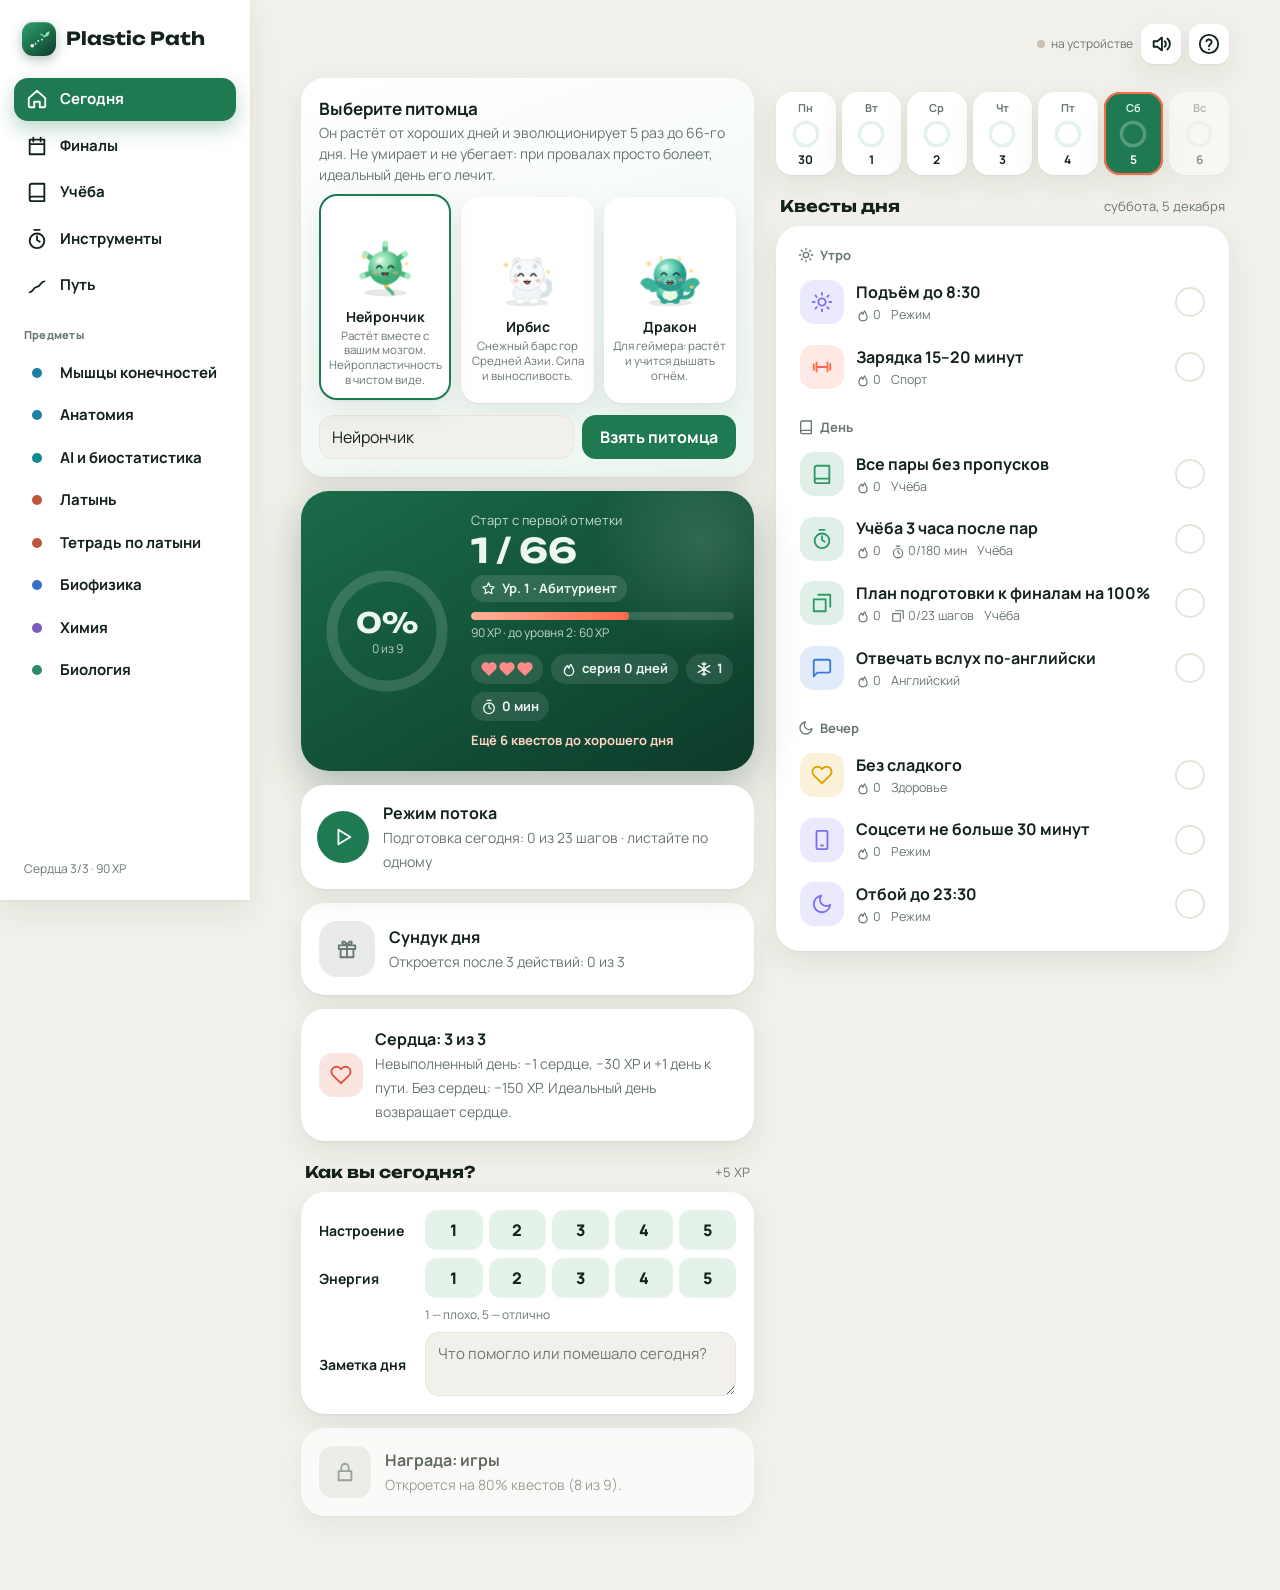
==== index.html @ a5d41772 "Latin exam notebook inside the app (search, print), linked from plan tasks and Study Co-Authored-By:" ====
<!DOCTYPE html>
<html lang="ru">
<head>
<meta charset="utf-8">
<meta name="viewport" content="width=device-width,initial-scale=1,viewport-fit=cover">
<title>Plastic Path</title>
<link rel="icon" type="image/png" href="icon.png">
<link rel="apple-touch-icon" href="icon.png">
<link rel="manifest" href="manifest.webmanifest">
<meta name="apple-mobile-web-app-capable" content="yes">
<meta name="mobile-web-app-capable" content="yes">
<meta name="apple-mobile-web-app-status-bar-style" content="black-translucent">
<meta name="apple-mobile-web-app-title" content="Plastic Path">
<meta name="theme-color" content="#0f4a33">
<link rel="preconnect" href="https://fonts.googleapis.com">
<link href="https://fonts.googleapis.com/css2?family=Unbounded:wght@500;700&family=Manrope:wght@400;600;700;800&display=swap" rel="stylesheet">
<style>
/* VOICE: calm personal coach; short Russian lines, warm and encouraging
   IDEA: neuroplasticity as a walked path: 66 stones, each good day lays one
   PICTURE: progress ring on today, the 66-stone path, a full-screen flow feed of next actions
   COLOUR and TYPE: forest green field, soft paper cards, coral accent; Unbounded titles + Manrope body
   LAYOUT: phone-style app column, floating tab bar, cards with soft shadows */
:root{color-scheme:light;
--bg:#f2f0ea;--card:#ffffff;--ink:#13221b;
--mute:#68776f;--line:#e8e4db;--g:#1f7a52;
--g2:#e4f2ea;--coral:#ff6b4a;--sh:0 1px 2px rgb(10 40 25/.05),0 10px 30px rgb(10 40 25/.08);
--nav:rgb(255 255 255/.82);--ease:cubic-bezier(.22,1,.36,1);--spring:cubic-bezier(.34,1.56,.64,1);
--anat:#1e7fa0;--bio:#2c8a66;--chem:#7a5cc0;--latin:#c0553f;--phys:#3a6fc4;--ai:#118a8f}:root[data-theme=dark]{color-scheme:dark;--bg:#0c1712;--card:#14241c;--ink:#ebf3ee;--mute:#90a599;--line:#21352b;--g:#4cc38a;--g2:#183126;--nav:rgb(20 36 28/.82)}@media(prefers-color-scheme:dark){:root:not([data-theme=light]){color-scheme:dark;--bg:#0c1712;--card:#14241c;--ink:#ebf3ee;--mute:#90a599;--line:#21352b;--g:#4cc38a;--g2:#183126;--nav:rgb(20 36 28/.82)}}
:root[data-theme=light]{color-scheme:light}
*{box-sizing:border-box;min-width:0;-webkit-tap-highlight-color:transparent}
html{scroll-behavior:smooth}
body{margin:0;background:var(--bg);color:var(--ink);font:16px/1.5 Manrope,system-ui,sans-serif;overflow-x:hidden;overflow-x:clip}
h1,h2,h3,.disp{font-family:Unbounded,Manrope,sans-serif;margin:0;line-height:1.08;text-wrap:balance;font-weight:700}
button{font:inherit;color:inherit}a{color:inherit}
.app{max-width:560px;margin:0 auto;padding:calc(14px + env(safe-area-inset-top)) 16px calc(110px + env(safe-area-inset-bottom))}
.bar{display:flex;align-items:center;justify-content:space-between;gap:10px;margin-bottom:14px}
.logo{display:flex;align-items:center;gap:10px}.logo h1{font-size:19px}
.mark{width:34px;height:34px;border-radius:11px;background:linear-gradient(140deg,#2fa36f,#0d3b2a);box-shadow:inset 0 1px 0 rgb(255 255 255/.2),0 4px 12px rgb(13 59 42/.3);display:grid;place-items:center}
.right{display:flex;align-items:center;gap:8px}
.sync{font-size:12px;color:var(--mute);display:flex;align-items:center;gap:6px}.dot{width:8px;height:8px;border-radius:50%;background:#c9c3b6;transition:background .4s}.dot.ok{background:#3fbf7f}
.ib{width:40px;height:40px;border-radius:12px;border:0;background:var(--card);box-shadow:var(--sh);display:grid;place-items:center;cursor:pointer}
.i{width:22px;height:22px;fill:none;stroke:currentColor;stroke-width:2;stroke-linecap:round;stroke-linejoin:round;flex:none}
.card{background:var(--card);border-radius:24px;padding:18px;box-shadow:var(--sh);margin-bottom:14px}
.sec{display:flex;align-items:center;justify-content:space-between;gap:10px;margin:22px 4px 10px}.sec h2{font-size:16px}.sec span{font-size:13px;color:var(--mute)}
.muted{color:var(--mute);font-size:14px}
.in-anim>*{animation:rise .55s var(--ease) both}.in-anim>*:nth-child(2){animation-delay:.04s}.in-anim>*:nth-child(3){animation-delay:.08s}.in-anim>*:nth-child(4){animation-delay:.12s}.in-anim>*:nth-child(5){animation-delay:.16s}.in-anim>*:nth-child(n+6){animation-delay:.2s}
/* hero */
.hero{background:linear-gradient(150deg,#1a6b49 0%,#0d3b2a 100%);color:#eef6f1;border-radius:28px;padding:20px;display:grid;grid-template-columns:132px minmax(0,1fr);gap:18px;align-items:center;position:relative;overflow:hidden;box-shadow:0 14px 40px rgb(13 59 42/.3)}
.hero::after{content:"";position:absolute;right:-60px;top:-60px;width:220px;height:220px;border-radius:50%;background:radial-gradient(circle,rgb(255 255 255/.13),transparent 70%)}
.ring{position:relative;width:132px;height:132px}.ring svg{width:100%;height:100%;transform:rotate(-90deg)}
.ring circle{fill:none;stroke-width:11;stroke-linecap:round}.ring .bgc{stroke:rgb(255 255 255/.14)}.ring .fg{stroke:#7fe0ad;transition:stroke-dashoffset 1s var(--ease)}
.ring .in{position:absolute;inset:0;display:grid;place-content:center;text-align:center}.ring b{font:700 28px Unbounded,sans-serif}.ring small{font-size:12px;opacity:.75}
.hero .day{font-size:13px;opacity:.8}.hero .dn{font:700 34px/1 Unbounded,sans-serif;margin:2px 0 8px}
.rank{display:inline-flex;align-items:center;gap:6px;background:rgb(255 255 255/.12);padding:4px 10px;border-radius:20px;font-size:13px;font-weight:700}
.xp{height:8px;background:rgb(255 255 255/.15);border-radius:8px;overflow:hidden;margin:10px 0 4px}.xp i{display:block;height:100%;width:0;background:linear-gradient(90deg,#ffb199,var(--coral));border-radius:8px;transition:width 1s var(--ease)}
.hero .xpt{font-size:12px;opacity:.8}
.pills{display:flex;gap:8px;margin-top:12px;flex-wrap:wrap}.pill{display:inline-flex;align-items:center;gap:5px;font-size:13px;font-weight:700;background:rgb(255 255 255/.1);padding:5px 10px;border-radius:20px}.pill .i{width:16px;height:16px}
.nudge{margin-top:10px;font-size:13px;font-weight:700;color:#ffd2c5}
.banner{display:flex;align-items:center;justify-content:space-between;gap:10px;border-radius:18px;padding:12px 14px;margin-bottom:12px;font-size:14px;font-weight:700;animation:rise .5s var(--ease) both}
.banner.old{background:#fff3d6;color:#5b4300}.banner.risk{background:linear-gradient(120deg,#ff8a6a,#e5533a);color:#fff;box-shadow:0 10px 26px rgb(229 83 58/.3)}
.banner.risk .i{animation:wob 1.2s infinite}
:root[data-theme=dark] .banner.old{background:#3a2f12;color:#ffe3a3}@media(prefers-color-scheme:dark){:root:not([data-theme=light]) .banner.old{background:#3a2f12;color:#ffe3a3}}
/* flow CTA */
.cta{display:flex;align-items:center;gap:14px;cursor:pointer;border:0;width:100%;text-align:left;background:var(--card);border-radius:24px;padding:16px;box-shadow:var(--sh);margin-top:14px;position:relative;overflow:hidden;transition:transform .2s var(--ease)}
.cta:active{transform:scale(.98)}.cta .pl{width:52px;height:52px;border-radius:50%;background:var(--g);color:#fff;display:grid;place-items:center;flex:none;}
.cta b{display:block;font-size:16px}.cta .mini{height:6px;border-radius:4px;background:var(--g2);overflow:hidden;margin-top:6px}.cta .mini i{display:block;height:100%;background:var(--g);border-radius:4px;transition:width 1s var(--ease)}
/* quests */
.grp{padding:6px}.grp h3{font:700 13px Manrope,sans-serif;color:var(--mute);display:flex;align-items:center;gap:6px;margin:6px 8px 6px}.grp h3 .i{width:16px;height:16px}
.q{width:100%;display:flex;align-items:center;gap:12px;padding:10px;border:0;background:transparent;border-radius:18px;cursor:pointer;text-align:left;transition:background .25s,transform .2s var(--ease);position:relative;overflow:hidden}
@media(hover:hover){.q:hover{background:var(--g2)}}.q:active{transform:scale(.97)}
.tile{width:44px;height:44px;border-radius:14px;display:grid;place-items:center;flex:none;background:var(--g2);background:color-mix(in srgb,var(--c) 15%,transparent);color:var(--c)}
.q .t{flex:1}.q .n{font-weight:700;line-height:1.3;transition:color .3s}.q .m{font-size:12.5px;color:var(--mute);display:flex;gap:10px;flex-wrap:wrap;margin-top:2px}
.q .m span{display:inline-flex;align-items:center;gap:3px}.q .m .i{width:14px;height:14px}
.box{width:30px;height:30px;border-radius:50%;border:2px solid var(--line);display:grid;place-items:center;flex:none;transition:background .3s,border-color .3s}
.box .i{width:18px;height:18px;stroke:#fff;stroke-width:3;stroke-dasharray:24;stroke-dashoffset:24;transition:stroke-dashoffset .4s .05s var(--ease)}
.q.on .box,.step.on .box{background:var(--g);border-color:var(--g);animation:pop .45s var(--spring)}.q.on .box .i,.step.on .box .i{stroke-dashoffset:0}.q.on .n{color:var(--mute);text-decoration:line-through;text-decoration-color:var(--mute);text-decoration-color:color-mix(in srgb,var(--mute) 50%,transparent)}
.rip{position:absolute;border-radius:50%;background:var(--g2);background:color-mix(in srgb,var(--g) 22%,transparent);transform:scale(0);animation:rip .6s ease-out forwards;pointer-events:none}
:focus-visible{outline:3px solid var(--coral);outline-offset:2px}
/* chest */
.chest{display:flex;align-items:center;gap:14px}.chest .tile{--c:#e0a100;width:56px;height:56px;border-radius:18px}.chest.ready .tile{animation:shake 1.6s infinite}
.chest b{display:block}.chest .btn{margin-left:auto}
/* check-in */
.ci{display:grid;grid-template-columns:96px minmax(0,1fr);gap:8px 10px;align-items:center}.ci label{font-size:14px;font-weight:700}
.sc{display:flex;gap:6px}.sc button{flex:1;height:40px;border-radius:12px;border:0;background:var(--g2);font-weight:800;cursor:pointer;transition:all .3s var(--spring)}.sc button.on{background:var(--g);color:#fff;transform:translateY(-3px)}
.reward{display:flex;align-items:center;gap:14px}.reward .tile{--c:var(--coral);width:52px;height:52px}.reward.locked{opacity:.65}.reward.locked .tile{--c:var(--mute)}
.reward b{display:block}
/* buttons */
.btn{min-height:44px;padding:0 18px;border-radius:14px;border:0;background:var(--g2);color:var(--ink);font-weight:700;cursor:pointer;display:inline-flex;align-items:center;justify-content:center;gap:8px;transition:transform .2s var(--spring),background .2s;position:relative;overflow:hidden;text-decoration:none}
.btn:active{transform:scale(.94)}.btn.pri{background:var(--g);color:#fff}.btn.warn{background:var(--g2);background:color-mix(in srgb,var(--coral) 14%,transparent);color:var(--coral)}.btn.round{width:56px;height:56px;padding:0;border-radius:50%}
.btn.big{width:76px;height:76px;border-radius:50%;padding:0;background:var(--g);color:#fff;box-shadow:var(--sh);box-shadow:0 10px 24px color-mix(in srgb,var(--g) 40%,transparent)}.btn.big .i{width:32px;height:32px}
.btn.sm{min-height:36px;padding:0 12px;font-size:14px;border-radius:12px}
.chips{display:flex;gap:8px;overflow-x:auto;padding:4px 2px;scrollbar-width:none;scroll-snap-type:x proximity}.chips::-webkit-scrollbar{display:none}
.chip{flex:none;min-height:40px;padding:0 14px;border-radius:20px;border:0;background:var(--card);box-shadow:var(--sh);font-weight:700;font-size:14px;cursor:pointer;transition:all .3s var(--ease);scroll-snap-align:center}.chip.on{background:var(--g);color:#fff}
.seg{display:grid;grid-template-columns:repeat(3,1fr);background:var(--card);box-shadow:var(--sh);border-radius:16px;padding:4px;position:relative;margin-bottom:14px}
.seg button{border:0;background:transparent;min-height:40px;border-radius:12px;font-weight:700;font-size:14px;cursor:pointer;position:relative;z-index:1;transition:color .3s}
.seg button.on{color:#fff}.seg .knob{position:absolute;top:4px;bottom:4px;left:4px;width:calc((100% - 8px)/3);border-radius:12px;background:var(--g);transition:transform .45s var(--spring)}
select,input{min-height:44px;font:16px Manrope,sans-serif;padding:0 12px;border-radius:14px;border:1px solid var(--line);background:var(--bg);color:var(--ink)}
/* prep */
.dstrip{display:flex;gap:6px;overflow-x:auto;padding:4px 2px 8px;scrollbar-width:none;scroll-snap-type:x proximity}.dstrip::-webkit-scrollbar{display:none}
.db{flex:none;width:54px;border:0;background:var(--card);box-shadow:var(--sh);border-radius:16px;padding:8px 0 7px;cursor:pointer;display:flex;flex-direction:column;align-items:center;gap:3px;scroll-snap-align:center;transition:all .3s var(--ease)}
.db span{font-size:11px;color:var(--mute);font-weight:700}.db b{font:700 17px/1 Unbounded,sans-serif}.db i{display:block;width:28px;height:4px;border-radius:2px;background:var(--g2);overflow:hidden}.db i u{display:block;height:100%;background:var(--coral)}.db em{font-style:normal;font-size:10.5px;font-weight:800;color:var(--coral)}.db.sel i{background:rgb(255 255 255/.3)}.db.sel i u{background:#ffd166}.db.sel em{color:#ffd166}.db{padding-bottom:6px}
.db.sel{background:var(--g);color:#fff;transform:translateY(-3px)}.db.sel span{color:#d8f5e5}.db.td b{color:var(--coral)}.db.sel.td b{color:#fff}.db.ex{outline:2px dashed var(--coral);outline-offset:-2px}
.task{background:var(--card);border-radius:22px;box-shadow:var(--sh);margin-bottom:12px;overflow:hidden;position:relative}
.task::before{content:"";position:absolute;left:0;top:0;bottom:0;width:5px;background:var(--c)}
.th>div{flex:1}.th .btn{flex:none;white-space:nowrap}.th>div:first-child{flex:1 1 auto}.th{display:flex;justify-content:space-between;gap:10px;align-items:flex-start;padding:16px 16px 8px 20px}
.subj{font-size:12px;font-weight:800;color:var(--c)}.th h3{font:700 15.5px/1.35 Manrope,sans-serif;margin:2px 0}.th .muted{font-size:12.5px}
.task.done{opacity:.7}.task.done .th h3{text-decoration:line-through}
.step{display:flex;gap:10px;align-items:flex-start;width:100%;border:0;background:transparent;text-align:left;padding:9px 16px 9px 20px;border-top:1px solid var(--line);cursor:pointer;transition:background .25s;position:relative;overflow:hidden}
@media(hover:hover){.step:hover{background:var(--g2)}}.step .box{width:24px;height:24px;margin-top:1px}.step .box .i{width:14px;height:14px}.step .tx{flex:1;font-size:14.5px}.step .mn{font-size:12px;color:var(--mute);white-space:nowrap;font-weight:700}
.step.on .tx{color:var(--mute);text-decoration:line-through}
.sbar{display:grid;grid-template-columns:minmax(0,8.5em) minmax(0,1fr) auto;gap:10px;align-items:center;font-size:14px;padding:6px 0}
.sbar .tr{height:10px;border-radius:6px;background:var(--g2);overflow:hidden}.sbar .tr i{display:block;height:100%;border-radius:6px;background:var(--c);transition:width 1s var(--ease)}
.sbar em{font-style:normal;font-weight:800;white-space:nowrap;font-size:13px}.sbar a{font-weight:700;text-decoration:none}
/* plan */
.exam{background:linear-gradient(150deg,#ff8a6a,#e5533a);color:#fff;border-radius:24px;padding:18px 20px;display:flex;justify-content:space-between;align-items:center;gap:12px;box-shadow:0 12px 30px rgb(229 83 58/.3);margin-bottom:14px}
.exam .disp{font-size:44px}.exam small{display:block;opacity:.9;font-size:13px}
.ex{display:flex;align-items:center;justify-content:space-between;gap:10px;padding:10px 4px;border-top:1px solid var(--line);font-size:15px}.ex:first-child{border-top:0}
.ex b{font-weight:700}.ex .dl{font-weight:800;color:var(--g);white-space:nowrap}.ex.past{opacity:.5}
.ti{display:grid;grid-template-columns:52px 34px minmax(0,1fr);gap:10px;align-items:center;padding:8px 6px;border-radius:16px;transition:background .3s}
.ti .h{font-weight:800;font-size:14px;text-align:right;white-space:nowrap}.ti .h small{display:block;font-weight:600;color:var(--mute);font-size:12px}
.ti .tile{width:34px;height:34px;border-radius:11px}.ti .tile .i{width:18px;height:18px}
.ti.now{background:var(--g2)}.ti.now .h{color:var(--g)}.ti.cls select{min-height:36px;font-size:14px;margin-top:4px;max-width:100%}
.nowtag{display:inline-block;font-size:11px;font-weight:800;color:#fff;background:var(--g);border-radius:10px;padding:1px 7px;margin-left:6px;animation:pulse 2s infinite}
.pane{display:none}.pane.on{display:block}
/* focus */
.fwrap{display:grid;place-items:center;padding:10px 0 6px}
.fring{position:relative;width:min(260px,72vw);aspect-ratio:1}.fring svg{width:100%;height:100%;transform:rotate(-90deg)}
.fring circle{fill:none;stroke-width:14;stroke-linecap:round}.fring .bgc{stroke:var(--g2)}.fring .fg{stroke:var(--g);transition:stroke-dashoffset .3s linear,stroke .5s}
.fring.brk .fg{stroke:var(--coral)}.fring.run{animation:breathe 4s ease-in-out infinite}
.fring .in{position:absolute;inset:0;display:grid;place-content:center;text-align:center}.fring .disp{font-size:clamp(40px,12vw,54px);font-variant-numeric:tabular-nums}.fring small{color:var(--mute);font-weight:700}
.fctl{display:flex;align-items:center;justify-content:center;gap:18px;margin:14px 0 4px}
.frow{display:flex;gap:10px;flex-wrap:wrap;align-items:center;justify-content:center;margin-top:12px}
.stats{display:grid;grid-template-columns:repeat(2,minmax(0,1fr));gap:10px}
.stat{background:var(--card);border-radius:20px;padding:14px;box-shadow:var(--sh)}.stat b{display:block;font:700 26px Unbounded,sans-serif}.stat span{font-size:13px;color:var(--mute)}
.hb{display:grid;grid-template-columns:minmax(0,7.5em) minmax(0,1fr) auto;gap:10px;align-items:center;font-size:14px;padding:5px 0}
.hb .tr{height:10px;border-radius:6px;background:var(--g2);overflow:hidden}.hb .tr i{display:block;height:100%;border-radius:6px;background:var(--c,var(--g));transition:width 1s var(--ease)}
.hb em{font-style:normal;font-weight:800;white-space:nowrap}
/* path */
.pathc{padding:8px}.pathc svg{width:100%;height:auto;display:block}
.st{cursor:pointer}.st text{font:700 9px Manrope,sans-serif;pointer-events:none}
.cur{animation:pulse 1.8s infinite}
.week{display:flex;gap:8px;align-items:flex-end;height:120px;padding-top:6px}
.wk{flex:1;display:flex;flex-direction:column;align-items:center;gap:6px;height:100%}.wk .col{flex:1;width:100%;max-width:34px;background:var(--g2);border-radius:10px;display:flex;align-items:flex-end;overflow:hidden}
.wk .col i{display:block;width:100%;background:var(--g);border-radius:10px;transition:height 1s var(--ease)}.wk span{font-size:12px;font-weight:700;color:var(--mute)}.wk.td span{color:var(--g)}
.badges{display:grid;grid-template-columns:repeat(3,minmax(0,1fr));gap:10px}
.bd{background:var(--card);border-radius:18px;box-shadow:var(--sh);padding:12px 8px;text-align:center;font-size:12px;font-weight:700;line-height:1.3}
.bd .tile{margin:0 auto 6px;--c:#e0a100;border-radius:50%}.bd.lk{opacity:.45}.bd.lk .tile{--c:var(--mute)}.bd small{display:block;color:var(--mute);font-weight:600;font-size:11px;margin-top:2px}
.ed{display:grid;grid-template-columns:minmax(0,1fr) auto;gap:8px;padding:10px 0;border-top:1px solid var(--line)}.ed:first-child{border-top:0}
.ed .row2{grid-column:1/-1;display:flex;gap:8px;flex-wrap:wrap}.ed .row2 select{flex:1 1 30%;min-height:40px;font-size:14px}
.add{display:flex;flex-direction:column;gap:8px;margin-top:10px}.add .row2{display:flex;gap:8px;flex-wrap:wrap}.add .row2 select{flex:1 1 28%}
/* nav */
.nav{position:fixed;left:50%;transform:translateX(-50%);bottom:calc(12px + env(safe-area-inset-bottom));width:min(528px,calc(100% - 24px));display:grid;grid-template-columns:repeat(5,1fr);background:var(--nav);backdrop-filter:blur(10px);-webkit-backdrop-filter:blur(10px);border-radius:24px;box-shadow:0 10px 40px rgb(0 0 0/.15);padding:6px;z-index:10}
.nav .knob{position:absolute;top:6px;bottom:6px;left:6px;width:calc((100% - 12px)/5);border-radius:18px;background:var(--g2);transition:transform .5s var(--spring)}
.nav button{border:0;background:transparent;display:flex;flex-direction:column;align-items:center;gap:2px;padding:8px 0;border-radius:18px;font-size:11.5px;font-weight:700;color:var(--mute);cursor:pointer;transition:color .3s;min-height:52px;position:relative;z-index:1}
.nav button.on{color:var(--g)}.nav button.on .i{animation:pop .45s var(--spring)}
.view{display:none}.view.on{display:block}
.view.on.fwd,.view.on.back{animation:viewIn .42s cubic-bezier(.25,.8,.25,1) both}
/* flow feed */
.flow{position:fixed;inset:0;z-index:40;background:#0b1a13;color:#eef6f1;overflow-y:auto;overflow-x:hidden;touch-action:pan-y;overscroll-behavior-x:none;scroll-snap-type:y mandatory;overscroll-behavior:contain;animation:fade .35s var(--ease) both}
.flow[hidden]{display:none}
.ftop{position:fixed;top:0;left:0;right:0;z-index:41;padding:calc(12px + env(safe-area-inset-top)) 16px 10px;display:flex;align-items:center;gap:12px;background:linear-gradient(#0b1a13,rgb(11 26 19/0))}
.ftop .pb{flex:1;height:6px;border-radius:4px;background:rgb(255 255 255/.15);overflow:hidden}.ftop .pb i{display:block;height:100%;background:#7fe0ad;border-radius:4px;transition:width .6s var(--ease)}
.ftop .ib{background:rgb(255 255 255/.1);color:#fff;box-shadow:none}.ftop span{font-weight:800;font-size:14px;white-space:nowrap}
.fc{width:100%;overflow:hidden;height:100dvh;scroll-snap-align:start;scroll-snap-stop:always;display:flex;flex-direction:column;justify-content:center;padding:90px 24px calc(40px + env(safe-area-inset-bottom));max-width:560px;margin:0 auto;position:relative}
.fc .glow{position:absolute;inset:20% 0 auto;height:300px;background:radial-gradient(circle,color-mix(in srgb,var(--c) 45%,transparent),transparent 65%);filter:blur(30px);opacity:.6;pointer-events:none}
.fc .lab{display:inline-flex;align-items:center;gap:8px;font-weight:800;font-size:14px;color:var(--c);color:color-mix(in srgb,var(--c) 60%,#fff)}
.fc h2{font-size:clamp(24px,6.5vw,32px);margin:14px 0 10px;position:relative}.fc p{font-size:17px;opacity:.85;margin:0 0 6px;position:relative}
.fc .acts{display:flex;gap:10px;margin-top:28px;flex-wrap:wrap;position:relative}
.fc .btn.pri{background:#4cc38a;color:#06140d;min-height:56px;padding:0 26px;font-size:17px;border-radius:18px}.fc .btn{background:rgb(255 255 255/.1);color:#fff}
.fc.dn .btn.pri{background:#fff}.fc .hint{position:absolute;bottom:calc(18px + env(safe-area-inset-bottom));left:0;right:0;text-align:center;font-size:13px;opacity:.55;animation:bob 2s infinite}
.fc.endc{text-align:center;align-items:center}
/* modal + fx */
.modal{position:fixed;inset:0;z-index:50;display:grid;place-items:center;background:rgb(5 15 10/.55);backdrop-filter:blur(6px);animation:fade .3s both;padding:24px}
.modal[hidden]{display:none}
.mbox{background:var(--card);border-radius:28px;padding:28px 24px;text-align:center;max-width:340px;width:100%;animation:popin .55s var(--spring) both;box-shadow:0 30px 80px rgb(0 0 0/.35)}
.mbox .tile{width:84px;height:84px;border-radius:50%;margin:0 auto 14px;--c:#e0a100;animation:spin .9s var(--spring) both}.mbox .tile .i{width:40px;height:40px}
.mbox h3{font-size:20px;margin-bottom:6px}.mbox p{color:var(--mute);margin:0 0 18px}
.toast{position:fixed;left:50%;top:calc(16px + env(safe-area-inset-top));transform:translate(-50%,-30px) scale(.9);background:#13221b;color:#fff;padding:10px 18px;border-radius:16px;font-weight:700;font-size:14px;opacity:0;transition:all .45s var(--spring);pointer-events:none;z-index:60;white-space:nowrap}
.toast.show{opacity:1;transform:translate(-50%,0) scale(1)}
.fx{position:fixed;z-index:55;pointer-events:none;font:800 15px Manrope,sans-serif;color:var(--coral);animation:up 1s var(--ease) forwards;white-space:nowrap}.fx.crit{font-size:20px;color:#e0a100}
.cf{position:fixed;left:50%;top:32%;width:9px;height:14px;border-radius:3px;z-index:56;pointer-events:none;animation:cf 1.4s cubic-bezier(.1,.7,.3,1) forwards}

/* hearts + penalties */
.hearts{display:inline-flex;gap:2px}.hearts .i{width:16px;height:16px}.hearts .f{fill:#ff8a8a;stroke:#ff8a8a}.hearts .e{opacity:.45}
.hearts.hit{animation:shake .6s}
.pen{display:flex;gap:12px;align-items:center}.pen b{display:block}.pen .tile{--c:#e5533a}
/* study */
.sgrid{display:grid;grid-template-columns:repeat(2,minmax(0,1fr));gap:12px}
.sc2{border:0;text-align:left;cursor:pointer;background:var(--card);border-radius:22px;box-shadow:var(--sh);padding:16px;display:flex;flex-direction:column;gap:8px;position:relative;overflow:hidden;transition:transform .3s var(--spring),box-shadow .3s}
@media(hover:hover){.sc2:hover{transform:translateY(-3px);box-shadow:0 16px 40px rgb(10 40 25/.14)}}.sc2:active{transform:scale(.97)}
.sc2::after{content:"";position:absolute;right:-30px;top:-30px;width:110px;height:110px;border-radius:50%;background:var(--g2);background:color-mix(in srgb,var(--c) 14%,transparent)}
.sc2 .tile{--c:inherit;background:var(--g2);background:color-mix(in srgb,var(--c) 16%,transparent);color:var(--c)}
.sc2 b{font-size:16px;line-height:1.25}.sc2 .muted{font-size:13px}.sc2 .when{font-size:12px;font-weight:800;color:var(--c)}
.sc2 .mini{height:6px;border-radius:4px;background:var(--g2);overflow:hidden}.sc2 .mini i{display:block;height:100%;background:var(--c);border-radius:4px}
.sc2.wide{grid-column:1/-1;flex-direction:row;align-items:center}
.viewer{position:fixed;inset:0;z-index:45;background:var(--bg);display:flex;flex-direction:column;animation:inR .4s var(--ease) both}
.viewer[hidden]{display:none}
.vbar{display:flex;align-items:center;gap:10px;padding:calc(10px + env(safe-area-inset-top)) 14px 10px;background:var(--card);box-shadow:var(--sh);z-index:1}
.vbar b{flex:1;font-size:15px}.vbar .dotc{width:10px;height:10px;border-radius:50%;background:var(--c)}
.viewer iframe{flex:1;border:0;width:100%;background:var(--bg)}
.vload{position:absolute;inset:60px 0 0;display:grid;place-items:center;color:var(--mute);font-weight:700;pointer-events:none;transition:opacity .3s}

.seg4{grid-template-columns:repeat(4,1fr)}.seg4 .knob{width:calc((100% - 8px)/4)}
.tpane{display:none}.tpane.on{display:block;animation:fade .35s var(--ease) both}
.bwrap{position:relative;width:min(240px,66vw);aspect-ratio:1;margin:18px auto}
.bcirc{position:absolute;inset:0;border-radius:50%;background:radial-gradient(circle at 35% 30%,#8be3ad,#1f7a52 70%);box-shadow:var(--sh);box-shadow:0 0 0 18px color-mix(in srgb,var(--g) 14%,transparent),0 0 60px color-mix(in srgb,var(--g) 40%,transparent);transform:scale(.55);transition:transform 4s ease-in-out}
.bin{position:absolute;inset:0;display:grid;place-content:center;color:#fff;text-align:center;pointer-events:none}.bin .disp{font-size:44px}.bin b{font-size:15px}
textarea{width:100%;margin-top:4px;font:15px Manrope,sans-serif;padding:10px 12px;border-radius:14px;border:1px solid var(--line);background:var(--bg);color:var(--ink);resize:vertical}
.rv{background:var(--card);border-radius:20px;box-shadow:var(--sh);padding:14px 16px;margin-bottom:10px}.rv b{display:block}.rv p{margin:4px 0;font-size:14px}
.adapt{display:flex;gap:12px;align-items:center;margin-top:14px}.adapt .tile{--c:#3a7bd5}.adapt b{display:block}
.tact{display:flex;gap:6px;align-items:center;flex:none}.tact .ib{width:36px;height:36px;box-shadow:none;background:var(--g2)}.tact .ib .i{width:18px;height:18px}
.tedit{display:flex;flex-direction:column;gap:8px;padding:4px 16px 12px 20px}.tedit .row2{display:flex;gap:8px;flex-wrap:wrap;align-items:center}.tedit input[type=date]{min-height:40px;margin-left:6px}

.petc{display:grid;grid-template-columns:150px minmax(0,1fr);gap:14px;align-items:center;position:relative;overflow:hidden;background:var(--card);background:linear-gradient(160deg,var(--card),color-mix(in srgb,var(--g2) 70%,var(--card)))}
.petc .stage{width:150px;height:150px;cursor:pointer;position:relative}.petc svg{width:100%;height:100%;overflow:visible}
.pbody{animation:bob 2.8s ease-in-out infinite;transform-origin:80px 140px;transform-box:view-box}
.m-sleep .pbody{animation:breathe 4.5s ease-in-out infinite}.m-sick .pbody{animation:tilt 3s ease-in-out infinite}.m-happy .pbody{animation:hop 1.6s ease-in-out infinite}
.pjump .pbody{animation:jump .6s var(--spring)!important}
.bubble{position:relative;background:var(--card);border-radius:16px;padding:10px 12px;font-size:14px;font-weight:600;box-shadow:var(--sh);margin-top:8px;animation:popin .4s var(--spring) both}
.bubble::before{content:"";position:absolute;left:-7px;top:16px;border:7px solid transparent;border-right-color:var(--card);border-left:0}
.petc .pn{font:700 18px Unbounded,sans-serif}.petc .ps{font-size:13px;color:var(--mute);font-weight:700}
.petc .mini{height:6px;border-radius:4px;background:var(--g2);overflow:hidden;margin-top:8px}.petc .mini i{display:block;height:100%;background:linear-gradient(90deg,#8be3ad,var(--g));border-radius:4px;transition:width 1s var(--ease)}
.pick{display:grid;grid-template-columns:repeat(3,minmax(0,1fr));gap:10px;margin:12px 0}
.pk{border:2px solid transparent;background:var(--card);border-radius:18px;padding:8px 6px 10px;cursor:pointer;text-align:center;box-shadow:var(--sh);transition:all .3s var(--spring)}
.pk svg{width:100%;height:96px}.pk b{display:block;font-size:14px}.pk small{overflow-wrap:anywhere;hyphens:auto;display:block;font-size:11.5px;color:var(--mute);line-height:1.3;margin-top:2px}
.pk.on{border-color:var(--g);transform:translateY(-3px)}
.petc.choose{display:block}
@keyframes bob{50%{transform:translateY(-5px)}}@keyframes hop{0%,100%{transform:translateY(0)}30%{transform:translateY(-10px) scale(1.03,.97)}50%{transform:translateY(0) scale(1.04,.96)}}
@keyframes tilt{50%{transform:rotate(-4deg)}}@keyframes jump{40%{transform:translateY(-26px) scale(.95,1.06)}70%{transform:translateY(0) scale(1.08,.92)}}
@media(max-width:420px){.petc{grid-template-columns:120px minmax(0,1fr)}.petc .stage{width:120px;height:120px}}

.wstrip{display:grid;grid-template-columns:repeat(7,minmax(0,1fr));gap:6px;margin-top:14px}
.wd{border:0;background:var(--card);box-shadow:var(--sh);border-radius:16px;padding:8px 0 6px;display:flex;flex-direction:column;align-items:center;gap:2px;cursor:pointer;font-weight:700;transition:all .3s var(--spring)}
.wd span{font-size:11px;color:var(--mute)}.wd svg{width:30px;height:30px;transform:rotate(-90deg)}.wd circle{fill:none;stroke-width:4}.wd .b{stroke:var(--g2)}.wd .f{stroke:var(--g);stroke-linecap:round;transition:stroke-dashoffset .8s var(--ease)}
.wd b{font-size:12px}.wd.td{outline:2px solid var(--coral);outline-offset:-2px}.wd.sel{background:var(--g);color:#fff}.wd.sel span{color:#d8f5e5}.wd.sel .b{stroke:rgb(255 255 255/.25)}.wd.sel .f{stroke:#fff}.wd.fut{opacity:.45;cursor:default}
body.deep{background:#0b1a13;color:#eaf5ee;transition:background .8s}
body.deep .nav,body.deep .side,body.deep .bar,body.deep #tseg{opacity:.12;transition:opacity .8s}body.deep #t-focus>.stats,body.deep #t-focus>.sec,body.deep #fby,body.deep #pre,body.deep .frow,body.deep .sbj,body.deep #fauto{display:none}
body.deep .nav:hover,body.deep .side:hover{opacity:1}
body.deep #t-focus>.card{background:transparent;box-shadow:none}body.deep .fring .bgc{stroke:#183126}body.deep .fring small{color:#90a599}
.help{position:fixed;inset:0;z-index:48;background:var(--bg);overflow-y:auto;animation:fade .35s both}.help[hidden]{display:none}
.hwrap{max-width:760px;margin:0 auto;padding:calc(18px + env(safe-area-inset-top)) 18px 60px}
.hbar{display:flex;justify-content:space-between;align-items:center;gap:12px;margin-bottom:14px;position:sticky;top:0;background:var(--bg);padding:6px 0;z-index:1}.hbar h2{font-size:20px}
.hsteps{margin:0;padding:0;list-style:none;counter-reset:s}.hsteps li{counter-increment:s;background:var(--card);border-radius:20px;box-shadow:var(--sh);padding:14px 16px 14px 58px;margin-bottom:10px;position:relative;font-size:15px;line-height:1.55;animation:rise .5s var(--ease) both}
.hsteps li::before{content:counter(s);position:absolute;left:14px;top:14px;width:32px;height:32px;border-radius:50%;background:var(--g);color:#fff;font:700 14px Unbounded,sans-serif;display:grid;place-items:center}
.hsteps b{display:block;margin-bottom:2px}

.petc svg *{transform-box:view-box}
.blink{transform-box:fill-box!important;transform-origin:center;animation:blink 4.6s infinite}
.wag{animation:wag 1.8s ease-in-out infinite}.twitch{animation:twitch 5.5s ease-in-out infinite}.twitch2{animation:twitch 5.5s 1.3s ease-in-out infinite}
.flap{animation:flap 1.6s ease-in-out infinite}.flap2{animation:flap2 1.6s ease-in-out infinite}
.wig{animation:wig 3.4s ease-in-out infinite;transform-origin:80px 96px}.orb{animation:orbit 9s linear infinite;transform-origin:80px 96px}
.egg{animation:wob 2.6s ease-in-out infinite;transform-origin:80px 146px}.puff{animation:puff 1.4s ease-in-out infinite;transform-origin:112px 100px}
.spark{animation:twinkle 1.6s ease-in-out infinite}.zz{animation:zz 2.4s ease-in-out infinite}.tear{animation:drip 2s ease-in infinite}
.m-sleep .wag,.m-sleep .flap,.m-sleep .flap2,.m-sleep .twitch,.m-sleep .twitch2,.m-sleep .wig{animation-play-state:paused}
@keyframes blink{0%,91%,100%{transform:scaleY(1)}94%{transform:scaleY(.08)}}
@keyframes wag{50%{transform:rotate(12deg)}}@keyframes twitch{0%,80%,100%{transform:rotate(0)}85%{transform:rotate(-12deg)}90%{transform:rotate(4deg)}}
@keyframes flap{50%{transform:rotate(-14deg)}}@keyframes flap2{50%{transform:rotate(14deg)}}
@keyframes wig{50%{transform:rotate(4deg)}}@keyframes orbit{to{transform:rotate(360deg)}}@keyframes wob{0%,100%{transform:rotate(0)}25%{transform:rotate(-4deg)}75%{transform:rotate(4deg)}}
@keyframes puff{50%{transform:scale(1.15)}}@keyframes twinkle{50%{opacity:.3}}@keyframes zz{50%{transform:translate(4px,-6px);opacity:.5}}@keyframes drip{80%{transform:translateY(6px);opacity:1}100%{transform:translateY(8px);opacity:0}}
.pbody{will-change:transform}
button,a,[role=button]{touch-action:manipulation}
.feed{display:flex;gap:12px;align-items:flex-start;margin-top:14px;border:2px solid var(--line);border:2px solid color-mix(in srgb,var(--g) 30%,transparent)}.feed .tile{--c:#3a7bd5}.feed b{display:block}.feed p{margin:4px 0 0;font-size:14.5px;white-space:pre-line}
.season{display:flex;gap:12px;align-items:center;margin-top:14px;background:linear-gradient(140deg,#ffe8b0,#ffd166);color:#3a2a00}.season .tile{--c:#b07a00}.season b{display:block}
.tchip{display:inline-flex;align-items:center;gap:3px;background:var(--c);color:#fff;border-radius:8px;padding:1px 7px;margin-right:6px;font-size:11.5px}

.dchips{gap:4px!important}.dchips button{flex:1;min-height:34px;border:0;border-radius:10px;background:var(--g2);font-weight:700;font-size:12px;cursor:pointer;opacity:.5}.dchips button.on{background:var(--g);color:#fff;opacity:1}
.hm{display:grid;grid-template-columns:repeat(28,minmax(0,1fr));gap:2px;margin-top:6px;max-width:300px}.hm i{display:block;aspect-ratio:1;border-radius:2px;background:var(--g2)}.hm i.on{background:var(--g)}
#dnote{margin-top:0}
.goal{display:grid;grid-template-columns:auto minmax(0,1fr) auto;gap:10px;align-items:center;padding:10px 0;border-top:1px solid var(--line)}.goal:first-child{border-top:0}
.goal .tile{width:38px;height:38px}.goal b{display:block;line-height:1.3}.goal .muted{font-size:12.5px}.goal.dn b{text-decoration:line-through;color:var(--mute)}
.gst{border:0;border-radius:10px;padding:4px 8px;font-size:12px;font-weight:800;cursor:pointer;background:var(--g2);white-space:nowrap}.gst.s1{background:#fff3d6;color:#8a6200}.gst.s2{background:var(--g);color:#fff}
.gact{grid-column:2/-1;display:flex;gap:6px;flex-wrap:wrap}
@media(max-width:420px){#sync{display:none}.logo h1{font-size:17px;white-space:nowrap}.bar .ib{width:38px;height:38px}}

.pdsum{display:flex;align-items:center;gap:14px;padding:14px 16px}.psr{position:relative;width:56px;height:56px;flex:none}.psr svg{width:100%;height:100%;transform:rotate(-90deg)}.psr circle{fill:none;stroke-width:5}.psr .b{stroke:var(--g2)}.psr .f{stroke:var(--coral);stroke-linecap:round;transition:stroke-dashoffset .8s var(--ease)}
.psr b{position:absolute;inset:0;display:grid;place-items:center;font:700 13px Unbounded,sans-serif}.psi{flex:1;display:flex;flex-direction:column;gap:1px}.psi .muted{font-size:13px}.pnx{font-size:13px;font-weight:700;color:var(--g)}
.task.collapsed .step,.task.collapsed .tact{display:none}.task.collapsed .th{cursor:pointer;padding-bottom:14px}.task.collapsed h3::after{content:" · выполнено";font-weight:600;color:var(--g);text-decoration:none;display:inline}
.task{transition:opacity .4s}

.sbj{display:grid;grid-template-columns:repeat(3,minmax(0,1fr));gap:8px;margin-top:12px}
.sb{display:flex;align-items:center;gap:7px;justify-content:center;min-height:42px;padding:0 8px;border-radius:14px;border:1.5px solid var(--line);border:1.5px solid color-mix(in srgb,var(--c) 30%,transparent);background:var(--g2);background:color-mix(in srgb,var(--c) 8%,var(--card));font-weight:700;font-size:13px;cursor:pointer;transition:all .3s var(--spring);white-space:nowrap;overflow:hidden;text-overflow:ellipsis}
.sb .dt{width:8px;height:8px;border-radius:50%;background:var(--c);flex:none}.sb.on{background:var(--c);color:#fff;border-color:var(--c);transform:translateY(-2px);box-shadow:var(--sh);box-shadow:0 6px 16px color-mix(in srgb,var(--c) 35%,transparent)}.sb.on .dt{background:#fff}
/* sidebar (desktop) */
.side{display:none}
.wide-grid{display:flex;flex-direction:column}.wide-grid>div{display:contents}.wide-grid>div>*{order:3}.wide-grid #tw{order:1}.wide-grid #pet{order:0}.wide-grid .qcol>*{order:2}.wide-grid .qcol>.sec{margin-top:22px}
@media(min-width:640px){.stats{grid-template-columns:repeat(4,minmax(0,1fr))}.badges{grid-template-columns:repeat(4,minmax(0,1fr))}.sgrid{grid-template-columns:repeat(3,minmax(0,1fr))}.app{max-width:760px}}
@media(min-width:900px){
 .app{max-width:1100px;padding-left:clamp(20px,3vw,44px);padding-right:clamp(20px,3vw,44px)}
 .wide-grid>div{display:block}.wide-grid{display:grid;grid-template-columns:minmax(0,1fr) minmax(0,1fr);gap:22px;align-items:start}
 .wide-grid .sec:first-child{margin-top:0}
 .sgrid{grid-template-columns:repeat(4,minmax(0,1fr))}.badges{grid-template-columns:repeat(5,minmax(0,1fr))}
 #p-prep .ptwo{display:grid;grid-template-columns:minmax(0,1.6fr) minmax(0,1fr);gap:20px;align-items:start}
 .fc{max-width:720px;margin-left:auto;margin-right:auto}
 .nav{width:min(600px,calc(100% - 48px))}
}
@media(min-width:1000px) and (hover:hover) and (pointer:fine){
 .side{display:flex;flex-direction:column;gap:4px;position:fixed;left:0;top:0;bottom:0;width:250px;padding:22px 14px;background:var(--card);box-shadow:var(--sh);z-index:20;overflow-y:auto}
 .side .logo{padding:0 8px 18px}.side h4{font:800 11px Manrope,sans-serif;color:var(--mute);margin:16px 10px 6px;letter-spacing:.02em}
 .side button{width:100%;display:flex;align-items:center;gap:12px;border:0;background:transparent;padding:10px 12px;border-radius:14px;font-weight:700;font-size:15px;cursor:pointer;text-align:left;transition:background .3s var(--ease),color .3s,transform .25s var(--spring)}
 .side button:hover{background:var(--g2);transform:translateX(3px)}.side button:active{transform:scale(.96)}.side button.on{background:var(--g);color:#fff;box-shadow:0 8px 20px rgb(31 122 82/.3)}
 .side button.on svg{animation:pop .45s var(--spring)}
 .side .sd{width:10px;height:10px;border-radius:50%;background:var(--c);margin:0 6px}
 .side .foot{margin-top:auto;padding:12px 10px 0;font-size:12px;color:var(--mute)}
 .nav{display:none}.bar .logo{visibility:hidden}
 .app{max-width:1120px;margin-left:250px;margin-right:0;padding:24px clamp(24px,4vw,56px) 60px}
 .viewer{left:250px;animation:fade .35s both}
}
@media(min-width:1500px) and (hover:hover) and (pointer:fine){.app{margin-left:calc(250px + (100vw - 250px - 1120px)/2)}}
@keyframes rise{from{opacity:0;transform:translateY(14px)}}
@keyframes fade{from{opacity:0}}
@keyframes viewIn{from{opacity:0;transform:translateY(8px) scale(.995)}}@keyframes inR{from{opacity:0;transform:translateX(26px)}}@keyframes inL{from{opacity:0;transform:translateX(-26px)}}
@keyframes pop{40%{transform:scale(1.28)}}
@keyframes popin{from{opacity:0;transform:scale(.7) translateY(20px)}}
@keyframes spin{from{transform:rotate(-200deg) scale(.3)}}
@keyframes pulse{50%{opacity:.5}}
@keyframes beat{0%{box-shadow:var(--sh);box-shadow:0 0 0 0 color-mix(in srgb,var(--g) 45%,transparent)}70%{box-shadow:0 0 0 14px transparent}100%{box-shadow:0 0 0 0 transparent}}
@keyframes breathe{50%{transform:scale(1.025)}}
@keyframes float{50%{transform:translate(-20px,20px)}}
@keyframes shake{0%,70%,100%{transform:rotate(0)}75%{transform:rotate(-9deg)}85%{transform:rotate(9deg)}93%{transform:rotate(-4deg)}}
@keyframes wob{50%{transform:scale(1.2)}}
@keyframes bob{50%{transform:translateY(-6px)}}
@keyframes rip{to{transform:scale(1);opacity:0}}
@keyframes up{to{transform:translateY(-52px) scale(1.1);opacity:0}}
@keyframes cf{to{transform:translate(var(--x),var(--y)) rotate(var(--r));opacity:0}}
@media(max-width:400px){.hero{grid-template-columns:1fr;justify-items:center;text-align:center}.pills{justify-content:center}.ci{grid-template-columns:1fr}.badges{grid-template-columns:repeat(2,minmax(0,1fr))}}
@media(prefers-reduced-motion:reduce){html{scroll-behavior:auto}}
</style>
</head>
<body>
<aside class="side" id="side">
  <div class="logo"><div class="mark"><svg viewBox="0 0 32 32" width="24" height="24" aria-hidden="true"><path d="M7 25c5 0 5-7 10-7s4-6 8-6" stroke="#bff0d5" stroke-width="2.6" fill="none" stroke-linecap="round" stroke-dasharray="0.1 5.2"/><circle cx="7" cy="25" r="2.4" fill="#fff"/><path d="M24 13c0-5 3-7 6-7 0 4-2 7-6 7z" fill="#8be3ad"/><path d="M24 13c-1-3-4-5-7-4 1 3 4 4 7 4z" fill="#4cc38a"/></svg></div><h1 style="font-size:18px">Plastic Path</h1></div>
  <button data-v="today"><svg class="i" viewBox="0 0 24 24"><path d="M3 11l9-8 9 8v9a1 1 0 0 1-1 1h-5v-6h-6v6H4a1 1 0 0 1-1-1z"/></svg>Сегодня</button>
  <button data-v="plan"><svg class="i" viewBox="0 0 24 24"><path d="M4 5h16v16H4zM4 10h16M8 3v4M16 3v4"/></svg>Финалы</button>
  <button data-v="study"><svg class="i" viewBox="0 0 24 24"><path d="M4 19.5A2.5 2.5 0 0 1 6.5 17H20V3H6.5A2.5 2.5 0 0 0 4 5.5zM4 19.5A2.5 2.5 0 0 0 6.5 22H20v-5"/></svg>Учёба</button>
  <button data-v="focus"><svg class="i" viewBox="0 0 24 24"><path d="M12 9v4l3 2M9 2h6M12 22a8 8 0 1 0 0-16 8 8 0 0 0 0 16z"/></svg>Инструменты</button>
  <button data-v="path"><svg class="i" viewBox="0 0 24 24"><path d="M4 20c4 0 4-6 8-6s4-6 8-6M4 20h.01M12 14h.01M20 8h.01"/></svg>Путь</button>
  <h4>Предметы</h4><div id="sidesub"></div>
  <div class="foot" id="sidefoot"></div>
</aside>
<div class="app">
  <header class="bar">
    <div class="logo"><div class="mark"><svg viewBox="0 0 32 32" width="24" height="24" aria-hidden="true"><path d="M7 25c5 0 5-7 10-7s4-6 8-6" stroke="#bff0d5" stroke-width="2.6" fill="none" stroke-linecap="round" stroke-dasharray="0.1 5.2"/><circle cx="7" cy="25" r="2.4" fill="#fff"/><path d="M24 13c0-5 3-7 6-7 0 4-2 7-6 7z" fill="#8be3ad"/><path d="M24 13c-1-3-4-5-7-4 1 3 4 4 7 4z" fill="#4cc38a"/></svg></div><h1>Plastic Path</h1></div>
    <div class="right"><div class="sync"><span class="dot" id="dot"></span><span id="sync">загрузка</span></div><button class="ib" id="snd" aria-label="Звук"></button><button class="ib" id="helpb" aria-label="Инструкция"><svg class="i" viewBox="0 0 24 24"><path d="M9.1 9a3 3 0 0 1 5.8 1c0 2-3 2.5-3 4.5M12 18h.01M12 22a10 10 0 1 0 0-20 10 10 0 0 0 0 20z"/></svg></button></div>
  </header>

  <section class="view" id="v-today">
    <div id="ban"></div>
    <div class="wide-grid"><div>
    <div class="card petc" id="pet"></div>
    <div class="in-anim" id="tw">
    <div class="hero">
      <div class="ring"><svg viewBox="0 0 132 132"><circle class="bgc" cx="66" cy="66" r="55"/><circle class="fg" id="rg" cx="66" cy="66" r="55" stroke-dasharray="345.6" stroke-dashoffset="345.6"/></svg>
        <div class="in"><b id="pct">0%</b><small id="cnt">0 из 0</small></div></div>
      <div>
        <div class="day" id="dayl">День челленджа</div>
        <div class="dn" id="dn">1 / 66</div>
        <span class="rank" id="rank"></span>
        <div class="xp"><i id="xpb"></i></div>
        <div class="xpt" id="xpt"></div>
        <div class="pills"><span class="pill" id="php" title="Сердца"></span><span class="pill" id="pst"></span><span class="pill" id="pfz"></span><span class="pill" id="pfo"></span></div>
        <div class="nudge" id="nudge"></div>
      </div>
    </div>
    <button class="cta" id="cta"><span class="pl"><svg class="i" viewBox="0 0 24 24"><path d="M7 4l13 8-13 8z"/></svg></span><span style="flex:1"><b>Режим потока</b><span class="muted" id="ctat"></span><span class="mini"><i id="ctab"></i></span></span></button>
    </div>
    <div id="feedc"></div><div id="seasonc"></div>
    <div id="adapt"></div>
    <div class="card chest" id="chest" style="margin-top:14px"></div>
    <div class="card pen" id="pen"></div>
    <div class="sec"><h2>Как вы сегодня?</h2><span>+5 XP</span></div>
    <div class="card ci" id="checkin"></div>
    <div class="card reward" id="reward"></div>
    </div><div class="qcol">
    <div class="wstrip" id="wstrip"></div>
    <div class="sec"><h2>Квесты дня</h2><span id="qsub"></span></div>
    <div class="card" style="padding:8px" id="quests"></div>
    </div></div>
  </section>

  <section class="view" id="v-study">
    <div class="sec" style="margin-top:4px"><h2>Учебные материалы</h2><span>общая база</span></div>
    <div class="sgrid" id="sgrid"></div>
    <div class="sec"><h2>Ещё (открываются отдельно)</h2></div>
    <div class="card" id="extra"></div>
  </section>

  <section class="view" id="v-plan">
    <div class="seg" id="seg"><span class="knob" id="segk"></span><button data-p="prep">Подготовка</button><button data-p="exams">Экзамены</button><button data-p="day">Распорядок</button></div>
    <div class="pane" id="p-prep">
      <div class="dstrip" id="dstrip"></div>
      <div class="sec" style="margin-top:12px"><h2 id="ptitle"></h2><span id="psum"></span></div>
      <div class="ptwo"><div id="ptasks"></div>
      <div><div class="sec" style="margin-top:0"><h2>Прогресс по предметам</h2></div>
      <div class="card" id="psubj"></div></div></div>
    </div>
    <div class="pane" id="p-exams">
      <div class="exam" id="exam"></div>
      <div class="card" id="exams"></div>
    </div>
    <div class="pane" id="p-day">
      <div class="chips" id="days"></div>
      <div class="card" style="margin-top:12px" id="tl"></div>
    </div>
  </section>

  <section class="view" id="v-focus">
    <div class="seg seg4" id="tseg"><span class="knob" id="tsegk"></span><button data-t="focus">Фокус</button><button data-t="breath">Дыхание</button><button data-t="detox">Детокс</button><button data-t="review">Обзор</button></div>
    <div class="tpane" id="t-focus">
    <div class="card">
      <div class="chips" id="pre" style="justify-content:center"></div>
      <div class="fwrap"><div class="fring" id="fr"><svg viewBox="0 0 260 260"><circle class="bgc" cx="130" cy="130" r="115"/><circle class="fg" id="fg" cx="130" cy="130" r="115" stroke-dasharray="722.6" stroke-dashoffset="0"/></svg>
        <div class="in"><small id="fmode">Фокус</small><div class="disp" id="ftime">25:00</div><small id="fsub"></small></div></div></div>
      <div class="fctl">
        <button class="btn round" id="freset" aria-label="Сбросить"><svg class="i" viewBox="0 0 24 24"><path d="M3 12a9 9 0 1 0 3-6.7L3 8M3 3v5h5"/></svg></button>
        <button class="btn big" id="fplay" aria-label="Старт"></button>
        <button class="btn round" id="fskip" aria-label="Пропустить"><svg class="i" viewBox="0 0 24 24"><path d="M5 4l10 8-10 8zM19 5v14"/></svg></button>
      </div>
      <div class="sbj" id="fsubj" role="group" aria-label="Предмет"></div><p class="muted" id="fauto" style="text-align:center;margin:6px 0 0;font-size:13px"></p>
      <div class="frow"><a class="btn" href="shortcuts://run-shortcut?name=Plastic%20Focus" id="iphf"><svg class="i" viewBox="0 0 24 24"><path d="M21 12.8A9 9 0 1 1 11.2 3a7 7 0 0 0 9.8 9.8z"/></svg>Фокус на iPhone</a><button class="btn" type="button" id="iphh">Как настроить</button></div>
    </div>
    <div class="stats" id="fstats"></div>
    <div class="sec"><h2>Сегодня по предметам</h2></div>
    <div class="card" id="fby"></div>
    </div>
    <div class="tpane" id="t-breath">
      <div class="card" style="text-align:center">
        <div class="chips" id="bpat" style="justify-content:center;flex-wrap:wrap"></div>
        <div class="bwrap"><div class="bcirc" id="bc"></div><div class="bin"><div class="disp" id="bnum">4</div><b id="blab">Готовы?</b></div></div>
        <p class="muted" id="binfo">6 циклов ≈ 1,5 минуты. Снимает напряжение перед учёбой и сном. +5 XP за сессию.</p>
        <button class="btn pri" id="bgo" style="min-width:180px"></button>
      </div>
      <div class="stats" id="bstats"></div>
    </div>
    <div class="tpane" id="t-detox">
      <div class="card" style="text-align:center">
        <div class="chips" id="dpre" style="justify-content:center;flex-wrap:wrap"></div>
        <div class="fwrap"><div class="fring" id="dr"><svg viewBox="0 0 260 260"><circle class="bgc" cx="130" cy="130" r="115"/><circle class="fg" id="dg" cx="130" cy="130" r="115" stroke-dasharray="722.6" stroke-dashoffset="0"/></svg>
          <div class="in"><small>Телефон в сторону</small><div class="disp" id="dtime">30:00</div><small id="dsub">без соцсетей и игр</small></div></div></div>
        <p class="muted">Запустите и положите телефон экраном вниз. Вернулись раньше — придётся честно ответить, сорвались или нет. За каждые 10 минут +5 XP.</p>
        <div class="frow"><button class="btn pri" id="dgo" style="min-width:160px"></button><button class="btn warn" id="dfail" hidden>Я сорвался</button></div>
      </div>
      <div class="stats" id="dstats"></div>
    </div>
    <div class="tpane" id="t-review">
      <div class="card" id="rweek"></div>
      <form class="card add" id="rform">
        <b id="rtitle">Обзор недели</b>
        <label class="muted">Что получилось?<textarea id="r1" rows="2"></textarea></label>
        <label class="muted">Что не получилось и почему?<textarea id="r2" rows="2"></textarea></label>
        <label class="muted">Одна главная цель на следующую неделю<textarea id="r3" rows="2"></textarea></label>
        <div class="ci" style="grid-template-columns:96px minmax(0,1fr)"><label>Оценка недели</label><div class="sc" id="rrate"></div></div>
        <button class="btn pri" id="rsave">Сохранить обзор (+20 XP)</button>
      </form>
      <div class="sec"><h2>Прошлые обзоры</h2></div>
      <div id="rlist"></div>
    </div>
  </section>

  <section class="view" id="v-path">
    <div class="card pathc"><div class="sec" style="margin:4px 6px 6px"><h2>Путь 66 дней</h2><span id="psub"></span></div><svg id="psvg" viewBox="0 0 360 320" role="img" aria-label="Путь из 66 дней"></svg>
      <p class="muted" style="margin:4px 8px">Нажмите на прошедший день, чтобы отметить его задним числом.</p></div>
    <div class="stats" id="pstats"></div>
    <div class="sec"><h2>Достижения</h2><span id="bdc"></span></div>
    <div class="badges" id="badges"></div>
    <div class="sec"><h2>Последние 7 дней</h2></div>
    <div class="card"><div class="week" id="week"></div></div>
    <div class="sec"><h2>Характеристики</h2><span>уровень каждые 10 отметок</span></div>
    <div class="card" id="attrs"></div>
    <div class="sec"><h2>Мои будущие цели</h2><span>ещё не в плане</span></div>
    <div class="card" id="goals"></div>
    <div class="sec"><h2>Мои привычки</h2><button class="btn sm" id="edb">Изменить</button></div>
    <div class="card">
      <div id="edl"></div>
      <form class="add" id="add">
        <input id="nn" placeholder="Новая привычка" maxlength="60" required aria-label="Новая привычка">
        <div class="row2"><select id="nc" aria-label="Категория"></select><select id="nt" aria-label="Время"></select><select id="ni" aria-label="Иконка"></select></div>
        <button class="btn pri"><svg class="i" viewBox="0 0 24 24"><path d="M12 5v14M5 12h14"/></svg>Добавить привычку</button>
      </form>
    </div>
    <div class="sec"><h2>Тема</h2></div>
    <div class="seg" id="thseg"><span class="knob"></span><button data-th="dark">Тёмная</button><button data-th="light">Светлая</button><button data-th="auto">Как в системе</button></div>
    <p class="muted" style="margin:-6px 4px 14px;font-size:13px">Тема общая для всех устройств: выберите один раз, и телефон, планшет и ноутбук будут выглядеть одинаково.</p>
    <div class="sec"><h2>Синхронизация</h2></div>
    <div class="card" id="ghc"></div>
    <div class="sec"><h2>Резервная копия</h2></div>
    <div class="card"><p class="muted" style="margin-top:0">Данные и так хранятся в аккаунте. На всякий случай можно скопировать всё в текст и сохранить, например, в «Избранное» Telegram.</p><div class="row2" style="display:flex;gap:8px;flex-wrap:wrap"><button class="btn" id="bkcopy">Скопировать копию</button><button class="btn" id="bkshow">Восстановить из копии</button></div><div id="bkarea" hidden style="margin-top:10px"><textarea id="bktext" rows="4" placeholder="Вставьте текст копии"></textarea><button class="btn warn" id="bkload" style="margin-top:8px">Восстановить</button></div></div>
    <div style="text-align:center;margin-top:18px">
      <button class="btn warn" id="rst">Начать 66 дней заново</button>
      <div id="rsc" hidden class="card" style="margin-top:10px;text-align:left"><b>Вы точно хотите начать заново?</b><p class="muted">Будут стёрты отметки привычек, фокус, сундуки, достижения и сердца. Останутся привычки, цели, план подготовки и питомец. Перед сбросом сайт сохранит копию, и её можно будет вернуть в течение 7 дней.</p>
<div id="rs1"><button class="btn warn" id="rsy">Да, продолжить</button> <button class="btn" id="rsn">Нет, оставить</button></div>
<div id="rs2" hidden><label class="muted">Шаг 2 из 3. Напечатайте слово <b>СБРОС</b>:<input id="rsw" autocomplete="off" style="width:100%;margin-top:6px"></label><div style="margin-top:8px"><button class="btn warn" id="rsy2" disabled>Дальше</button> <button class="btn" id="rsn2">Отмена</button></div></div>
<div id="rs3" hidden><p><b>Шаг 3 из 3. Последний шанс.</b> Кнопка станет активной через <span id="rsc5">5</span> с.</p><button class="btn warn" id="rsy3" disabled>Стереть прогресс</button> <button class="btn pri" id="rsn3">Я передумал</button></div></div>
      <div id="undo" hidden class="card" style="margin-top:10px"><b>Прогресс сброшен</b><p class="muted">Копия до сброса сохранена.</p><button class="btn pri" id="undob">Вернуть всё как было</button></div>
    </div>
  </section>
</div>

<nav class="nav" id="nav"><span class="knob" id="navk"></span>
  <button data-v="today"><svg class="i" viewBox="0 0 24 24"><path d="M3 11l9-8 9 8v9a1 1 0 0 1-1 1h-5v-6h-6v6H4a1 1 0 0 1-1-1z"/></svg>Сегодня</button>
  <button data-v="plan"><svg class="i" viewBox="0 0 24 24"><path d="M4 5h16v16H4zM4 10h16M8 3v4M16 3v4"/></svg>Финалы</button>
  <button data-v="study"><svg class="i" viewBox="0 0 24 24"><path d="M4 19.5A2.5 2.5 0 0 1 6.5 17H20V3H6.5A2.5 2.5 0 0 0 4 5.5zM4 19.5A2.5 2.5 0 0 0 6.5 22H20v-5"/></svg>Учёба</button>
  <button data-v="focus"><svg class="i" viewBox="0 0 24 24"><path d="M12 9v4l3 2M9 2h6M12 22a8 8 0 1 0 0-16 8 8 0 0 0 0 16z"/></svg>Инструм.</button>
  <button data-v="path"><svg class="i" viewBox="0 0 24 24"><path d="M4 20c4 0 4-6 8-6s4-6 8-6M4 20h.01M12 14h.01M20 8h.01"/></svg>Путь</button>
</nav>
<div class="viewer" id="viewer" hidden><div class="vbar"><button class="ib" id="vback" aria-label="Назад"><svg class="i" viewBox="0 0 24 24"><path d="M15 5l-7 7 7 7"/></svg></button><span class="dotc" id="vdot"></span><b id="vtitle"></b><span class="sync" id="vsync"></span></div><div class="vload" id="vload">Открываю…</div><iframe id="vframe" title="Учебный материал"></iframe></div>
<div class="flow" id="flow" hidden aria-label="Режим потока"></div>
<div class="modal" id="modal" hidden></div>
<div class="help" id="help" hidden><div class="hwrap"><div class="hbar"><h2>Как пользоваться Plastic Path</h2><button class="ib" id="helpx" aria-label="Закрыть"><svg class="i" viewBox="0 0 24 24"><path d="M6 6l12 12M18 6L6 18"/></svg></button></div>
<ol class="hsteps">
<li><b>Установите приложение на iPhone.</b> <img src="icon.png" alt="Иконка Plastic Path" width="64" height="64" style="float:right;border-radius:14px;margin:0 0 8px 10px"> Откройте <b>anubis1s.github.io/plastic-path</b> в Safari → «Поделиться» → «На экран „Домой“» → «Добавить». Приложение откроется отдельно, на весь экран, без Safari. Затем во вкладке «Путь» → «Синхронизация» один раз вставьте ключ GitHub — и прогресс будет одинаковым на телефоне и компьютере.</li>
<li><b>Выберите питомца.</b> На вкладке «Сегодня» сверху: Нейрончик, Ирбис или Дракон, и дайте имя. Он эволюционирует на 3, 10, 25, 45 и 66 хороших днях. Нажмите на него — он ответит. Не умирает и не убегает: если терять сердца, болеет, идеальный день лечит.</li>
<li><b>Утро: «Сегодня».</b> Сверху неделя (нажмите на прошедший день, чтобы отметить его задним числом). Отмечайте квесты по утру, дню и вечеру. Хороший день — ⅔ квестов, идеальный — все. После 3 действий открывается сундук дня, после 80% — награда «игры».</li>
<li><b>Режим потока.</b> Большая кнопка «Режим потока»: шаги подготовки и квесты по одному на весь экран. Нажали «Сделано» — лента листает дальше сама. «Материал» открывает нужный предмет, «Фокус» запускает таймер по этому предмету.</li>
<li><b>«Финалы» → «Подготовка».</b> Лента дней сверху, под ней задачи дня с шагами. «Открыть» ведёт в материал предмета. Карандаш у задачи: переименовать, перенести на другой день (поле даты) или удалить. Внизу дня: «Добавить свою задачу» — предмет, минуты и шаги, каждый с новой строки. Мелкие правки делайте сами; если нужно перестроить весь план — напишите Ари.</li>
<li><b>«Финалы» → «Экзамены» и «Распорядок».</b> Отсчёт до экзаменов и расписание дня с отметкой «сейчас». Предмет каждой пары выбирается один раз для дня недели. Разовые замены (например, «Анатомия вместо латыни») показываются оранжевой меткой только на свою дату.</li>
<li><b>«Учёба».</b> Все предметы и «Мышцы конечностей» внутри сайта. Прогресс по карточкам, вопросам и мышцам сохраняется в общей базе. Кнопка «Назад» возвращает в приложение.</li>
<li><b>«Инструменты».</b> Фокус — помодоро по предмету (предмет выбирается сам по вашему плану на сейчас; нажмите другой, если нужно) (во время работы экран затемняется, всё лишнее гаснет). Дыхание — 3 техники перед учёбой или сном. Детокс — таймер «телефон в сторону». Обзор — раз в неделю (лучше в воскресенье) 3 вопроса о неделе.</li>
<li><b>Фокус на iPhone.</b> Настройки → Фокусирование → «+» → создайте режим «Учёба» (разрешите только нужные приложения). Затем приложение «Команды» → «+» → действие «Задать фокусирование» → «Учёба», «Вкл.», «До выключения» → назовите команду <b>Plastic Focus</b>. Теперь кнопка «Фокус на iPhone» во вкладке «Инструменты» включает его. Обратная связка: «Команды» → «Автоматизация» → «Фокусирование» → «Учёба» → «При включении» → действие «Открыть URL» с адресом этого сайта. Если кнопка не срабатывает внутри приложения Claude, откройте сайт в Safari.</li>
<li><b>Награды и наказания.</b> XP за квесты, шаги, фокус, дыхание, детокс и обзоры; уровни и звания от Абитуриента до Профессора; 15 достижений. Невыполненный день: −1 сердце, −30 XP, путь +1 день. Нет сердец: −150 XP. Заморозка серии спасает один пропуск, новая даётся за каждые 7 дней. Полный сброс — только вручную на вкладке «Путь».</li>
<li><b>Если тяжело.</b> После 3 слабых дней приложение предложит лёгкий режим на 3 дня. После 5 почти идеальных — новую привычку. Привычки меняются во вкладке «Путь» → «Изменить».</li>
<li><b>Мои цели и график привычек.</b> «Путь» → «Мои будущие цели»: идеи, которых ещё нет в плане (ординатура, немецкий, зал…). Статус меняется нажатием: идея → в работе → готово. «Сделать привычкой» переносит цель в квесты. В «Мои привычки» → «Изменить» у каждой привычки можно выбрать дни недели — в остальные дни она не считается.</li>
<li><b>Связь с Ари.</b> Пишите в любом чате с Claude: «Ари, добавь в Plastic Path…» или «перестрой план по химии». Задачи появятся в «Финалах» с пометкой «от Ари», сообщения — на «Сегодня». Время любой задачи меняется карандашом.</li>
<li><b>Данные в безопасности.</b> Всё сохраняется сразу на устройстве и в облаке (зелёная точка вверху). «Путь» → «Резервная копия» — сохранить всё одним текстом. Сброс 66 дней спрашивает трижды и 7 дней даёт кнопку «Вернуть всё как было».</li>
</ol></div></div>
<div class="toast" id="toast" role="status"></div>

<script>
{
const $=id=>document.getElementById(id);
const esc=s=>String(s).replace(/[&<>"']/g,c=>({'&':'&amp;','<':'&lt;','>':'&gt;','"':'&quot;',"'":'&#39;'}[c]));
const I={edit:'M4 20h4L19 9l-4-4L4 16z',sun:'M12 8a4 4 0 1 0 0 8 4 4 0 0 0 0-8zM12 2v2M12 20v2M4.9 4.9l1.4 1.4M17.7 17.7l1.4 1.4M2 12h2M20 12h2M4.9 19.1l1.4-1.4M17.7 6.3l1.4-1.4',
moon:'M21 12.8A9 9 0 1 1 11.2 3a7 7 0 0 0 9.8 9.8z',book:'M4 19.5A2.5 2.5 0 0 1 6.5 17H20V3H6.5A2.5 2.5 0 0 0 4 5.5zM4 19.5A2.5 2.5 0 0 0 6.5 22H20v-5',
cards:'M3 8h13v13H3zM8 3h13v13',chat:'M21 15a2 2 0 0 1-2 2H7l-4 4V5a2 2 0 0 1 2-2h14a2 2 0 0 1 2 2z',dumbbell:'M6 7v10M18 7v10M3 9v6M21 9v6M6 12h12',
heart:'M20.8 4.6a5.5 5.5 0 0 0-7.8 0L12 5.7l-1-1.1a5.5 5.5 0 0 0-7.8 7.8L12 21l8.8-8.6a5.5 5.5 0 0 0 0-7.8z',phone:'M7 2h10a1 1 0 0 1 1 1v18a1 1 0 0 1-1 1H7a1 1 0 0 1-1-1V3a1 1 0 0 1 1-1zM11 18h2',
check:'M5 12.5l4.5 4.5L19 7.5',flame:'M12 22c4 0 7-3 7-7 0-4-3-6-4-10-2 2-3 4-3 6-1-1-2-2-2-4-3 2-5 5-5 8 0 4 3 7 7 7z',
timer:'M12 9v4l3 2M9 2h6M12 22a8 8 0 1 0 0-16 8 8 0 0 0 0 16z',trophy:'M8 21h8M12 17v4M7 4h10v5a5 5 0 0 1-10 0zM17 5h3v2a3 3 0 0 1-3 3M7 5H4v2a3 3 0 0 0 3 3',
game:'M6 12h4M8 10v4M15 13h.01M18 11h.01M17.3 5H6.7a4 4 0 0 0-4 3.6L2 15a3 3 0 0 0 5.2 2.2L9 15h6l1.8 2.2A3 3 0 0 0 22 15l-.7-6.4A4 4 0 0 0 17.3 5z',
drop:'M12 2.5s7 7.5 7 12.5a7 7 0 0 1-14 0c0-5 7-12.5 7-12.5z',star:'M12 3l2.8 5.7 6.2.9-4.5 4.4 1 6.2L12 17.3 6.5 20.2l1-6.2L3 9.6l6.2-.9z',
play:'M7 4l13 8-13 8z',pause:'M7 4h3v16H7zM14 4h3v16h-3z',trash:'M3 6h18M8 6V4h8v2M6 6l1 15h10l1-15',lock:'M5 11h14v10H5zM8 11V7a4 4 0 0 1 8 0v4',
walk:'M13 4a1 1 0 1 0 0-2 1 1 0 0 0 0 2zM10 22l2-7 3 3v4M7 13l3-5 4 1 3 3M10 8l-1 5',snow:'M12 2v20M3.3 7l17.4 10M3.3 17L20.7 7M9 4l3 2 3-2M9 20l3-2 3 2',
gift:'M3 8h18v4H3zM5 12v9h14v-9M12 8v13M12 8S10 3 7.5 4 9 8 12 8zM12 8s2-5 4.5-4S15 8 12 8z',x:'M6 6l12 12M18 6L6 18',
vol:'M4 9h4l5-4v14l-5-4H4zM16 9a4 4 0 0 1 0 6M19 6a8 8 0 0 1 0 12',mute:'M4 9h4l5-4v14l-5-4H4zM17 9l5 6M22 9l-5 6',ext:'M14 4h6v6M20 4l-9 9M18 14v6H4V6h6',bolt:'M13 2L4 14h7l-1 8 9-12h-7z'};
const ic=(n,s='')=>`<svg class="i" viewBox="0 0 24 24" aria-hidden="true"${s?` style="${s}"`:''}><path d="${I[n]||I.star}"/></svg>`;
const ICN={sun:'Солнце',moon:'Луна',book:'Книга',cards:'Карточки',chat:'Речь',dumbbell:'Гантель',heart:'Сердце',phone:'Телефон',timer:'Таймер',drop:'Вода',star:'Звезда',walk:'Шаги',game:'Геймпад'};
const CATS={'Учёба':'#2f9a68','Английский':'#3a7bd5','Спорт':'#ff6b4a','Здоровье':'#e0a100','Режим':'#7a6ff0','Другое':'#8a948f'};
const ATTR={'Учёба':'Интеллект','Английский':'Речь','Спорт':'Сила','Здоровье':'Здоровье','Режим':'Дисциплина','Другое':'Дисциплина'};
const TIMES={m:['Утро','sun'],d:['День','book'],e:['Вечер','moon']};
const SUBJ=['Анатомия','Биология','Химия','Латынь','Биофизика','ИИ и биостатистика'];
const EXAMS=[['Анатомия','2026-12-14'],['ИИ и биостатистика','2026-12-16'],['Латынь','2026-12-18'],['Биофизика','2026-12-21'],['Химия','2026-12-22'],['Биология','2026-12-23']];
const RANKS=[[1,'Абитуриент'],[3,'Первокурсник'],[5,'Отличник'],[8,'Интерн'],[12,'Ординатор'],[17,'Врач'],[23,'Профессор']];
/* ---------- exam prep plan (from «Подготовка к финалам») ---------- */
const PS={
 anat:{name:'Анатомия',url:'https://claude.ai/artifact/TXTFBFeXM5WXSBFwVe8BTn',min:75,draw:'Нарисуйте структуру по памяти и подпишите на латыни.'},
 bio:{name:'Биология',url:'https://claude.ai/artifact/NMTtbW9hQiDovSw6MfpcFL',min:60,draw:'Нарисуйте схему по памяти: клетку, фазы деления или решётку Пеннета.'},
 chem:{name:'Химия',url:'https://claude.ai/artifact/AEoN97NuHmfkcwW9igjGbc',min:70,draw:'Решите 3–5 задач по теме на бумаге с единицами.'},
 latin:{name:'Латынь',url:'https://claude.ai/artifact/FMyuHTmPLoJmeYD2P47y8P',min:45,draw:'Напишите 10 терминов или 1–2 рецепта по памяти.'},
 phys:{name:'Биофизика',url:'https://claude.ai/artifact/RZH66oCdh1yfeck2atUBqJ',min:60,draw:'Выпишите формулы темы по памяти и решите 2–3 задачи.'},
 ai:{name:'AI и биостатистика',url:'https://claude.ai/artifact/STPQUe1qh3TWgAjqfFMaDM',min:50,draw:'Решите один расчёт: 2×2, Kaplan–Meier, матрица ошибок или Gini.'}};
const PORDER=['anat','bio','chem','latin','phys','ai'];
const MUSC='https://claude.ai/artifact/5krhnTVboB7jMYUaYrEcrk';
const mus=(grp,min)=>({min,url:MUSC,steps:[['Приложение «Мышцы»: регион «'+grp+'» → «Учить»: анимация + вслух по-английски O, I, A, N.',Math.round(min*0.45)],['«SAQ»: подписать картинки этих групп.',Math.round(min*0.2)],['Anki: подколоды этих групп (новые + повторения).',Math.round(min*0.25)],['«Тест» по этим группам, ошибки выписать.',Math.round(min*0.1)]]});
const chem=(t,min,extra)=>({min,url:PS.chem.url+'#notes',steps:[['Конспект в приложении: '+t+'.',15],['Решить по памяти: '+extra,Math.round(min*0.55)],['Сверить, ошибки выписать в «список ошибок».',10],['«Вопросы» по теме (MCQ-стиль): 5–10 штук.',Math.round(min*0.15)]]});
const EXD=m=>({min:20,url:null,steps:[['Утром: только список ошибок и формулы/ключевые таблицы, ничего нового.',15],['Взять: ID, ручки, калькулятор (если можно). Прийти заранее.',5]]});
const NB=(k,min,steps)=>({min,url:k==='latin'?'latnb:':PS[k].url,steps});
const TASKS=[
 ['2026-11-23','anat','Мышцы: спина, лопаточная группа, плечо (13)','custom',mus('Верхняя: спина, лопаточная, плечо',50)],
 ['2026-11-23','anat','Мышцы: предплечье и кисть (30)','custom',mus('Верхняя: предплечье, кисть',60)],
 ['2026-11-23','chem','Квиз: Topic 1–2 — измерения, значащие цифры, электронные конфигурации','custom',chem('Topic 1–2',60,'«Topic 1 questions», «Topic 2 questions».')],
 ['2026-11-24','anat','Перед сном: предплечье, передняя группа (8) — только A + N','custom',{min:30,url:MUSC,steps:[['«Учить» → предплечье передн.: анимации, вслух Action + Nerve.',20],['Правило: всё от medial epicondyle, всё median, кроме FCU → ulnar.',5],['Спать до 1:00.',5]]}],
 ['2026-11-25','anat','Семинар по анатомии — сходить (это тоже подготовка)','custom',{min:80,url:null,steps:[['Слушайте, какие мышцы и вопросы спрашивает преподаватель — это и будет на oral quiz.',80]]}],
 ['2026-11-25','anat','Мышцы: предплечье задняя группа + кисть','custom',mus('Верхняя: предплечье задн., кисть',60)],
 ['2026-11-25','anat','Мышцы: ягодичная область и бедро (22)','custom',mus('Нижняя: ягодичная, бедро',60)],
 ['2026-11-25','anat','Мышцы: голень и стопа (20)','custom',mus('Нижняя: голень, стопа',45)],
 ['2026-11-25','anat','Вечер: нервы + «Пошагово» по всем конечностям','custom',{min:40,url:MUSC,steps:[['Вкладка «Нервы»: по памяти группа → нерв.',10],['«Пошагово» — все мышцы, вслух по-английски.',25],['Ошибки — ещё раз.',5]]}],
 /* ===== Полная подготовка с 26.11 (пересобрано) ===== */
 ['2026-11-26','latin','★ Тетрадь по латыни, часть 1: суффиксы, префиксы, корни','custom',NB('latin',70,[['Откройте «Латынь — тетрадь для финала». Подпишите края страниц: СУФ, ПРЕ/КОР, РЕЦ, ФОРМЫ, ОБРАЗЦЫ.',5],['Перепишите таблицу суффиксов (A–Z) — аккуратно, одна строка = суффикс · English · пример.',35],['Перепишите префиксы и корни.',25],['Проверка: закройте тетрадь, назовите 10 суффиксов по-английски.',5]])],
 ['2026-11-26','anat','Терминология, плоскости; позвоночный столб','notes'],
 ['2026-11-26','chem','Topic 1–2: измерения, значащие цифры, электронные конфигурации','custom',chem('Topic 1–2',60,'«Topic 1 questions», «Topic 2 questions».')],
 ['2026-11-27','anat','Грудная клетка, пояс руки, кости руки','notes'],
 ['2026-11-27','bio','Week 1: уровни организации, свойства жизни, микроскоп','notes'],
 ['2026-11-27','ai','Биостатистика: описательная, нормальное распределение, тесты','notes'],
 ['2026-11-28','anat','★ Мышцы груди, живота, диафрагма, паховый канал, спины','notes'],
 ['2026-11-28','anat','Таз и кости ноги','notes'],
 ['2026-11-28','phys','Ch. 1–5: статика, движение, упругость','notes'],
 ['2026-11-28','latin','★ Тетрадь по латыни, часть 2: схема рецепта, сокращения, глаголы, формы','custom',NB('latin',60,[['Перепишите раздел «РЕЦ»: схему, падежи, дозы, сокращения, глаголы.',30],['Перепишите «ФОРМЫ»: формы, растения, химия в Gen.',25],['Проверка: напишите по памяти Gen. для 5 форм.',5]])],
 ['2026-11-29','anat','Самотест по костям без конспекта','quiz'],
 ['2026-11-29','bio','Week 2: химия жизни — вода, pH, биомолекулы','notes'],
 ['2026-11-29','chem','ОВР, термохимия, кинетика','custom',chem('Topic 5, лекции 7–8',60,'«Redox worksheet», «Thermochemistry worksheet», «Kinetics homework».')],
 ['2026-11-29','latin','★ Тетрадь по латыни, часть 3: 13 рецептов-образцов + чек-лист','custom',NB('latin',50,[['Перепишите раздел «ОБРАЗЦЫ» — все 13 рецептов, как в столбик.',40],['Перепишите чек-лист и ловушки на последнюю страницу.',10]])],
 ['2026-11-30','anat','Мозговой череп и отверстия','notes'],
 ['2026-11-30','ai','Дизайны исследований, 2×2, RR, OR; кейсы USMLE','cases'],
 ['2026-11-30','latin','Латынь: 15 терминов из билета с тетрадью — на время','cases'],
 ['2026-12-01','anat','Лицевой череп, зубы','notes'],
 ['2026-12-01','bio','Week 3: клетка, органеллы, мембрана, транспорт','notes'],
 ['2026-12-01','chem','Равновесие, кислоты-основания, электрохимия','custom',{min:60,url:PS.chem.url+'#cases',steps:[['Раздел 12 конспекта: AN OX, RED CAT; n = моли электронов; Pt.',10],['Все задачи ★ на вкладке «Задачи» — решить на бумаге.',40],['Ошибки — в список ошибок.',10]]}],
 ['2026-12-02','anat','Мышцы головы и шеи','notes'],
 ['2026-12-02','phys','★ Ch. 7–9: жидкости, кровоток, молекулярная биофизика','notes'],
 ['2026-12-02','latin','Латынь: рецепты по образцам из тетради (4 рецепта, 20 мин)','cases'],
 ['2026-12-03','anat','Суставы: классификация, суставы руки','notes'],
 ['2026-12-03','bio','Week 4: ферменты, АТФ, гликолиз, Кребс, ETC','notes'],
 ['2026-12-03','ai','★ Lec 2–3: регрессия, выживаемость (Kaplan–Meier)','notes'],
 ['2026-12-04','anat','Суставы ноги','notes'],
 ['2026-12-04','chem','Самотест по Topic 1–5 без конспекта','quiz'],
 ['2026-12-04','latin','Фармтерминология + рецепты по памяти','cases'],
 ['2026-12-05','anat','Самотест: череп и суставы','quiz'],
 ['2026-12-05','anat','Все мышцы (конечности + туловище): «Пошагово»','custom',{min:50,url:MUSC,steps:[['«Пошагово» — все мышцы.',40],['Ошибки — вслух ещё раз.',10]]}],
 ['2026-12-05','phys','★ Ch. 10–13: термодинамика, звук, электричество и нервы','notes'],
 ['2026-12-05','bio','Weeks 5–6: клеточный цикл, митоз, рак','notes'],
 ['2026-12-06','anat','Клинические кейсы по всему курсу','cases'],
 ['2026-12-06','ai','★ Lec 4: валидация моделей + расчёты','cases'],
 ['2026-12-06','ai','★ Тетрадь по биостатистике: формулы и схемы расчётов','custom',NB('ai',60,[['Выпишите в тетрадь формулы: mean/SD, z, CI, 2×2 (sens, spec, PPV, NPV), RR, OR, NNT.',30],['Схемы: Kaplan–Meier по шагам, матрица ошибок, accuracy/precision/recall/F1.',20],['По одному решённому примеру на каждую формулу.',10]])],
 ['2026-12-06','bio','Самотест по неделям 1–6','quiz'],
 ['2026-12-07','anat','Пробный SAQ № 1 на время','quiz'],
 ['2026-12-07','bio','Ch. 7: мейоз, кроссинговер, гаметогенез','notes'],
 ['2026-12-07','phys','★ Тетрадь по биофизике: все формулы по главам','custom',NB('phys',60,[['Выпишите формулы Ch. 1–13 с единицами (по главе на полстраницы).',40],['К каждой главе — один решённый пример.',20]])],
 ['2026-12-08','anat','Слабые темы по итогам пробника','quiz'],
 ['2026-12-08','chem','Лабораторные + задачи из «Задач»','cases'],
 ['2026-12-08','latin','Латынь: mock-билет на время С ТЕТРАДЬЮ (60 мин)','cases'],
 ['2026-12-09','anat','Пробный SAQ № 2 на время','quiz'],
 ['2026-12-09','bio','Ch. 7: нерасхождение, синдромы, перестройки','notes'],
 ['2026-12-09','ai','★ AI: Lec 1, 5–10 — промпты, биоинформатика, геномика, классификация','notes'],
 ['2026-12-10','anat','Мышцы головы, шеи и туловища — вслух','quiz'],
 ['2026-12-10','phys','ЭКГ + все расчётные задачи','cases'],
 ['2026-12-10','bio','Ch. 8: Мендель, неполное доминирование, кодоминирование','notes'],
 ['2026-12-11','anat','Кости, череп, суставы: Anki + карточки','cards'],
 ['2026-12-11','ai','AI: все расчёты на бумаге с тетрадью','cases'],
 ['2026-12-11','bio','Ch. 8: задачи — решётка Пеннета, родословные, Харди–Вайнберг','cases'],
 ['2026-12-12','anat','Все мышцы: «Пошагово» + нервы','custom',{min:60,url:MUSC,steps:[['«Пошагово» — все мышцы.',40],['Вкладка «Нервы» по памяти.',10],['Ошибки — вслух.',10]]}],
 ['2026-12-12','anat','Слабые темы: кости и суставы','quiz'],
 ['2026-12-12','chem','Кислоты-основания и электрохимия — короткий повтор','quiz'],
 ['2026-12-12','bio','★ Лабы: Gram, pH-метрия, бета-каротин, остальные','notes'],
 ['2026-12-13','anat','Финальный прогон: нервы, отверстия черепа, мышцы — вслух','quiz'],
 ['2026-12-13','anat','Вечер: только Anki и список ошибок, сон до 23:30','custom',{min:40,url:null,steps:[['Anki: все повторения.',25],['Прочитать список ошибок по анатомии.',15]]}],
 ['2026-12-14','anat','ЭКЗАМЕН: анатомия','custom',EXD()],
 ['2026-12-14','ai','Вечер: AI — пройти тетрадь и конспект Lec 1–10','notes'],
 ['2026-12-15','ai','AI: пробный экзамен по всем вопросам (с тетрадью)','quiz'],
 ['2026-12-15','ai','AI: расчёты 2×2, KM, матрица ошибок — ещё раз','cases'],
 ['2026-12-16','ai','ЭКЗАМЕН: AI и биостатистика','custom',EXD()],
 ['2026-12-16','latin','Вечер: латынь — 4 рецепта по образцам из тетради','cases'],
 ['2026-12-17','latin','Латынь: пробный билет на время с тетрадью','cases'],
 ['2026-12-17','latin','Латынь: термины — объяснить по-английски 30 штук','quiz'],
 ['2026-12-17','latin','Латынь: досписать в тетрадь всё, что искал дольше 30 секунд','custom',NB('latin',20,[['Пройдите пробник: что искали дольше 30 секунд — допишите крупно на нужную страницу.',20]])],
 ['2026-12-18','latin','ЭКЗАМЕН: латынь (с тетрадью)','custom',EXD()],
 ['2026-12-18','phys','Вечер: биофизика — тетрадь с формулами, пройти по главам','notes'],
 ['2026-12-19','phys','Биофизика: все расчётные задачи','cases'],
 ['2026-12-19','bio','Биология: Weeks 1–6 — повтор конспекта','notes'],
 ['2026-12-19','chem','Химия: кислоты, основания, равновесие, кинетика','quiz'],
 ['2026-12-20','phys','Биофизика: пробный экзамен с тетрадью','quiz'],
 ['2026-12-20','chem','Химия: электрохимия, ОВР, термохимия + лабы','quiz'],
 ['2026-12-20','bio','Биология: пробный экзамен по всем темам','quiz'],
 ['2026-12-21','phys','ЭКЗАМЕН: биофизика','custom',EXD()],
 ['2026-12-21','chem','Химия: пробник по формату финала','quiz'],
 ['2026-12-21','bio','Биология: Ch. 7–8 — повтор конспекта','notes'],
 ['2026-12-22','chem','ЭКЗАМЕН: химия','custom',EXD()],
 ['2026-12-22','bio','Биология: задачи по генетике + карточки','cases'],
 ['2026-12-23','bio','ЭКЗАМЕН: биология','custom',EXD()]];

(()=>{const d=new Date('2026-11-22T12:00:00'),end=new Date('2026-12-22T12:00:00');
 for(;d<=end;d.setDate(d.getDate()+1)){const iso=d.toISOString().slice(0,10),wd=d.getDay();
  TASKS.push([iso,'anat','Anki: все повторения + новые по пройденным темам','custom',{min:30,url:null,steps:[['Anki: сначала все повторения (Review).',20],['Новые карточки — только из тем, которые уже прошли.',10]]}]);
  if((wd===0||wd===6)&&iso<'2026-12-13')TASKS.push([iso,'anat',wd===0&&iso>'2026-11-22'?'Запас: догнать пропущенное за неделю':'Выходной: повтор слабых тем недели','custom',wd===0&&iso>'2026-11-22'?{min:90,url:null,steps:[['Посмотрите в «Подготовке», какие шаги недели не отмечены.',5],['Сделайте их по порядку (сначала анатомия).',75],['Если всё сделано — повтор слабых тем по списку ошибок.',10]]}:{min:45,url:null,steps:[['Откройте «список ошибок» за неделю.',5],['Повторите 2–3 самые слабые темы в их приложениях.',30],['Вопросы по ним — письменно по-английски.',10]]}]);
 }})();
function tsteps(t){const s=PS[t.k];
 if(t.view==='custom')return{url:t.x.url,min:t.x.min,list:t.x.steps};
 const u=s.url+'#'+t.view;
 if(t.view==='notes')return{url:u,min:s.min,list:[['Найдите раздел в конспекте, прочитайте целиком (по-английски термины вслух).',15],['Выпишите 5–10 ключевых терминов или формул.',10],['Закройте конспект. '+s.draw,15],['Сверьте и допишите пропущенное другим цветом.',5],['«Вопросы»: письменно ответьте на 2–3 по теме, проверьте.',15],['10 минут карточек.',10]]};
 if(t.view==='quiz')return{url:u,min:45,list:[['Фильтр «не знал» (первый раз — все темы).',1],['Отвечайте письменно без конспекта.',25],['Сверяйте с ключом, отмечайте «знал / не знал».',10],['Ошибки — в список ошибок в тетради.',9]]};
 if(t.view==='cases')return{url:u,min:45,list:[['Решите на бумаге без подсказки.',25],['Сверьте с ключом ход и ответ.',10],['Разберите ошибки: какое правило было нужно.',10]]};
 return{url:u,min:25,list:[['Все невыученные карточки.',15],['Второй круг — только «повторить».',10]]}}
let FEED=null;try{FEED=JSON.parse(localStorage.getItem('pp-feed')||'null')}catch(e){}
let PDAYS={},PDATES=[];
function buildPlan(){const P=Object.assign({add:[],del:{},mv:{},ren:{}},(typeof S!=='undefined'&&S&&S.plan)||{});PDAYS={};
 const push=(o,first)=>{if(P.del[o.okey])return;if(P.mv[o.okey])o.date=P.mv[o.okey];if(P.ren[o.okey])o.title=P.ren[o.okey];const L=(PDAYS[o.date]=PDAYS[o.date]||[]);if(first)L.unshift(o);else L.push(o)};
 TASKS.forEach((t,ix)=>{const o={date:t[0],k:t[1],title:t[2],view:t[3],x:t[4]||null,ix,okey:t[0]+'|'+t[2]};o.st=tsteps(o);push(o)});
 (P.add||[]).forEach((a,j)=>{const o={date:a.date,k:a.k,title:a.title,view:'custom',x:{min:a.min,url:a.k==='anat'?MUSC:(PS[a.k]?PS[a.k].url:null),steps:a.steps},ix:'a'+j,okey:'add:'+a.id,added:true};o.st=tsteps(o);push(o,a.first)});
 const F=(typeof FEED!=='undefined'&&FEED)||null;((F&&F.tasks)||[]).forEach((a,j)=>{const o={date:a.date,k:PS[a.k]?a.k:'anat',title:String(a.title||''),view:'custom',x:{min:+a.min||30,url:a.k==='musc'?MUSC:(PS[a.k]?PS[a.k].url:null),steps:(a.steps||[[a.title,a.min||30]]).map(x=>[String(x[0]),+x[1]||10])},ix:'f'+j,okey:'ari:'+a.id,added:true,ari:true};o.st=tsteps(o);push(o,a.first)});
 const TM=Object.assign({},(F&&F.times)||{},P.time||{});const st=o=>o.time?o.time.slice(0,5):'99:99';
 for(const d in PDAYS){PDAYS[d].forEach(o=>{if(TM[o.okey])o.time=TM[o.okey]});PDAYS[d].sort((a,b)=>st(a)<st(b)?-1:st(a)>st(b)?1:0)}
 PDATES=Object.keys(PDAYS).sort()}
const pkey=(t,i)=>`${t.okey}|${i}`;
const PREP_IMPORT={"2026-11-22|Anki: все повторения + новые по пройденным темам|0":1,"2026-11-22|Anki: все повторения + новые по пройденным темам|1":1,"2026-11-22|Выходной: повтор слабых тем недели|0":1,"2026-11-22|Выходной: повтор слабых тем недели|1":1,"2026-11-22|Выходной: повтор слабых тем недели|2":1,"2026-11-23|Мышцы: спина, лопаточная группа, плечо (13)|0":1,"2026-11-23|Мышцы: спина, лопаточная группа, плечо (13)|1":1,"2026-11-23|Мышцы: спина, лопаточная группа, плечо (13)|2":1,"2026-11-23|Мышцы: спина, лопаточная группа, плечо (13)|3":1};
/* ---------- state ---------- */
const DEF={v:4,pet:null,plan:{add:[{id:'n25a',first:true,date:'2026-11-25',k:'anat',title:'Утро вместо пары латыни: анатомия',min:80,steps:[['Мышцы предплечья, передняя группа: Action + Nerve вслух по-английски.',30],['Задняя группа предплечья и кисть: «Учить» в приложении «Мышцы».',40],['Взять у одногруппников материалы пропущенной латыни.',10]]}],del:{},mv:{},ren:{}},daySched:{'2026-11-25':{0:'Анатомия (вместо латыни)'}},breath:{},detox:{},reviews:{},easyUntil:null,hp:3,penXp:{},extra:0,lastProc:null,penLog:[],start:null,updated:0,log:{},focus:{},mood:{},sched:{},prep:PREP_IMPORT,freeze:1,frozen:{},fzEarn:{},chest:{},crit:{},dbl:false,badges:{},habits:[
{id:'h1',name:'Подъём до 8:30',cat:'Режим',t:'m',icon:'sun'},
{id:'h2',name:'Зарядка 15–20 минут',cat:'Спорт',t:'m',icon:'dumbbell'},
{id:'h3',name:'Все пары без пропусков',cat:'Учёба',t:'d',icon:'book'},
{id:'h4',name:'Учёба 3 часа после пар',cat:'Учёба',t:'d',icon:'timer',goal:180},
{id:'h10',name:'План подготовки к финалам на 100%',cat:'Учёба',t:'d',icon:'cards',auto:'prep'},
{id:'h6',name:'Отвечать вслух по-английски',cat:'Английский',t:'d',icon:'chat'},
{id:'h7',name:'Без сладкого',cat:'Здоровье',t:'e',icon:'heart'},
{id:'h8',name:'Соцсети не больше 30 минут',cat:'Режим',t:'e',icon:'phone'},
{id:'h9',name:'Отбой до 23:30',cat:'Режим',t:'e',icon:'moon'}]};
const clone=o=>JSON.parse(JSON.stringify(o));
function migrate(s){s=Object.assign(clone(DEF),s);
  if((s.v||1)<2){if(!s.habits.some(h=>h.auto==='prep')){const i=s.habits.findIndex(h=>h.id==='h5');const nh={id:'h10',name:'План подготовки к финалам на 100%',cat:'Учёба',t:'d',icon:'cards',auto:'prep'};if(i>=0)s.habits.splice(i,1,nh);else s.habits.push(nh)}
    s.prep=Object.assign({},PREP_IMPORT,s.prep||{});s.v=2}
  if(s.v<4){if(!s.plan.add.some(a=>a.id==='n25a'))s.plan.add.push(clone(DEF.plan.add[0]));s.daySched=Object.assign({'2026-11-25':{0:'Анатомия (вместо латыни)'}},s.daySched||{});s.v=4}
  return s}
const iso=d=>{const z=new Date(d.getTime()-d.getTimezoneOffset()*6e4);return z.toISOString().slice(0,10)};
const addD=(s,n)=>{const d=new Date(s+'T12:00');d.setDate(d.getDate()+n);return iso(d)};
const diff=(a,b)=>Math.round((new Date(b+'T12:00')-new Date(a+'T12:00'))/864e5);
const fmt=(s,o={day:'numeric',month:'long'})=>new Date(s+'T12:00').toLocaleDateString('ru-RU',o);
const pl=(n,a)=>{const m=n%10,h=n%100;return n+' '+(m===1&&h!==11?a[0]:m>=2&&m<=4&&(h<10||h>=20)?a[1]:a[2])};
const dW=n=>pl(n,['день','дня','дней']);
let S=clone(DEF);
try{const L=JSON.parse(localStorage.getItem('pp-state')||'null');if(L&&L.habits)S=migrate(L)}catch(e){}
buildPlan();
let today=iso(new Date()),sel=today,editing=false,planDay=new Date().getDay(),pSel=PDAYS[today]?today:(PDATES.find(d=>d>=today)||PDATES[PDATES.length-1]),pane='prep';
const start=()=>S.start||today;
const act=d=>{const w=new Date(d+'T12:00').getDay();return S.habits.filter(h=>!h.days||!h.days.length||h.days.includes(w))};
const done=d=>{const A=act(d);return(S.log[d]||[]).filter(id=>A.some(h=>h.id===id))};
const ratio=d=>{const A=act(d);return A.length?done(d).length/A.length:0};
const good=d=>ratio(d)>=(S.easyUntil&&d<=S.easyUntil?.5:2/3);
const okDay=d=>good(d)||!!S.frozen[d];
const fmin=d=>(S.focus[d]&&S.focus[d].min)||0;
function prepDay(d){let n=0,k=0,full=0;for(const t of PDAYS[d]||[]){let a=0;t.st.list.forEach((x,i)=>{n++;if(S.prep[pkey(t,i)]){k++;a++}});if(a&&a===t.st.list.length)full++}return{n,k,full}}
function xpDay(d){const n=done(d).length,p=prepDay(d);let c=0;for(const id of done(d))if(S.crit[d+'|'+id])c+=10;
  return n*10+(n&&n===act(d).length?20:0)+Math.floor(fmin(d)/25)*15+(S.mood[d]?5:0)+p.k*5+p.full*15+c+((S.chest[d]&&S.chest[d].xp)||0)}
function xpAll(){const ds=new Set([...Object.keys(S.log),...Object.keys(S.focus),...Object.keys(S.mood),...Object.keys(S.chest),...PDATES]);let x=0;ds.forEach(d=>x+=xpDay(d));for(const d in S.penXp)x-=S.penXp[d];for(const d in S.breath)x+=S.breath[d]*5;for(const d in S.detox)x+=Math.floor(S.detox[d]/10)*5;x+=Object.keys(S.reviews).length*20;return Math.max(0,x)}
function streak(test){let d=today,n=0;if(!test(d))d=addD(d,-1);while(diff(start(),d)>=0&&test(d)){n++;d=addD(d,-1)}return n}
function best(){let b=0,c=0;for(let d=start();diff(d,today)>=0;d=addD(d,1)){c=okDay(d)?c+1:0;b=Math.max(b,c)}return b}
function rankOf(lv){let r=RANKS[0][1];for(const [l,n] of RANKS)if(lv>=l)r=n;return r}
const actsToday=()=>done(today).length+prepDay(today).k;
/* ---------- sync ---------- */
let ref=null,writing=false,dirty=false,wt=null;
function setSync(s){$('dot').className='dot'+(s==='ok'?' ok':'');$('sync').textContent=s==='ok'?'синхронизировано':s==='save'?'сохраняю…':'на устройстве'}
function local(){try{localStorage.setItem('pp-state',JSON.stringify(S))}catch(e){}}
let remoteOK=false;
function save(){S.updated=Date.now();local();checkBadges();if(ref&&remoteOK){setSync('save');clearTimeout(wt);wt=setTimeout(push,GH_MODE?3500:600)}}
function flush(){if(ref&&remoteOK&&wt){clearTimeout(wt);wt=null;push()}local()}
addEventListener('pagehide',flush);document.addEventListener('visibilitychange',()=>{if(document.hidden)flush()});
function mergeState(A,B){const N=clone((A.updated||0)>=(B.updated||0)?A:B),O=N===A?B:A,U=(x,y)=>Object.assign({},y||{},x||{});
  N.log=Object.assign({},O.log||{});for(const d in (N===A?A:B).log||{})N.log[d]=[...new Set([...(O.log&&O.log[d]||[]),...((N===A?A:B).log[d]||[])])];
  for(const d of Object.keys(N.log))if(!N.log[d].length)delete N.log[d];
  N.prep=U(N.prep,O.prep);N.notes=U(N.notes,O.notes);N.badges=U(N.badges,O.badges);N.chest=U(N.chest,O.chest);N.reviews=U(N.reviews,O.reviews);
  N.focus=Object.assign({},O.focus||{});for(const d in ((N===A?A:B).focus||{})){const a=(N===A?A:B).focus[d],b=N.focus[d];N.focus[d]=!b||(a.min||0)>=(b.min||0)?a:b}
  if(O.goals&&N.goals){const ids=new Set(N.goals.map(g=>g.id));O.goals.forEach(g=>{if(!ids.has(g.id))N.goals.push(g)})}
  if(!N.start||(O.start&&O.start<N.start))N.start=O.start||N.start;if(!N.pet&&O.pet)N.pet=O.pet;if(!N.theme&&O.theme)N.theme=O.theme;N.updated=Math.max(A.updated||0,B.updated||0);return N}
/* ---------- GitHub mode (standalone app on github.io) ---------- */
const GH_MODE=/github\.io$/.test(location.hostname)||/[?&]gh\b/.test(location.search);
const GH_API='https://api.github.com/repos/anubis1s/plastic-path-data/contents/';
let ghSha=null,ghErr=null;
const ghTok=()=>{try{return localStorage.getItem('pp-gh')||''}catch(e){return''}};
const b64e=s=>{const b=new TextEncoder().encode(s);let x='';for(let i=0;i<b.length;i+=0x8000)x+=String.fromCharCode.apply(null,b.subarray(i,i+0x8000));return btoa(x)};
const b64d=s=>new TextDecoder().decode(Uint8Array.from(atob(s.replace(/\s/g,'')),c=>c.charCodeAt(0)));
async function ghReq(method,file,body){const t=ghTok();if(!t)throw{code:'notoken'};
  return fetch(GH_API+file+(method==='GET'?'?ref=main&_='+Date.now():''),{method,headers:{Authorization:'Bearer '+t,Accept:'application/vnd.github+json'},body:body?JSON.stringify(body):undefined,cache:'no-store'})}
async function ghGet(file){const r=await ghReq('GET',file);if(r.status===404)return{sha:null,data:null};if(!r.ok)throw{code:r.status};const j=await r.json();return{sha:j.sha,data:JSON.parse(b64d(j.content))}}
function mergeApps(R){for(const k in (R||{})){const l=APPS[k],r=R[k];if(r&&(!l||(r._u||0)>(l._u||0))){APPS[k]=clone(r);try{localStorage.setItem('pp-app-'+k,JSON.stringify(r))}catch(e){}}}}
async function ghPutState(){const mk=()=>({message:'sync '+new Date().toISOString().slice(0,16),content:b64e(JSON.stringify({s:S,apps:APPS})),branch:'main',...(ghSha?{sha:ghSha}:{})});
  let r=await ghReq('PUT','state.json',mk());
  if(r.status===409||r.status===422){const g=await ghGet('state.json');ghSha=g.sha;if(g.data&&g.data.s){S=migrate(mergeState(S,migrate(g.data.s)));mergeApps(g.data.apps);buildPlan();local()}r=await ghReq('PUT','state.json',mk())}
  if(!r.ok)throw{code:r.status};const j=await r.json();ghSha=j.content.sha}
async function ghFeed(){try{const f=await ghGet('feed.json');if(f.data&&JSON.stringify(f.data)!==JSON.stringify(FEED))feedApply(f.data)}catch(e){}}
async function initGh(){ghErr=null;if(!ghTok()){setSync('local');bridgeResolve();renderGh();return}
  try{setSync('save');const g=await ghGet('state.json');ghSha=g.sha;ref='gh';
    if(g.data&&g.data.s){const R=migrate(g.data.s);let first=false;try{first=!localStorage.getItem('pp-gh-joined')}catch(x){}S=migrate(mergeState(S,R));if(first){if(R.pet)S.pet=clone(R.pet);if(R.start)S.start=R.start;if(R.habits)S.habits=clone(R.habits);if(R.theme)S.theme=R.theme}mergeApps(g.data.apps);buildPlan();local();daily();renderAll()}
    remoteOK=true;try{localStorage.setItem('pp-gh-joined','1')}catch(x){}bridgeResolve();renderStudyQuiet();await push();ghFeed();if(!window._ghF)window._ghF=setInterval(ghFeed,300000);
    document.addEventListener('visibilitychange',()=>{if(!document.hidden&&remoteOK)ghFeed()})}
  catch(e){ghErr=e&&e.code;setSync('local');bridgeResolve()}renderGh()}
function renderGh(){const el=$('ghc');if(!el)return;
  if(!GH_MODE){el.innerHTML='<p class="muted" style="margin:0">Здесь данные синхронизируются через ваш аккаунт Claude. В приложении на iPhone (anubis1s.github.io/plastic-path) синхронизация идёт через ваш закрытый репозиторий на GitHub.</p>';return}
  const t=ghTok();
  el.innerHTML=t?`<b>${ghErr?'Ошибка синхронизации':'Синхронизация включена'}</b><p class="muted" style="margin:4px 0 10px">${ghErr?(ghErr===401||ghErr===403?'Ключ не подходит или истёк. Создайте новый и вставьте ниже.':'Нет связи с GitHub ('+esc(ghErr)+'). Данные сохранены на устройстве и отправятся позже.'):'Прогресс хранится в закрытом репозитории plastic-path-data и одинаков на всех устройствах, где вставлен ключ.'}</p><div style="display:flex;gap:8px;flex-wrap:wrap"><button class="btn pri" id="ghnow">Синхронизировать сейчас</button><button class="btn warn" id="ghoff">Отключить на этом устройстве</button></div>`
   :`<b>Подключите синхронизацию (один раз на каждом устройстве)</b><ol class="muted" style="padding-left:18px;margin:6px 0 10px"><li>На компьютере откройте <a href="https://github.com/settings/personal-access-tokens/new" target="_blank" rel="noopener">github.com/settings/personal-access-tokens/new</a>.</li><li>Token name: Plastic Path. Expiration: Custom → через год.</li><li>Repository access: Only select repositories → <b>plastic-path-data</b>.</li><li>Permissions → Repository permissions → <b>Contents: Read and write</b>.</li><li>Generate token → скопируйте ключ (начинается с github_pat_) и вставьте сюда.</li></ol><div style="display:flex;gap:8px;flex-wrap:wrap"><input id="ghtok" type="password" autocomplete="off" placeholder="github_pat_…" style="flex:1 1 220px" aria-label="Ключ GitHub"><button class="btn pri" id="ghon">Подключить</button></div><p class="muted" style="font-size:12.5px">Ключ хранится только на этом устройстве и даёт доступ только к одному закрытому репозиторию.</p>`}
document.addEventListener('click',async e=>{const t=e.target;
  if(t.closest('#ghon')){const v=($('ghtok').value||'').trim();if(!/^(github_pat_|ghp_)/.test(v)){toast('Это не похоже на ключ GitHub');return}try{localStorage.setItem('pp-gh',v)}catch(x){}toast('Подключаю…');await initGh();toast(ghErr?'Не получилось подключить':'Синхронизация включена')}
  if(t.closest('#ghoff')){try{localStorage.removeItem('pp-gh')}catch(x){}ref=null;remoteOK=false;renderGh();setSync('local');toast('Отключено на этом устройстве')}
  if(t.closest('#ghnow')){toast('Синхронизирую…');await initGh();toast(ghErr?'Ошибка: '+ghErr:'Готово')}
  if(t.closest('#ghgo')){go('path',true);setTimeout(()=>$('ghc').scrollIntoView({behavior:'smooth',block:'center'}),400)}});
async function push(){if(!ref||!remoteOK)return;if(writing){dirty=true;return}writing=true;
  try{if(GH_MODE)await ghPutState();else await ref.set({s:clone(S)});ghErr=null;setSync('ok')}catch(e){if(GH_MODE)ghErr=e&&e.code;else if(e&&(e.code==='invalid_argument'||e.code==='revoked'))ref=null;setSync('local')}
  writing=false;if(dirty){dirty=false;push()}}
let tries=0;
async function initDb(){
  if(GH_MODE){initGh();return}
  if(!(window.claude&&window.claude.use)){if(++tries<40)setTimeout(initDb,250);else{setSync('local');bridgeResolve()}return}
  try{const [db,u]=await Promise.all([window.claude.use('db'),window.claude.use('user')]);
    const uid=u&&await u.id();if(!db||!uid){setSync('local');bridgeResolve();return}
    ref=db.doc('data/users/'+uid+'/state');loadApps(db,uid);watchFeed(db);
    const snap=await ref.get();const r=snap.exists&&snap.data()&&snap.data().s;
    if(r&&r.habits){const before=JSON.stringify(S.log)+JSON.stringify(S.prep);S=migrate(mergeState(S,migrate(clone(r))));buildPlan();local();daily();renderAll();remoteOK=true;if(before!==JSON.stringify(S.log)+JSON.stringify(S.prep)||(S.updated||0)>(r.updated||0))await push()}
    else{remoteOK=true;if(S.updated)await push()}
    setSync('ok')}catch(e){setSync('local');bridgeResolve()}}
/* ---------- fx ---------- */
let muted=false;try{muted=localStorage.getItem('pp-mute')==='1'}catch(e){}
let actx=null;
function tone(f=660,d=.18,type='sine',v=.11){if(muted)return;try{actx=actx||new(window.AudioContext||window.webkitAudioContext)();const t=actx.currentTime,o=actx.createOscillator(),g=actx.createGain();
  o.type=type;o.frequency.setValueAtTime(f,t);o.frequency.exponentialRampToValueAtTime(f*1.5,t+d*.5);g.gain.setValueAtTime(v,t);g.gain.exponentialRampToValueAtTime(.001,t+d);o.connect(g).connect(actx.destination);o.start(t);o.stop(t+d+.02)}catch(e){}}
const chime=()=>{tone(523,.15);setTimeout(()=>tone(659,.15),90);setTimeout(()=>tone(784,.3),180)};
function drawSnd(){$('snd').innerHTML=ic(muted?'mute':'vol');$('snd').setAttribute('aria-label',muted?'Включить звук':'Выключить звук')}
let tt;function toast(t){const e=$('toast');e.textContent=t;e.classList.add('show');clearTimeout(tt);tt=setTimeout(()=>e.classList.remove('show'),2000)}
function floatXP(el,t,crit){if(!el)return;const r=el.getBoundingClientRect(),s=document.createElement('span');s.className='fx'+(crit?' crit':'');s.textContent=t;s.style.left=(r.left+r.width/2-18)+'px';s.style.top=(r.top-8)+'px';document.body.appendChild(s);setTimeout(()=>s.remove(),1050)}
function confetti(n=36){const cs=['#ff6b4a','#4cc38a','#ffd166','#3a7bd5','#7a6ff0'];for(let k=0;k<n;k++){const s=document.createElement('i');s.className='cf';
  s.style.background=cs[k%5];s.style.setProperty('--x',(Math.random()*360-180)+'px');s.style.setProperty('--y',(Math.random()*340+60)+'px');s.style.setProperty('--r',(Math.random()*720-360)+'deg');
  s.style.animationDelay=(Math.random()*.15)+'s';document.body.appendChild(s);setTimeout(()=>s.remove(),1700)}}
const vib=n=>{try{navigator.vibrate&&navigator.vibrate(n)}catch(e){}};
function countUp(el,to,suf=''){const from=+(el.dataset.v||0);el.dataset.v=to;if(from===to){el.textContent=to+suf;return}
  const t0=performance.now(),D=700;const f=t=>{const p=Math.min(1,(t-t0)/D),e=1-Math.pow(1-p,3);el.textContent=Math.round(from+(to-from)*e)+suf;if(p<1)requestAnimationFrame(f)};requestAnimationFrame(f)}
document.addEventListener('pointerdown',e=>{const b=e.target.closest('.q,.btn,.step,.chip');if(!b)return;const r=b.getBoundingClientRect(),s=document.createElement('span'),z=Math.max(r.width,r.height)*2;
  s.className='rip';s.style.cssText=`width:${z}px;height:${z}px;left:${e.clientX-r.left-z/2}px;top:${e.clientY-r.top-z/2}px`;b.appendChild(s);setTimeout(()=>s.remove(),650)});
function modal(icon,title,text,btn='Отлично'){const m=$('modal');m.innerHTML=`<div class="mbox" role="dialog" aria-modal="true"><div class="tile">${ic(icon)}</div><h3>${esc(title)}</h3><p>${esc(text)}</p><button class="btn pri" id="mok">${esc(btn)}</button></div>`;
  m.hidden=false;$('mok').focus();$('mok').onclick=()=>{m.hidden=true}}
$('modal').addEventListener('click',e=>{if(e.target.id==='modal')e.currentTarget.hidden=true});
/* ---------- daily mechanics: streak freeze ---------- */
function daily(){
  if(!S.start)return;const y=addD(today,-1);let d=S.lastProc?addD(S.lastProc,1):S.start;const events=[];
  for(;diff(d,y)>=0;d=addD(d,1)){
    if(diff(S.start,d)<0)continue;
    if(good(d)){if(ratio(d)>=1&&S.hp<3){S.hp++;events.push(['heart',fmt(d)+': идеальный день, +1 сердце'])}continue}
    if(S.frozen[d])continue;
    if(S.freeze>0&&diff(d,y)===0&&okDay(addD(d,-1))){S.frozen[d]=1;S.freeze--;events.push(['snow',fmt(d)+': заморозка спасла серию и сердце'])}
    else{S.hp--;S.extra++;S.penXp[d]=30;let t=fmt(d)+': план не выполнен. −1 сердце, −30 XP, путь +1 день';
      if(S.hp<=0){S.penXp[d]+=150;S.hp=3;t+='. Сердца кончились: провал, −150 XP'}events.push(['heart',t])}
  }
  S.lastProc=y;
  const sk=streak(okDay);if(sk>0&&sk%7===0&&!S.fzEarn[today]&&S.freeze<2){S.fzEarn[today]=1;S.freeze++;setTimeout(()=>toast('Серия '+sk+' дней: +1 заморозка'),900)}
  if(events.length){S.penLog=events.concat(S.penLog||[]).slice(0,20);local();const bad=events.filter(e=>e[0]==='heart'&&e[1].includes('−'));
    setTimeout(()=>{modal(bad.length?'heart':'snow',bad.length?'Итоги пропущенных дней':'Серия спасена',events.map(e=>e[1]).join('. ')+'.',bad.length?'Понял, исправлюсь':'Отлично');if(bad.length){vib([80,60,80]);tone(220,.4,'sawtooth',.06)}},600)}
  else local()}
/* ---------- badges ---------- */
function badgeList(){const tot=Object.values(S.focus).reduce((a,b)=>a+(b.min||0),0),pk=Object.keys(S.prep).length,bs=best(),pf=Object.keys(S.log).filter(d=>ratio(d)>=1).length,gd=Object.keys(S.log).filter(good).length;
  const hc=id=>Object.keys(S.log).filter(d=>(S.log[d]||[]).includes(id)).length,ch=Object.keys(S.chest).length;
  return[['first','Первый шаг','первый квест',Object.keys(S.log).length>0,'star'],['s3','Разгон','серия 3 дня',bs>=3,'flame'],['s7','Неделя','серия 7 дней',bs>=7,'flame'],
  ['s21','21 день','серия 21 день',bs>=21,'bolt'],['g66','Новый человек','66 хороших дней',gd>=66,'trophy'],['perf','Идеальный день','все квесты',pf>=1,'check'],
  ['perf7','Перфекционист','7 идеальных дней',pf>=7,'check'],['f10','10 часов','в фокусе',tot>=600,'timer'],['p50','Подготовка','50 шагов',pk>=50,'book'],
  ['p200','Готов к сессии','200 шагов',pk>=200,'book'],['early','Жаворонок','подъём 7 раз',hc('h1')>=7,'sun'],['sugar','Без сахара','14 дней',hc('h7')>=14,'heart'],
  ['ch10','Кладоискатель','10 сундуков',ch>=10,'gift'],['lv8','Интерн','уровень 8',Math.floor(xpAll()/150)+1>=8,'star'],['lv12','Ординатор','уровень 12',Math.floor(xpAll()/150)+1>=12,'trophy']]}
let lastBadge=0;
function checkBadges(){const nw=badgeList().filter(b=>b[3]&&!S.badges[b[0]]);if(!nw.length)return;nw.forEach(b=>S.badges[b[0]]=today);local();
  const b=nw[0];clearTimeout(lastBadge);lastBadge=setTimeout(()=>{modal(b[4],'Достижение: '+b[1],'Открыто: '+b[2]+'. Так держать, сэр.');chime();confetti(24)},700)}
/* ---------- today ---------- */
function renderHero(){
  const d=sel,r=ratio(d),n=done(d).length,x=xpAll(),lv=Math.floor(x/150)+1,dn=Math.min(Math.max(diff(start(),today)+1,1),66);
  $('rg').style.strokeDashoffset=345.6*(1-r);countUp($('pct'),Math.round(r*100),'%');$('cnt').textContent=n+' из '+act(d).length;
  $('dayl').textContent=S.start?'День челленджа':'Старт с первой отметки';$('dn').textContent=dn+' / '+(66+S.extra);
  $('rank').innerHTML=ic('star','width:15px;height:15px')+' Ур. '+lv+' · '+esc(rankOf(lv));
  $('xpb').style.width=(x%150)/1.5+'%';$('xpt').textContent=x+' XP · до уровня '+(lv+1)+': '+(150-x%150)+' XP';
  const prevLv=+($('xpt').dataset.lv||lv);$('xpt').dataset.lv=lv;if(lv>prevLv){setTimeout(()=>{modal('trophy','Новый уровень: '+lv,'Ваше звание: '+rankOf(lv)+'.');chime();confetti()},500)}
  $('php').innerHTML='<span class="hearts">'+[0,1,2].map(i=>`<svg class="i ${i<S.hp?'f':'e'}" viewBox="0 0 24 24"><path d="${I.heart}"/></svg>`).join('')+'</span>';$('pst').innerHTML=ic('flame')+' серия '+dW(streak(okDay));$('pfz').innerHTML=ic('snow')+' '+S.freeze;$('pfz').title='Заморозки серии';
  $('pfo').innerHTML=ic('timer')+' '+fmin(today)+' мин';
  const AN=act(d).length,left=AN-n,gl=Math.ceil(AN*2/3)-n;
  $('nudge').textContent=sel!==today||!S.habits.length?'':left===0?'Идеальный день. Вы машина.':gl>0?'Ещё '+pl(gl,['квест','квеста','квестов'])+' до хорошего дня':'Ещё '+pl(left,['квест','квеста','квестов'])+' до идеального дня (+20 XP)';
  $('qsub').textContent=sel===today?fmt(today,{weekday:'long',day:'numeric',month:'long'}):'';
  const h=new Date().getHours(),sk=streak(okDay),mins=(24-h)*60-new Date().getMinutes();
  $('ban').innerHTML=sel!==today?`<div class="banner old"><span>Отметки за ${esc(fmt(sel))}</span><button class="btn sm" id="bk">К сегодня</button></div>`
    :(h>=18&&!good(today)&&sk>0)?`<div class="banner risk">${ic('flame')}<span style="flex:1">Серия ${dW(sk)} под угрозой. До полуночи ${Math.floor(mins/60)} ч ${mins%60} мин</span><button class="btn sm" id="rflow" style="background:#fff;color:#c43e26">Спасти</button></div>`:'';
  const nowT=nowTask();const p=prepDay(today);$('ctat').textContent=nowT?'Сейчас по плану: '+nowT.time+' · '+nowT.title:p.n?'Подготовка сегодня: '+p.k+' из '+p.n+' шагов · листайте по одному':'Квесты по одному, как лента';
  $('ctab').style.width=(p.n?p.k/p.n*100:r*100)+'%';
  renderReward();renderChest();renderPen();renderAdapt();renderPet();renderWeek();renderFeed();renderSeason();
}
function qRow(h){const on=(S.log[sel]||[]).includes(h.id),sk=streak(d=>(S.log[d]||[]).includes(h.id));
  let meta='';if(h.goal)meta=`<span>${ic('timer')}${fmin(sel)}/${h.goal} мин</span>`;if(h.auto==='prep'){const p=prepDay(sel);meta=`<span>${ic('cards')}${p.k}/${p.n} шагов</span>`}
  return `<button class="q${on?' on':''}" data-h="${esc(h.id)}" aria-pressed="${on}"><span class="tile" style="--c:${CATS[h.cat]||CATS['Другое']}">${ic(h.icon)}</span>
  <span class="t"><span class="n">${esc(h.name)}</span><span class="m"><span>${ic('flame')}${sk}</span>${meta}<span>${esc(h.cat)}</span></span></span><span class="box">${ic('check')}</span></button>`}
function renderQuests(){
  const AS=act(sel),off=S.habits.filter(h=>!AS.includes(h));const g=Object.keys(TIMES).map(t=>{const hs=AS.filter(h=>(h.t||'d')===t);if(!hs.length)return'';
    return `<div class="grp"><h3>${ic(TIMES[t][1])}${TIMES[t][0]}</h3>${hs.map(qRow).join('')}</div>`}).join('');
  $('quests').innerHTML=(g?g+(off.length?`<p class="muted" style="margin:6px 14px 10px;font-size:13px">Сегодня по графику отдыхают: ${off.map(h=>esc(h.name)).join(', ')}</p>`:''):'')||'<p class="muted" style="padding:12px">Привычек пока нет. Добавьте их во вкладке «Путь».</p>';
  const m=S.mood[sel]||{};const row=(k,l)=>`<label>${l}</label><div class="sc" role="group" aria-label="${l}">${[1,2,3,4,5].map(v=>`<button data-k="${k}" data-v="${v}" class="${m[k]===v?'on':''}" aria-pressed="${m[k]===v}">${v}</button>`).join('')}</div>`;
  $('checkin').innerHTML=row('m','Настроение')+row('e','Энергия')+'<span></span><span class="muted" style="font-size:12px">1 — плохо, 5 — отлично</span><label>Заметка дня</label><textarea id="dnote" rows="2" maxlength="400" placeholder="Что помогло или помешало сегодня?">'+esc((S.notes||{})[sel]||'')+'</textarea>';
}
function nowTask(){const n=new Date(),nm=n.getHours()*60+n.getMinutes(),m=s=>{const [a,b]=s.split(':');return +a*60+ +b};
  return (PDAYS[today]||[]).find(t=>{if(!t.time||!/^\d\d:\d\d.\d\d:\d\d$/.test(t.time))return false;return nm>=m(t.time.slice(0,5))&&nm<m(t.time.slice(6,11))})}
function renderPen(){const last=(S.penLog||[])[0];
  $('pen').innerHTML=`<span class="tile">${ic('heart')}</span><span><b>Сердца: ${S.hp} из 3</b><span class="muted">${S.extra?'Путь удлинён на '+dW(S.extra)+'. ':''}Невыполненный день: −1 сердце, −30 XP и +1 день к пути. Без сердец: −150 XP. Идеальный день возвращает сердце.</span></span>`}
function renderReward(){const r=ratio(today),ok=r>=.8;
  $('reward').className='card reward'+(ok?'':' locked');
  $('reward').innerHTML=`<span class="tile">${ic(ok?'game':'lock')}</span><span><b>${ok?'Награда открыта: игры':'Награда: игры'}</b><span class="muted">${ok?'План дня выполнен. Заслужили, сэр.':'Откроется на 80% квестов ('+Math.ceil(S.habits.length*.8)+' из '+S.habits.length+').'}</span></span>`}
function renderChest(){const c=S.chest[today],a=actsToday(),need=3;
  $('chest').className='card chest'+(!c&&a>=need?' ready':'');
  $('chest').innerHTML=c?`<span class="tile">${ic('gift')}</span><span><b>Сундук дня открыт</b><span class="muted">${esc(c.t)}. Завтра будет новый.</span></span>`
   :a>=need?`<span class="tile">${ic('gift')}</span><span><b>Сундук дня готов</b><span class="muted">Внутри случайная награда</span></span><button class="btn pri sm" id="opench">Открыть</button>`
   :`<span class="tile" style="--c:var(--mute)">${ic('gift')}</span><span><b>Сундук дня</b><span class="muted">Откроется после ${need} действий: ${a} из ${need}</span></span>`}
function openChest(){const R=Math.random();let t,xp=0;
  if(R<.38){xp=20;t='+20 XP'}else if(R<.6){xp=40;t='+40 XP'}else if(R<.7){xp=75;t='Джекпот: +75 XP'}
  else if(R<.85&&S.freeze<2){S.freeze++;t='Заморозка серии'}else if(R<.85){xp=30;t='+30 XP'}else{S.dbl=true;t='Следующий квест даст ×2 XP'}
  S.chest[today]={t,xp};save();chime();confetti(28);modal('gift','Сундук дня',t);renderHero()}
function toggleHabit(id,d,el){
  if(!S.start)S.start=d;const l=S.log[d]=S.log[d]||[],i=l.indexOf(id),was=ratio(d)>=1,wasR=ratio(today)>=.8,wasG=good(d);
  if(i>=0){l.splice(i,1);delete S.crit[d+'|'+id]}else l.push(id);if(!l.length)delete S.log[d];
  const on=i<0;
  if(on){vib(15);let crit=false;if(S.dbl){S.dbl=false;crit=true}else if(Math.random()<.15)crit=true;
    if(crit){S.crit[d+'|'+id]=1;floatXP(el,'КРИТ ×2 +20 XP',true);tone(880,.25,'triangle')}else{floatXP(el,'+10 XP');tone(660)}
    if(!was&&ratio(d)>=1){setTimeout(()=>{confetti();chime();toast('Идеальный день! +20 XP бонус')},250)}
    else if(!wasG&&good(d))setTimeout(()=>toast('Хороший день засчитан: камень на пути уложен'),250)
    else if(!wasR&&ratio(today)>=.8&&d===today)setTimeout(()=>toast('Награда открыта: можно поиграть'),300)}
  save();return on}
function toggle(btn){const on=toggleHabit(btn.dataset.h,sel,btn.querySelector('.box'));btn.classList.toggle('on',on);btn.setAttribute('aria-pressed',on);
  const sk=streak(d=>(S.log[d]||[]).includes(btn.dataset.h));const fl=btn.querySelector('.m span');if(fl)fl.innerHTML=ic('flame')+sk;renderHero()}
function autoPrep(d){const p=prepDay(d),h=S.habits.find(h=>h.auto==='prep');if(!h||!p.n)return;const l=S.log[d]=S.log[d]||[],has=l.includes(h.id);
  if(p.k===p.n&&!has){l.push(h.id);if(!S.start)S.start=d;setTimeout(()=>{toast('План подготовки на день выполнен!');confetti();chime()},300)}
  else if(p.k<p.n&&has)l.splice(l.indexOf(h.id),1);if(!l.length)delete S.log[d]}
/* ---------- prep ---------- */
function toggleStep(key,date,el){const on=!S.prep[key];if(on)S.prep[key]=1;else delete S.prep[key];
  if(on){vib(12);floatXP(el,'+5 XP');tone(740,.14);const t=(PDAYS[date]||[]).find(t=>key.startsWith(t.okey+'|'));
    if(t&&t.st.list.every((x,i)=>S.prep[pkey(t,i)]))setTimeout(()=>{toast('Задача закрыта: +15 XP');tone(988,.25,'triangle')},200)}
  autoPrep(date);save();return on}
function renderPrep(){
  $('dstrip').innerHTML=PDATES.map(d=>{const p=prepDay(d),ex=EXAMS.some(e=>e[1]===d);return`<button class="db${d===pSel?' sel':''}${d===today?' td':''}${ex?' ex':''}" data-pd="${d}"><span>${esc(fmt(d,{weekday:'short'}))}</span><b>${new Date(d+'T12:00').getDate()}</b><i><u style="width:${p.n?p.k/p.n*100:0}%"></u></i><em>${p.n?Math.round(p.k/p.n*100):0}%</em></button>`}).join('');
  const s=$('dstrip').querySelector('.sel');if(s)requestAnimationFrame(()=>s.scrollIntoView({inline:'center',block:'nearest',behavior:'smooth'}));
  renderPrepDay();renderPrepSubj()}
let pEdit=null,pAdd=false;
const pOpen=new Set();
function renderPsum(){const el=$('pdsum');if(!el)return;const ts=PDAYS[pSel]||[],p=prepDay(pSel),pc=p.n?Math.round(p.k/p.n*100):0;
  let left=0;ts.forEach(t=>t.st.list.forEach((x,i)=>{if(!S.prep[pkey(t,i)])left+=x[1]}));const nx=ts.find(t=>t.st.list.some((x,i)=>!S.prep[pkey(t,i)]));
  el.innerHTML=`<div class="psr"><svg viewBox="0 0 44 44"><circle cx="22" cy="22" r="18" class="b"/><circle cx="22" cy="22" r="18" class="f" stroke-dasharray="113" stroke-dashoffset="${113*(1-pc/100)}"/></svg><b>${pc}%</b></div>
   <div class="psi"><b>${p.k} из ${p.n} шагов</b><span class="muted">${left?'осталось ≈ '+(left>=60?Math.floor(left/60)+' ч ':'')+left%60+' мин':'день закрыт'}</span>${nx?`<span class="pnx">Дальше: ${nx.time?esc(nx.time)+' · ':''}${esc(nx.title)}</span>`:''}</div>
   ${pSel===today&&nx?`<button class="btn pri sm" id="pflow">${ic('play','width:16px;height:16px')}Поток</button>`:''}`}
function renderPrepDay(){const ts=PDAYS[pSel]||[],p=prepDay(pSel),mins=ts.reduce((m,t)=>m+t.st.min,0);
  $('ptitle').textContent=fmt(pSel,{weekday:'long',day:'numeric',month:'long'})+(pSel===today?' · сегодня':'');
  $('psum').textContent=p.k+'/'+p.n+' · ≈'+Math.floor(mins/60)+' ч '+mins%60+' мин';
  const subjO=PORDER.map(k=>`<option value="${k}">${esc(PS[k].name)}</option>`).join('');
  $('ptasks').innerHTML='<div class="card pdsum" id="pdsum"></div>'+ts.map(t=>{const s=PS[t.k],dn=t.st.list.every((x,i)=>S.prep[pkey(t,i)]),ed=pEdit===t.okey,col=dn&&!pOpen.has(t.okey)&&!ed;
    return`<article class="task${dn?' done':''}${col?' collapsed':''}" style="--c:var(--${t.k})"><div class="th"${col?` data-tog="${esc(t.okey)}" role="button" tabindex="0"`:''}><div><div class="subj">${t.time?`<span class="tchip">${ic('timer','width:13px;height:13px')}${esc(t.time)}</span>`:''}${esc(s.name)}${t.ari?' · от Ари':t.added?' · своя задача':''}</div><h3>${esc(t.title)}</h3><span class="muted">≈ ${t.st.min} мин</span></div><div class="tact">${t.st.url?`<button class="btn sm" data-u="${esc(t.st.url)}">${ic('ext','width:16px;height:16px')}Открыть</button>`:''}<button class="ib" data-ed="${esc(t.okey)}" aria-label="Изменить задачу">${ic('edit')}</button></div></div>
    ${ed?`<div class="tedit"><input data-tt value="${esc(t.title)}" aria-label="Название задачи"><div class="row2"><label class="muted">Перенести на <input type="date" data-td value="${t.date}" min="2026-11-20" max="2026-12-31"></label><label class="muted">Время <input data-tm value="${esc(t.time||'')}" placeholder="13:00–14:00" maxlength="11" style="width:130px;min-height:40px;margin-left:6px"></label></div><div class="row2"><button class="btn pri sm" data-tsave="${esc(t.okey)}">Сохранить</button><button class="btn warn sm" data-tdel="${esc(t.okey)}">${ic('trash','width:16px;height:16px')}Удалить</button><button class="btn sm" data-tx>Отмена</button></div></div>`:''}
    ${t.st.list.map((x,i)=>{const k=pkey(t,i),on=!!S.prep[k];return`<button class="step${on?' on':''}" data-k="${esc(k)}" aria-pressed="${on}"><span class="box">${ic('check')}</span><span class="tx">${esc(x[0])}</span><span class="mn">${x[1]} мин</span></button>`}).join('')}</article>`}).join('')+(ts.length?'':'<div class="card muted">Свободный день: повторите карточки любого предмета.</div>')
   +(pAdd?`<form class="card add" id="padd"><b>Новая задача на ${esc(fmt(pSel))}</b><div class="row2"><select id="pak" aria-label="Предмет">${subjO}</select><input id="pam" type="number" min="5" max="600" value="60" aria-label="Минут" style="width:110px"></div><input id="pat" placeholder="Название, например «Мышцы бедра: повтор»" maxlength="90" required aria-label="Название"><textarea id="pas" rows="3" placeholder="Шаги, каждый с новой строки (необязательно)" aria-label="Шаги"></textarea><div class="row2"><button class="btn pri">Добавить</button><button type="button" class="btn" id="pax">Отмена</button></div></form>`
     :`<button class="btn" id="paddb" style="width:100%">${ic('star','width:18px;height:18px')}Добавить свою задачу на этот день</button>`);renderPsum()}
function renderPrepSubj(){$('psubj').innerHTML=PORDER.map(k=>{let n=0,d=0;for(const dt of PDATES)for(const t of PDAYS[dt])if(t.k===k)t.st.list.forEach((x,i)=>{n++;if(S.prep[pkey(t,i)])d++});
  return`<div class="sbar" style="--c:var(--${k})"><a href="#" data-sub="${k}">${esc(PS[k].name)}</a><span class="tr"><i style="width:${n?d/n*100:0}%"></i></span><em>${d}/${n}</em></div>`}).join('')}
function renderExams(){const nx=EXAMS.find(e=>diff(today,e[1])>=0);
  $('exam').innerHTML=nx?`<div><small>Ближайший экзамен</small><h2 style="font-size:22px;margin:4px 0">${esc(nx[0])}</h2><small>${esc(fmt(nx[1],{weekday:'long',day:'numeric',month:'long'}))}</small></div><div style="text-align:right"><div class="disp">${diff(today,nx[1])}</div><small>${pl(diff(today,nx[1]),['день','дня','дней']).replace(/^\d+ /,'')}</small></div>`
    :`<div><h2 style="font-size:22px">Сессия позади</h2><small>Отдыхайте и держите привычки</small></div>`;
  $('exams').innerHTML=EXAMS.map(([n,d])=>{const k=diff(today,d);return `<div class="ex${k<0?' past':''}"><span><b>${esc(n)}</b><br><span class="muted">${esc(fmt(d,{weekday:'short',day:'numeric',month:'long'}))}</span></span><span class="dl">${k<0?'прошёл':k===0?'сегодня':'через '+pl(k,['день','дня','дней'])}</span></div>`}).join('')}
function renderDayPlan(){
  const lbl=['Вс','Пн','Вт','Ср','Чт','Пт','Сб'],order=[1,2,3,4,5,6,0],wd=new Date().getDay();
  $('days').innerHTML=order.map(i=>`<button class="chip${i===planDay?' on':''}" data-d="${i}">${lbl[i]}${i===wd?' · сегодня':''}</button>`).join('');
  const wk=planDay>=1&&planDay<=5,sc=S.sched[planDay]||[],pdate=addD(today,(planDay-wd+7)%7),ov=(S.daySched||{})[pdate]||{};
  const items=wk?[['08:15','08:30','Подъём, стакан воды','sun','Режим'],['08:30','09:20','Душ и завтрак','drop','Здоровье'],['09:30','10:50','Пара 1','book','Учёба',0],['11:00','12:20','Пара 2','book','Учёба',1],['12:20','13:30','Обед и отдых','heart','Здоровье'],['13:30','14:50','Пара 3','book','Учёба',2],['15:00','15:30','Перерыв, прогулка','walk','Здоровье'],['15:30','17:30','Подготовка: блок 1, 4 помидора','timer','Учёба'],['17:30','18:00','Ужин','heart','Здоровье'],['18:00','19:30','Подготовка: блок 2 и Anki','cards','Учёба'],['19:30','19:50','Зарядка','dumbbell','Спорт'],['20:00','22:30','Свободное время, игры как награда','game','Другое'],['22:30','23:30','Без экрана: душ, план на завтра','moon','Режим'],['23:30','','Отбой','moon','Режим']]
   :[['09:00','09:45','Подъём и завтрак','sun','Режим'],['10:00','13:00','Подготовка 3 часа, 6 помидоров','timer','Учёба'],['13:00','14:00','Обед','heart','Здоровье'],['15:00','17:00',planDay===6?'Зал':'Баскетбол или прогулка','dumbbell','Спорт'],['17:00','22:00','Свободное время, друзья, игры','game','Другое'],['22:00','23:00',planDay===0?'Обзор недели и план на следующую':'Отдых без экрана','star','Режим'],['23:30','','Отбой','moon','Режим']];
  const CTL=((S.dayTL||{})[pdate])||(FEED&&FEED.timeline&&FEED.timeline[pdate]);const items2=CTL?CTL.map(x=>[x[0],x[1]||'',x[2],x[3]||'book',x[4]||'Учёба']):items;
  const now=new Date(),nm=now.getHours()*60+now.getMinutes(),tm=s=>{const [a,b]=s.split(':');return +a*60+ +b};
  $('tl').innerHTML=(CTL?`<p class="muted" style="margin:0 6px 8px">Особый план на ${esc(fmt(pdate))}</p>`:'')+items2.map(([a,b,t,i,c,slot])=>{const isNow=planDay===wd&&nm>=tm(a)&&(b?nm<tm(b):nm<tm(a)+30);
    const sel_=slot!==undefined?`<br><select data-s="${slot}" aria-label="Предмет: ${t}"><option value="">Выбрать предмет</option>${SUBJ.map(s=>`<option${sc[slot]===s?' selected':''}>${s}</option>`).join('')}</select>`:'';
    return `<div class="ti${isNow?' now':''}${slot!==undefined?' cls':''}"><span class="h">${a}${b?`<small>${b}</small>`:''}</span><span class="tile" style="--c:${CATS[c]}">${ic(i)}</span><span><b>${esc(slot!==undefined&&ov[slot]?ov[slot]:slot!==undefined&&sc[slot]?sc[slot]:t)}</b>${slot!==undefined&&ov[slot]?` <span class="nowtag" style="background:var(--coral);animation:none">только ${esc(fmt(pdate))}</span>`:''}${isNow?'<span class="nowtag">сейчас</span>':''}${sel_}</span></div>`}).join('')}
function setPane(p){pane=p;const ix=['prep','exams','day'].indexOf(p);$('segk').style.transform=`translateX(${ix*100}%)`;
  document.querySelectorAll('#seg button').forEach(b=>b.classList.toggle('on',b.dataset.p===p));
  document.querySelectorAll('.pane').forEach(e=>{const on=e.id==='p-'+p;e.classList.toggle('on',on);if(on){e.classList.remove('in-anim');void e.offsetWidth;e.classList.add('in-anim')}});
  if(p==='prep')renderPrep();if(p==='exams')renderExams();if(p==='day')renderDayPlan()}
/* ---------- flow feed ---------- */
let FL=[],flDone=0;
function openFlow(){const d=today;FL=[];
  for(const t of PDAYS[d]||[])t.st.list.forEach((x,i)=>{const k=pkey(t,i);if(!S.prep[k])FL.push({type:'s',k,t,x,i})});
  for(const h of S.habits)if(!h.auto&&!(S.log[d]||[]).includes(h.id))FL.push({type:'h',h});
  flDone=0;const tot=FL.length;
  const card=(it,ix)=>{if(it.type==='s'){const s=PS[it.t.k];return`<section class="fc" style="--c:var(--${it.t.k})" data-ix="${ix}"><div class="glow"></div><span class="lab">${ic('book')}${it.t.time?esc(it.t.time)+' · ':''}${esc(s.name)} · шаг ${it.i+1} из ${it.t.st.list.length}</span>
      <h2>${esc(it.x[0])}</h2><p>${esc(it.t.title)}</p><p>≈ ${it.x[1]} мин</p><div class="acts"><button class="btn pri" data-fd="${ix}">${ic('check')}Сделано</button>${it.t.st.url?`<button class="btn" data-u="${esc(it.t.st.url)}">${ic('ext')}Материал</button>`:''}<button class="btn" data-ff="${ix}">${ic('timer')}Фокус</button></div>${ix===0?'<div class="hint">листайте вверх</div>':''}</section>`}
    return`<section class="fc" style="--c:${CATS[it.h.cat]||CATS['Другое']}" data-ix="${ix}"><div class="glow"></div><span class="lab">${ic(it.h.icon)}Квест · ${esc(it.h.cat)}</span><h2>${esc(it.h.name)}</h2><p>+10 XP, шанс на крит ×2</p><div class="acts"><button class="btn pri" data-fd="${ix}">${ic('check')}Сделано</button></div>${ix===0?'<div class="hint">листайте вверх</div>':''}</section>`};
  $('flow').innerHTML=`<div class="ftop"><button class="ib" id="fcl" aria-label="Закрыть">${ic('x')}</button><div class="pb"><i id="fpb" style="width:0"></i></div><span id="fct">0 / ${tot}</span></div>`
    +FL.map(card).join('')+`<section class="fc endc" style="--c:#4cc38a"><div class="glow"></div><div class="tile" style="--c:#4cc38a;width:84px;height:84px;border-radius:50%;margin:0 auto">${ic('trophy','width:40px;height:40px')}</div><h2>${tot?'Лента закончилась':'Всё на сегодня сделано'}</h2><p id="fend">${tot?'Вы прошли поток. Возвращайтесь к плану завтра.':'Отличная работа. Отдыхайте.'}</p><div class="acts" style="justify-content:center"><button class="btn pri" id="fcl2">Готово</button></div></section>`;
  $('flow').hidden=false;$('flow').scrollTop=0;document.body.style.overflow='hidden';$('fcl').onclick=closeFlow;$('fcl2').onclick=closeFlow}
function closeFlow(){$('flow').hidden=true;document.body.style.overflow='';renderAll()}
$('flow').addEventListener('click',e=>{const u=e.target.closest('[data-u]');if(u){openUrl(u.dataset.u);return}const b=e.target.closest('[data-fd]');const f=e.target.closest('[data-ff]');
  if(f){const it=FL[+f.dataset.ff];F.subj=KS[it.t.k]||F.subj;F.manualDay=today;fsave();closeFlow();go('focus',true);return}
  if(!b||b.disabled)return;const it=FL[+b.dataset.fd];b.disabled=true;
  if(it.type==='s')toggleStep(it.k,today,b);else toggleHabit(it.h.id,today,b);
  b.closest('.fc').classList.add('dn');b.innerHTML=ic('check')+'Готово';flDone++;$('fpb').style.width=flDone/FL.length*100+'%';$('fct').textContent=flDone+' / '+FL.length;
  const next=b.closest('.fc').nextElementSibling;setTimeout(()=>next&&next.scrollIntoView({behavior:'smooth'}),550);
  if(flDone===FL.length){setTimeout(()=>{confetti();chime()},700)}});
$('flow').addEventListener('keydown',e=>{if(e.key==='Escape')closeFlow()});
/* ---------- focus ---------- */
let F={mode:'w',len:25,brk:5,run:false,end:0,left:25*60,subj:SUBJ[0]};
try{const L=JSON.parse(localStorage.getItem('pp-focus')||'null');if(L)F=Object.assign(F,L)}catch(e){}
const fsave=()=>{try{localStorage.setItem('pp-focus',JSON.stringify(F))}catch(e){}};
let fi=null;
function fLeft(){return F.run?Math.max(0,Math.round((F.end-Date.now())/1000)):F.left}
function fDraw(){const L=fLeft(),tot=(F.mode==='w'?F.len:F.brk)*60;
  $('ftime').textContent=String(Math.floor(L/60)).padStart(2,'0')+':'+String(L%60).padStart(2,'0');
  $('fg').style.strokeDashoffset=722.6*(1-L/tot);$('fr').className='fring'+(F.mode==='b'?' brk':'')+(F.run?' run':'');
  $('fmode').textContent=F.mode==='w'?'Фокус':'Перерыв';$('fsub').textContent=F.mode==='w'?F.subj:'Встаньте, попейте воды';
  $('fplay').innerHTML=ic(F.run?'pause':'play');$('fplay').setAttribute('aria-label',F.run?'Пауза':'Старт');
  document.body.classList.toggle('deep',!!(F.run&&F.mode==='w'&&cur==='focus'&&typeof tool!=='undefined'&&tool==='focus'));
  if(F.run)document.title=$('ftime').textContent+' · '+(F.mode==='w'?'Фокус':'Перерыв');else document.title='Plastic Path';
  if(F.run&&L<=0)fDone()}
function fDone(){F.run=false;clearInterval(fi);vib([200,100,200]);chime();
  if(F.mode==='w'){const f=S.focus[today]=S.focus[today]||{min:0,by:{}};f.min+=F.len;f.by[F.subj]=(f.by[F.subj]||0)+F.len;if(!S.start)S.start=today;
    S.habits.forEach(h=>{if(h.goal&&f.min>=h.goal){const l=S.log[today]=S.log[today]||[];if(!l.includes(h.id)){l.push(h.id);toast('Цель по учёбе выполнена!')}}});
    save();confetti();toast('Сессия завершена: +'+Math.floor(F.len/25)*15+' XP');F.mode='b';F.left=F.brk*60}
  else{toast('Перерыв окончен, к делу');F.mode='w';F.left=F.len*60}
  fsave();fDraw();renderFocusStats();renderHero();renderQuests()}
function fTick(){clearInterval(fi);if(F.run)fi=setInterval(fDraw,250)}
function renderFocus(){
  $('pre').innerHTML=[[25,5],[50,10],[15,3]].map(([a,b])=>`<button class="chip${F.len===a?' on':''}" data-p="${a},${b}">${a}/${b}</button>`).join('');
  const au=autoSubj();if(!F.run&&au&&F.manualDay!==today)F.subj=au.s;
  $('fsubj').innerHTML=SUBJ.map(s=>{const k=SK[s];return`<button class="sb${s===F.subj?' on':''}" data-s="${esc(s)}" style="--c:var(--${k})"><span class="dt"></span>${esc(s==='ИИ и биостатистика'?'AI и биостат':s)}</button>`}).join('');
  $('fauto').textContent=au?(F.manualDay===today&&F.subj!==au.s?'Выбрано вручную. По расписанию сейчас: '+au.s:'По расписанию: '+au.why):'';fDraw();renderFocusStats()}
const SK={'Анатомия':'anat','Биология':'bio','Химия':'chem','Латынь':'latin','Биофизика':'phys','ИИ и биостатистика':'ai'};
const KS={anat:'Анатомия',bio:'Биология',chem:'Химия',latin:'Латынь',phys:'Биофизика',ai:'ИИ и биостатистика'};
function autoSubj(){const n=nowTask();if(n)return{s:KS[n.k],why:(n.time||'')+' · '+n.title};
  const t=(PDAYS[today]||[]).find(t=>!/^Anki/.test(t.title)&&t.st.list.some((x,i)=>!S.prep[pkey(t,i)]));return t?{s:KS[t.k],why:'следующая задача — '+t.title}:null}
function renderFocusStats(){
  const f=S.focus[today]||{min:0,by:{}},tot=Object.values(S.focus).reduce((a,b)=>a+(b.min||0),0);
  let wk=0;for(let i=0;i<7;i++)wk+=fmin(addD(today,-i));
  $('fstats').innerHTML=[[f.min+' мин','сегодня в фокусе'],[Math.floor(f.min/F.len)+'','сессий сегодня'],[(wk/60).toFixed(1)+' ч','за 7 дней'],[(tot/60).toFixed(1)+' ч','всего']].map(([b,s])=>`<div class="stat"><b>${b}</b><span>${s}</span></div>`).join('');
  const mx=Math.max(60,...SUBJ.map(s=>f.by[s]||0));
  $('fby').innerHTML=SUBJ.map(s=>`<div class="hb"><span>${esc(s)}</span><span class="tr"><i style="width:${(f.by[s]||0)/mx*100}%"></i></span><em>${f.by[s]||0} мин</em></div>`).join('')}
/* ---------- path ---------- */
function renderPath(){
  const pts=[];for(let i=0;i<66;i++){const row=Math.floor(i/11),c=i%11,x=row%2?330-c*30:30+c*30;pts.push([x,32+row*50])}
  let d=`M${pts[0][0]} ${pts[0][1]}`;for(let i=1;i<66;i++){const [x,y]=pts[i],[px,py]=pts[i-1];d+=y!==py?` C${px+(px>180?28:-28)} ${py} ${x+(x>180?28:-28)} ${y} ${x} ${y}`:` L${x} ${y}`}
  const dn=diff(start(),today);let g='';
  pts.forEach(([x,y],i)=>{const dd=addD(start(),i),fut=i>dn,r=fut?0:ratio(dd),isT=i===dn,isS=dd===sel,fz=!fut&&S.frozen[dd];
    const fill=fut?'var(--card)':fz?'#9fd3f0':r>=1?'#1f7a52':r>=2/3?'#3fae78':r>=1/3?'#9fdcbc':r>0?'#d6efe1':'var(--g2)';
    g+=`<g class="st" data-d="${dd}" ${fut?'':'tabindex="0" role="button"'} aria-label="День ${i+1}">${isT?`<circle class="cur" cx="${x}" cy="${y}" r="17" fill="none" stroke="#ff6b4a" stroke-width="2.5"/>`:''}
    <circle cx="${x}" cy="${y}" r="12" style="fill:${fill};stroke:${isS&&!isT?'var(--ink)':fut?'var(--line)':'none'}" stroke-width="2" ${fut?'stroke-dasharray="3 3"':''}/><text x="${x}" y="${y+3}" text-anchor="middle" style="fill:${r>=2/3?'#fff':'var(--mute)'}">${i+1}</text></g>`});
  const len=Math.max(0,Math.min(dn,65))/65;
  $('psvg').innerHTML=`<path d="${d}" fill="none" style="stroke:var(--line)" stroke-width="5" stroke-linecap="round"/><path id="pprog" d="${d}" fill="none" stroke="#7fd3a6" stroke-width="5" stroke-linecap="round" pathLength="1" stroke-dasharray="0 1" style="transition:stroke-dasharray 1.4s var(--ease)"/>${g}
  <g transform="translate(${pts[65][0]-11},${pts[65][1]+16})" style="color:var(--coral)"><svg width="22" height="22" viewBox="0 0 24 24" class="i"><path d="${I.trophy}"/></svg></g>`;
  requestAnimationFrame(()=>requestAnimationFrame(()=>{const p=$('pprog');if(p)p.setAttribute('stroke-dasharray',len+' 1')}));
  const gd=Object.keys(S.log).filter(good).length,pf=Object.keys(S.log).filter(d=>ratio(d)>=1).length;
  $('psub').textContent='хороших дней: '+gd;
  $('pstats').innerHTML=[[streak(okDay),'текущая серия'],[best(),'лучшая серия'],[pf,'идеальных дней'],[Object.keys(S.prep).length,'шагов подготовки']].map(([b,s])=>`<div class="stat"><b>${b}</b><span>${s}</span></div>`).join('');
  const bl=badgeList();$('bdc').textContent=bl.filter(b=>S.badges[b[0]]).length+' из '+bl.length;
  $('badges').innerHTML=bl.map(b=>{const u=!!S.badges[b[0]];return`<div class="bd${u?'':' lk'}"><div class="tile">${ic(u?b[4]:'lock')}</div>${esc(b[1])}<small>${esc(b[2])}</small></div>`}).join('');
  const wl=['Вс','Пн','Вт','Ср','Чт','Пт','Сб'];let w='';
  for(let i=6;i>=0;i--){const dd=addD(today,-i),r=ratio(dd);w+=`<div class="wk${i===0?' td':''}"><div class="col"><i style="height:0" data-h="${Math.round(r*100)}"></i></div><span>${wl[new Date(dd+'T12:00').getDay()]}</span></div>`}
  $('week').innerHTML=w;requestAnimationFrame(()=>requestAnimationFrame(()=>document.querySelectorAll('#week i').forEach(e=>e.style.height=e.dataset.h+'%')));
  const cnt={};for(const dd in S.log)done(dd).forEach(id=>{const h=S.habits.find(h=>h.id===id);const a=ATTR[h.cat]||'Дисциплина';cnt[a]=(cnt[a]||0)+1});
  cnt['Интеллект']=(cnt['Интеллект']||0)+Math.floor(Object.keys(S.prep).length/3);
  const AC={'Интеллект':'#2f9a68','Речь':'#3a7bd5','Сила':'#ff6b4a','Здоровье':'#e0a100','Дисциплина':'#7a6ff0'};
  $('attrs').innerHTML=Object.keys(AC).map(a=>{const n=cnt[a]||0;return `<div class="hb" style="--c:${AC[a]}"><span><b>${a}</b></span><span class="tr"><i style="width:${n%10*10}%"></i></span><em>ур. ${Math.floor(n/10)+1}</em></div>`}).join('');
  renderGoals();renderEdit();renderUndo();renderGh()}
function opts(o,v){return Object.entries(o).map(([k,l])=>`<option value="${esc(k)}"${k===v?' selected':''}>${esc(l)}</option>`).join('')}
const catO=Object.fromEntries(Object.keys(CATS).map(c=>[c,c])),timeO={m:'Утро',d:'День',e:'Вечер'};
function renderEdit(){$('edb').textContent=editing?'Готово':'Изменить';
  $('edl').innerHTML=S.habits.map(h=>editing?`<div class="ed"><input data-r="${esc(h.id)}" value="${esc(h.name)}" maxlength="60" aria-label="Название"><button class="btn warn" data-x="${esc(h.id)}" aria-label="Удалить">${ic('trash')}</button>
    <div class="row2"><select data-f="cat" data-id="${esc(h.id)}" aria-label="Категория">${opts(catO,h.cat)}</select><select data-f="t" data-id="${esc(h.id)}" aria-label="Время">${opts(timeO,h.t||'d')}</select><select data-f="icon" data-id="${esc(h.id)}" aria-label="Иконка">${opts(ICN,h.icon)}</select></div><div class="row2 dchips">${[1,2,3,4,5,6,0].map(w=>`<button type="button" class="${!h.days||!h.days.length||h.days.includes(w)?'on':''}" data-dw="${w}" data-id="${esc(h.id)}">${['Вс','Пн','Вт','Ср','Чт','Пт','Сб'][w]}</button>`).join('')}</div></div>`
    :`<div class="ed" style="grid-template-columns:auto minmax(0,1fr);align-items:center"><span class="tile" style="--c:${CATS[h.cat]||CATS['Другое']};width:38px;height:38px">${ic(h.icon)}</span><span><b>${esc(h.name)}</b><br><span class="muted">${esc(h.cat)} · ${timeO[h.t||'d']}${h.days&&h.days.length&&h.days.length<7?' · '+h.days.map(w=>['Вс','Пн','Вт','Ср','Чт','Пт','Сб'][w]).join(', '):''}${h.auto?' · отмечается сама':''}</span><span class="hm">${Array.from({length:28},(_,i)=>{const d=addD(today,i-27),on=(S.log[d]||[]).includes(h.id);return`<i class="${on?'on':''}"></i>`}).join('')}</span></span></div>`).join('')||'<p class="muted">Пока пусто.</p>'}
/* ---------- shared database bridge for study pages ---------- */
const SUBS={musc:{name:'Мышцы конечностей',sub:'85 мышц: учить, SAQ, карточки, тест, нервы',src:'m/index.html',key:'allm-known',c:'var(--anat)',icon:'dumbbell',ex:'2026-12-14'},
 anat:{name:'Анатомия',sub:'Конспект, вопросы, случаи, карточки',src:'s/anat.html',key:'anat-final-v2',c:'var(--anat)',icon:'heart',ex:'2026-12-14'},
 ai:{name:'AI и биостатистика',sub:'AI in Medicine + Biostat',src:'s/ai.html',key:'ai-final-v2',c:'var(--ai)',icon:'star',ex:'2026-12-16'},
 latin:{name:'Латынь',sub:'Термины, грамматика, рецепты',src:'s/latin.html',key:'latin-final-v2',c:'var(--latin)',icon:'chat',ex:'2026-12-18'},
 latnb:{name:'Тетрадь по латыни',sub:'Можно на экзамене: суффиксы, корни, 200 готовых терминов, 19 рецептов, поиск',src:'s/latnb.html',key:'latnb',c:'var(--latin)',icon:'cards',ex:'2026-12-18'},
 phys:{name:'Биофизика',sub:'Medical Biophysics',src:'s/phys.html',key:'phys-final-v2',c:'var(--phys)',icon:'bolt',ex:'2026-12-21'},
 chem:{name:'Химия',sub:'Medical Chemistry',src:'s/chem.html',key:'chem-final-v2',c:'var(--chem)',icon:'drop',ex:'2026-12-22'},
 bio:{name:'Биология',sub:'Medical Biology & Genetics',src:'s/bio.html',key:'bio-final-v2',c:'var(--bio)',icon:'walk',ex:'2026-12-23'}};
const EXTRA=[['Экзаменатор голосом (мышцы)','https://claude.ai/artifact/5vmaMNbNmC1EHHKzu8Z9Te'],['Клиника: нижняя конечность','https://claude.ai/artifact/1fwQmfDXYNwfKhaCoFH4Xb'],['Final prep — все материалы и темы','https://claude.ai/artifact/A8sxZs7Mr2hk8qawv5oULJ'],['Мышцы для срисовки','https://claude.ai/artifact/9Z5KcPnzCU23suppr5LTax']];
const APPS={};let appCol=null;const appW={};
Object.values(SUBS).forEach(s=>{try{const v=JSON.parse(localStorage.getItem('pp-app-'+s.key)||'null');if(v)APPS[s.key]=v}catch(e){}});
let bridgeReady,bridgeResolve;bridgeReady=new Promise(r=>bridgeResolve=r);setTimeout(()=>bridgeResolve(),4000);
async function appPush(k){if(GH_MODE){if(ref&&remoteOK){clearTimeout(wt);wt=setTimeout(push,3500)}return}if(!appCol)return;const w=appW[k]=appW[k]||{};if(w.busy){w.dirty=true;return}w.busy=true;
  try{await appCol.doc('app-'+k).set({v:clone(APPS[k])})}catch(e){}w.busy=false;if(w.dirty){w.dirty=false;appPush(k)}}
window.PP_BRIDGE={get:k=>APPS[k]?clone(APPS[k]):null,
  save(k,v){APPS[k]=Object.assign(clone(v),{_u:Date.now()});try{localStorage.setItem('pp-app-'+k,JSON.stringify(APPS[k]))}catch(e){}
    const w=appW[k]=appW[k]||{};clearTimeout(w.t);w.t=setTimeout(()=>appPush(k),900);$('vsync').textContent='сохранено';renderStudyQuiet()},
  go(v){closeViewer(true);go(v,true)}};
async function loadApps(db,uid){appCol=db.collection('data/users/'+uid);
  await Promise.all(Object.values(SUBS).map(async s=>{try{const sn=await appCol.doc('app-'+s.key).get();const r=sn.exists&&sn.data()&&sn.data().v;
    const l=APPS[s.key];if(r&&(!l||(r._u||0)>(l._u||0))){APPS[s.key]=clone(r);try{localStorage.setItem('pp-app-'+s.key,JSON.stringify(r))}catch(e){}}
    else if(l&&(!r||(l._u||0)>(r._u||0)))appPush(s.key)}catch(e){}}));
  bridgeResolve();renderStudyQuiet()}
function subProg(k){const s=SUBS[k],a=APPS[s.key];if(k==='latnb'){const w=S.prep||{},n=['★ Тетрадь по латыни, часть 1','★ Тетрадь по латыни, часть 2','★ Тетрадь по латыни, часть 3'].filter(t=>Object.keys(w).some(x=>x.includes(t)&&w[x])).length;return{t:'переписано частей: '+n+' из 3',p:n/3}}if(k==='musc'){const n=a&&a.v?a.v.length:0;return{t:n+' из 85 мышц выучено',p:n/85}}
  if(!a)return{t:'ещё не открывали',p:0};const d=Object.keys(a.days||{}).length,q=Object.keys(a.quiz||{}).length,c=Object.keys(a.cards||{}).length;
  return{t:`дней: ${d} · вопросов: ${q} · карточек: ${c}`,p:Math.min(1,(d+q/4+c/8)/40)}}
function renderStudy(){
  $('sgrid').innerHTML=Object.keys(SUBS).map((k,i)=>{const s=SUBS[k],pr=subProg(k),dl=diff(today,s.ex);
    return`<button class="sc2${i===0?' wide':''}" style="--c:${s.c};animation:rise .5s var(--ease) ${i*.04}s both" data-sub="${k}"><span class="tile">${ic(s.icon)}</span><span style="flex:1;display:flex;flex-direction:column;gap:6px"><span class="when">${dl>=0?'экзамен через '+dW(dl):'экзамен прошёл'}</span><b>${esc(s.name)}</b><span class="muted">${esc(s.sub)}</span><span class="mini"><i style="width:${Math.round(pr.p*100)}%"></i></span><span class="muted">${esc(pr.t)}</span></span></button>`}).join('');
  $('extra').innerHTML=EXTRA.map(([n,u])=>`<div class="sbar" style="grid-template-columns:minmax(0,1fr) auto"><span>${esc(n)}</span><a class="btn sm" href="${u}" target="_blank" rel="noopener">${ic('ext','width:16px;height:16px')}Открыть</a></div>`).join('')}
function renderStudyQuiet(){if(cur==='study')renderStudy();renderSide()}
function renderSide(){$('sidesub').innerHTML=Object.keys(SUBS).map(k=>`<button data-sub="${k}" style="--c:${SUBS[k].c}" class="${vSub===k?'on':''}"><span class="sd"></span>${esc(SUBS[k].name)}</button>`).join('');
  $('sidefoot').textContent='Сердца '+S.hp+'/3 · '+xpAll()+' XP'}
let vSub=null;
async function openSubject(k,hash){const s=SUBS[k];if(!s)return;vSub=k;renderSide();const v=$('viewer');
  $('vtitle').textContent=s.name;$('vdot').style.setProperty('--c',s.c);$('vsync').textContent='';$('vload').style.opacity=1;
  v.hidden=false;v.style.animation='none';void v.offsetWidth;v.style.animation='';
  if(!document.querySelector('.side')||getComputedStyle($('side')).display==='none')document.body.style.overflow='hidden';
  await bridgeReady;const f=$('vframe');f.onload=()=>{$('vload').style.opacity=0;try{const t=document.documentElement.dataset.theme;if(t)f.contentDocument.documentElement.dataset.theme=t}catch(e){}};f.src=s.src+(hash?'#'+hash:'');
  if(!S.subOpen)S.subOpen={};S.subOpen[k]=today}
function closeViewer(silent){if($('viewer').hidden)return;$('viewer').hidden=true;$('vframe').src='about:blank';vSub=null;document.body.style.overflow='';renderSide();if(!silent)renderStudyQuiet()}
function openUrl(u){if(u==='latnb:'){openSubject('latnb');return}if(u.startsWith(MUSC)){openSubject('musc');return}for(const k of PORDER)if(u.startsWith(PS[k].url)){const hs=u.split('#')[1]||'';openSubject(k,hs);return}window.open(u,'_blank')}
$('vback').onclick=()=>closeViewer();
$('sgrid').addEventListener('click',e=>{const b=e.target.closest('[data-sub]');if(b)openSubject(b.dataset.sub)});
addEventListener('keydown',e=>{if(e.key==='Escape'&&!$('viewer').hidden)closeViewer()});
/* ---------- live feed from Ари (shared doc content/feed) ---------- */
function renderFeed(){if(GH_MODE&&!ghTok()){$('feedc').innerHTML=`<div class="card feed"><span class="tile">${ic('bolt')}</span><span style="flex:1"><b>Включите синхронизацию</b><p>Один раз вставьте ключ GitHub, чтобы прогресс сохранялся в облаке и Ари мог добавлять задачи.</p></span><button class="btn pri sm" id="ghgo">Настроить</button></div>`;return}const notes=((FEED&&FEED.notes)||[]).filter(n=>!(S.seen||{})[n.id]);const n=notes[notes.length-1];
  $('feedc').innerHTML=n?`<div class="card feed"><span class="tile">${ic('chat')}</span><span style="flex:1"><b>Сообщение от Ари${n.date?' · '+esc(fmt(n.date)):''}</b><p>${esc(n.text)}</p></span><button class="btn sm" data-seen="${esc(n.id)}">Понял</button></div>`:''}
$('feedc').addEventListener('click',e=>{const b=e.target.closest('[data-seen]');if(!b)return;S.seen=S.seen||{};S.seen[b.dataset.seen]=1;save();renderFeed()});
function feedApply(d){FEED=d;try{localStorage.setItem('pp-feed',JSON.stringify(d))}catch(e){}buildPlan();renderFeed();renderSeason();if(cur==='plan')setPane(pane);renderHero()}
function watchFeed(db){try{let t=setTimeout(()=>{},10000);db.doc('content/feed').onSnapshot(sn=>{clearTimeout(t);const d=sn.exists?clone(sn.data()):null;if(JSON.stringify(d)!==JSON.stringify(FEED))feedApply(d)},()=>{})}catch(e){}}
/* ---------- seasons (after 66 days) ---------- */
function renderSeason(){const days=S.start?diff(S.start,today)+1:0,len=66+S.extra,n=S.season||1,next=(FEED&&FEED.season&&FEED.season.n===n+1)?FEED.season:null;
  $('seasonc').innerHTML=S.start&&days>len?`<div class="card season"><span class="tile">${ic('trophy')}</span><span style="flex:1"><b>Этап ${n} пройден!</b><span>${next?esc(next.name)+': '+esc(next.goal||''):'Следующий этап придумаем вместе с Ари.'}</span></span><button class="btn pri sm" id="nseason">Начать этап ${n+1}</button></div>`:''}
$('seasonc').addEventListener('click',e=>{if(!e.target.closest('#nseason'))return;const n=S.season||1;S.seasons=S.seasons||[];S.seasons.push({n,start:S.start,end:today,good:Object.keys(S.log).filter(good).length,xp:xpAll()});
  S.season=n+1;S.start=today;S.extra=0;S.lastProc=null;S.hp=3;save();confetti(60);chime();modal('trophy','Этап '+(n+1)+' начался','Новый путь из 66 дней. Питомец остаётся с вами.');renderAll()});
/* ---------- week strip, help, deep focus ---------- */
function renderWeek(){const wk=wkKey(today),L=['Пн','Вт','Ср','Чт','Пт','Сб','Вс'];
  $('wstrip').innerHTML=[0,1,2,3,4,5,6].map(i=>{const d=addD(wk,i),fut=diff(today,d)>0,r=fut?0:ratio(d);
    return`<button class="wd${d===today?' td':''}${d===sel?' sel':''}${fut?' fut':''}" data-wd="${d}" ${fut?'disabled':''} aria-label="${esc(fmt(d))}"><span>${L[i]}</span><svg viewBox="0 0 36 36"><circle class="b" cx="18" cy="18" r="14"/><circle class="f" cx="18" cy="18" r="14" stroke-dasharray="88" stroke-dashoffset="${88*(1-r)}"/></svg><b>${new Date(d+'T12:00').getDate()}</b></button>`}).join('')}
$('wstrip').addEventListener('click',e=>{const b=e.target.closest('[data-wd]');if(!b||b.disabled)return;sel=b.dataset.wd;renderHero();renderQuests()});
$('helpb').onclick=()=>{$('help').hidden=false;$('help').scrollTop=0};$('helpx').onclick=()=>{$('help').hidden=true};
$('iphh').onclick=()=>{$('help').hidden=false;setTimeout(()=>{const li=document.querySelectorAll('.hsteps li')[8];li&&li.scrollIntoView({behavior:'smooth',block:'center'})},100)};
addEventListener('keydown',e=>{if(e.key==='Escape'&&!$('help').hidden)$('help').hidden=true});
/* ---------- pet ---------- */
const PSTG=[0,3,10,25,45,66];
const PETS={neuro:{name:'Нейрончик',st:['Яйцо','Нейробласт','Юный нейрон','Нейрон','Нейросеть','Гений'],d:'Растёт вместе с вашим мозгом. Нейропластичность в чистом виде.'},
 irbis:{name:'Ирбис',st:['Яйцо','Котёнок','Юный барс','Ирбис','Барс Памира','Легенда гор'],d:'Снежный барс гор Средней Азии. Сила и выносливость.'},
 drake:{name:'Дракон',st:['Яйцо','Дракоша','Юный дракон','Дракон','Огненный дракон','Древний дракон'],d:'Для геймера: растёт и учится дышать огнём.'}};
const goodDays=()=>Object.keys(S.log).filter(good).length;
const petStage=()=>{const g=goodDays();let s=0;PSTG.forEach((t,i)=>{if(g>=t)s=i});return s};
function petMood(){if(S.hp<=1)return'sick';const r=ratio(today),hr=new Date().getHours();if(r>=2/3)return'happy';if(hr<8&&r===0)return'sleep';if(hr>=19&&r<1/3)return'sad';return'ok'}
const INK='#22302a';
function eyes(cx,cy,gap,sz,m){const L=cx-gap,Rr=cx+gap;
  if(m==='happy')return`<path d="M${L-sz} ${cy+2} q${sz} ${-sz*1.6} ${sz*2} 0M${Rr-sz} ${cy+2} q${sz} ${-sz*1.6} ${sz*2} 0" stroke="${INK}" stroke-width="3.2" fill="none" stroke-linecap="round"/>`;
  if(m==='sleep')return`<path d="M${L-sz} ${cy} q${sz} ${sz*1.2} ${sz*2} 0M${Rr-sz} ${cy} q${sz} ${sz*1.2} ${sz*2} 0" stroke="${INK}" stroke-width="3" fill="none" stroke-linecap="round"/>`;
  const ry=m==='sick'?sz*.55:sz*1.15;let e=`<g class="blink"><ellipse cx="${L}" cy="${cy}" rx="${sz*.9}" ry="${ry}" fill="${INK}"/><ellipse cx="${Rr}" cy="${cy}" rx="${sz*.9}" ry="${ry}" fill="${INK}"/>
   <circle cx="${L-sz*.3}" cy="${cy-ry*.38}" r="${sz*.38}" fill="#fff"/><circle cx="${Rr-sz*.3}" cy="${cy-ry*.38}" r="${sz*.38}" fill="#fff"/><circle cx="${L+sz*.32}" cy="${cy+ry*.3}" r="${sz*.17}" fill="#fff"/><circle cx="${Rr+sz*.32}" cy="${cy+ry*.3}" r="${sz*.17}" fill="#fff"/></g>`;
  if(m==='sad')e+=`<path d="M${L-sz*1.3} ${cy-sz*2} l${sz*1.6} ${sz*.6}M${Rr+sz*1.3} ${cy-sz*2} l${-sz*1.6} ${sz*.6}" stroke="${INK}" stroke-width="2.4" stroke-linecap="round"/><path class="tear" d="M${Rr+sz*.9} ${cy+sz} q3 6 0 9 q-3 -3 0 -9z" fill="#7fc8f0"/>`;
  return e}
function mouth(cx,cy,m,cat){if(m==='happy')return`<path d="M${cx-7} ${cy-1} q7 11 14 0z" fill="#e8665a" stroke="${INK}" stroke-width="2.4" stroke-linejoin="round"/><path d="M${cx-3} ${cy+4} q3 3 6 0" fill="#ff9e8f"/>`;
  if(m==='sad'||m==='sick')return`<path d="M${cx-5} ${cy+3} q5 -5 10 0" stroke="${INK}" stroke-width="2.4" fill="none" stroke-linecap="round"/>`;
  if(m==='sleep')return`<ellipse cx="${cx}" cy="${cy+1}" rx="2.6" ry="3.2" fill="${INK}"/>`;
  return cat?`<path d="M${cx-7} ${cy} q3.5 4 7 0 q3.5 4 7 0" stroke="${INK}" stroke-width="2.4" fill="none" stroke-linecap="round"/>`:`<path d="M${cx-5} ${cy} q5 5 10 0" stroke="${INK}" stroke-width="2.6" fill="none" stroke-linecap="round"/>`}
function blush(cx,cy,gap,m){const c=m==='sick'?'#b9e4cc':'#ff9f93';return`<ellipse cx="${cx-gap}" cy="${cy}" rx="6" ry="3.6" fill="${c}" opacity=".55"/><ellipse cx="${cx+gap}" cy="${cy}" rx="6" ry="3.6" fill="${c}" opacity=".55"/>`}
function extras(cx,cy,m){if(m==='sleep')return`<g class="zz"><text x="${cx+30}" y="${cy-26}" font-size="15" font-weight="800" fill="#7a8f84" font-family="Manrope">z</text><text x="${cx+40}" y="${cy-38}" font-size="11" font-weight="800" fill="#7a8f84" font-family="Manrope">z</text></g>`;
  if(m==='sick')return`<g transform="rotate(-20 ${cx+22} ${cy-28})"><rect x="${cx+10}" y="${cy-32}" width="24" height="8" rx="3" fill="#fff" stroke="#e7b9b2"/><path d="M${cx+22} ${cy-31} v6M${cx+19} ${cy-28} h6" stroke="#e5533a" stroke-width="1.6"/></g><g transform="rotate(25 ${cx-30} ${cy+18})"><rect x="${cx-34}" y="${cy+4}" width="4.5" height="22" rx="2.2" fill="#fff" stroke="#9aa"/><circle cx="${cx-31.7}" cy="${cy+26}" r="3.6" fill="#e5533a"/></g>`;
  if(m==='happy')return`<g class="spark"><path d="M${cx-44} ${cy-30} l2 5 5 2 -5 2 -2 5 -2 -5 -5 -2 5 -2z" fill="#ffd166"/><path d="M${cx+44} ${cy-14} l1.5 4 4 1.5 -4 1.5 -1.5 4 -1.5 -4 -4 -1.5 4 -1.5z" fill="#ffd166"/></g>`;return''}
const EGGC={neuro:['#e3f7ea','#5cc48d'],irbis:['#f1f4f6','#9aa6ae'],drake:['#dff5ee','#2fa58f']};
function drawPet(t,s,m,uid=''){const id='p'+uid+t+s,k=(.66+s*.07).toFixed(2);let b='',bg='';
  const shadow=`<ellipse cx="80" cy="148" rx="${26+s*5}" ry="6" fill="rgb(0 0 0/.09)"/>`;
  if(s===0){const [c1,c2]=EGGC[t],cr=Math.min(goodDays(),2);
    b=`<g class="egg"><defs><radialGradient id="${id}e" cx=".35" cy=".28"><stop offset="0" stop-color="#fff"/><stop offset="1" stop-color="${c1}"/></radialGradient></defs>
    <path d="M80 46 C108 46 118 90 118 108 C118 132 101 146 80 146 C59 146 42 132 42 108 C42 90 52 46 80 46z" fill="url(#${id}e)" stroke="${c2}" stroke-width="2.5"/>
    <circle cx="64" cy="78" r="6" fill="${c2}" opacity=".35"/><circle cx="98" cy="96" r="8" fill="${c2}" opacity=".3"/><circle cx="70" cy="128" r="5" fill="${c2}" opacity=".35"/>
    ${cr?`<path d="M54 98 l8 7 l7 -8 l8 9 l7 -7 l8 6" stroke="${c2}" stroke-width="2.4" fill="none" stroke-linejoin="round"/>`:''}
    ${eyes(80,112,10,4,'sleep')}${blush(80,120,18,'ok')}</g>`;
    return`<svg viewBox="0 0 160 160" aria-hidden="true">${shadow}<g class="pbody">${b}</g></svg>`}
  if(t==='neuro'){const n=[0,4,5,6,7,8][s];let nubs='';
    for(let i=0;i<n;i++){const a=(-200+i*(220/(n-1)))*Math.PI/180,r1=33,r2=33+12+s*2.5,x1=80+Math.cos(a)*r1,y1=96+Math.sin(a)*r1,x2=80+Math.cos(a)*r2,y2=96+Math.sin(a)*r2;
      nubs+=`<path d="M${x1} ${y1} L${x2} ${y2}" stroke="#4cb882" stroke-width="11" stroke-linecap="round"/><circle cx="${x2}" cy="${y2}" r="6.5" fill="#a5ecc4"/>`;
      if(s>=3){const a2=a+.55,x3=x2+Math.cos(a2)*9,y3=y2+Math.sin(a2)*9;nubs+=`<path d="M${x2} ${y2} L${x3} ${y3}" stroke="#4cb882" stroke-width="6" stroke-linecap="round"/><circle cx="${x3}" cy="${y3}" r="3.5" fill="#c9f5da"/>`}}
    const tail=s>=2?`<g class="wag" style="transform-origin:80px 128px"><path d="M80 126 C78 138 92 142 96 150" stroke="#4cb882" stroke-width="7" fill="none" stroke-linecap="round"/>${[0,1,2].slice(0,s-1).map(q=>`<ellipse cx="${82+q*5}" cy="${134+q*5}" rx="4.5" ry="3" fill="#ffd166" stroke="#d9a400" stroke-width="1"/>`).join('')}</g>`:'';
    bg=s>=4?`<circle cx="80" cy="96" r="${62+s*2}" fill="url(#${id}g)"/><g class="orb">${[0,1,2,3].map(q=>{const a=q*Math.PI/2;return`<circle cx="${80+Math.cos(a)*58}" cy="${96+Math.sin(a)*58}" r="3" fill="#ffd166"/>`}).join('')}</g>`:'';
    b=`<defs><radialGradient id="${id}s" cx=".38" cy=".3"><stop offset="0" stop-color="#d4f8e2"/><stop offset=".7" stop-color="#6fcf9b"/><stop offset="1" stop-color="#3fae78"/></radialGradient><radialGradient id="${id}g"><stop offset="0" stop-color="#a5ecc4" stop-opacity=".55"/><stop offset="1" stop-color="#a5ecc4" stop-opacity="0"/></radialGradient></defs>
    ${tail}<g class="wig">${nubs}</g><circle cx="80" cy="96" r="35" fill="url(#${id}s)"/><ellipse cx="68" cy="80" rx="9" ry="5" fill="#fff" opacity=".45" transform="rotate(-30 68 80)"/>
    ${eyes(80,94,12,5.5,m)}${blush(80,106,21,m)}${mouth(80,108,m)}${extras(80,96,m)}
    ${s>=5?`<path d="M66 58 l4 -12 l7 8 l3 -10 l3 10 l7 -8 l4 12z" fill="#ffd166" stroke="#d9a400" stroke-width="1.5" stroke-linejoin="round"/>`:''}`}
  else if(t==='irbis'){const sp=[[-17,-14],[16,-16],[-24,4],[24,2],[0,-25],[-8,-4],[10,-2]].slice(0,Math.min(1+s,7)).map(([x,y])=>`<g opacity=".7"><circle cx="${80+x}" cy="${88+y}" r="3.2" fill="none" stroke="#8b979f" stroke-width="1.8"/><circle cx="${80+x}" cy="${88+y}" r="1" fill="#8b979f"/></g>`).join('');
    bg=s>=5?`<path d="M-6 150 L34 74 L54 104 L80 56 L106 100 L126 76 L166 150z" fill="#e3ecf2"/><path d="M80 56 L71 73 L80 69 L89 75z M34 74 L28 87 L37 83z M126 76 L121 87 L130 84z" fill="#fff"/>`:'';
    b=`<g class="wag" style="transform-origin:104px 132px"><path d="M104 132 C130 136 132 108 118 100" stroke="#eef2f4" stroke-width="12" fill="none" stroke-linecap="round"/><path d="M104 132 C130 136 132 108 118 100" stroke="#d6dde2" stroke-width="12" fill="none" stroke-linecap="round" stroke-dasharray="4 9" opacity=".8"/></g>
    <ellipse cx="80" cy="128" rx="30" ry="20" fill="#f2f5f7" stroke="#d6dde2" stroke-width="1.5"/><ellipse cx="66" cy="144" rx="9" ry="5.5" fill="#fff" stroke="#d6dde2"/><ellipse cx="94" cy="144" rx="9" ry="5.5" fill="#fff" stroke="#d6dde2"/>
    ${s>=4?`<path d="M58 112 q22 14 44 0 l-2 9 q-20 10 -40 0z" fill="#2f9a68"/><path d="M92 118 l6 14 l-8 -2z" fill="#2f9a68"/><circle cx="80" cy="126" r="5.5" fill="#ffd166" stroke="#d9a400" stroke-width="1.2"/>`:''}
    <g class="twitch" style="transform-origin:58px 70px"><path d="M50 74 Q48 46 66 56 Q62 66 60 76z" fill="#f2f5f7" stroke="#d6dde2" stroke-width="1.5" stroke-linejoin="round"/><path d="M54 70 Q54 56 62 60 Q60 66 59 72z" fill="#ffc9c2"/></g>
    <g class="twitch2" style="transform-origin:102px 70px"><path d="M110 74 Q112 46 94 56 Q98 66 100 76z" fill="#f2f5f7" stroke="#d6dde2" stroke-width="1.5" stroke-linejoin="round"/><path d="M106 70 Q106 56 98 60 Q100 66 101 72z" fill="#ffc9c2"/></g>
    <ellipse cx="80" cy="90" rx="36" ry="32" fill="#f7f9fa" stroke="#d6dde2" stroke-width="1.5"/>${sp}<ellipse cx="80" cy="103" rx="15" ry="10" fill="#fff"/>
    ${eyes(80,90,13,5.5,m)}<path d="M77 99 h6 l-3 3.5z" fill="#f2a0a0"/>${blush(80,102,23,m)}${mouth(80,104,m,true)}${extras(80,92,m)}
    ${s>=5?`<path d="M68 58 l3 -10 l6 7 l3 -9 l3 9 l6 -7 l3 10z" fill="#ffd166" stroke="#d9a400" stroke-width="1.5" stroke-linejoin="round"/>`:''}`}
  else{const hz=5+s*2.2;
    b=`<defs><radialGradient id="${id}d" cx=".38" cy=".3"><stop offset="0" stop-color="#b6f2df"/><stop offset=".7" stop-color="#4cc3a6"/><stop offset="1" stop-color="#2a9d8f"/></radialGradient></defs>
    ${s>=2?`<g class="flap" style="transform-origin:62px 118px"><path d="M62 116 C40 ${100-s*5} 22 ${100-s*4} 18 ${112-s*2} C26 116 30 122 36 120 C38 126 46 128 50 124 C54 128 60 126 62 122z" fill="#3fb39a"/></g><g class="flap2" style="transform-origin:98px 118px"><path d="M98 116 C120 ${100-s*5} 138 ${100-s*4} 142 ${112-s*2} C134 116 130 122 124 120 C122 126 114 128 110 124 C106 128 100 126 98 122z" fill="#3fb39a"/></g>`:''}
    <g class="wag" style="transform-origin:100px 136px"><path d="M100 136 C122 140 128 128 126 120" stroke="#2fa58f" stroke-width="9" fill="none" stroke-linecap="round"/><path d="M126 120 l-7 -6 l11 -2z" fill="#ffd166"/></g>
    <ellipse cx="80" cy="128" rx="28" ry="20" fill="url(#${id}d)"/><ellipse cx="80" cy="132" rx="16" ry="12" fill="#eafbe0"/><ellipse cx="68" cy="145" rx="8" ry="5" fill="#2fa58f"/><ellipse cx="92" cy="145" rx="8" ry="5" fill="#2fa58f"/>
    <path d="M60 64 q-4 ${-hz} 2 ${-hz-4} q3 ${hz} 4 ${hz+4}z M100 64 q4 ${-hz} -2 ${-hz-4} q-3 ${hz} -4 ${hz+4}z" fill="#fff1c9" stroke="#e0c27a" stroke-width="1.2"/>
    <circle cx="80" cy="90" r="34" fill="url(#${id}d)"/><ellipse cx="68" cy="74" rx="9" ry="5" fill="#fff" opacity=".4" transform="rotate(-30 68 74)"/>
    ${eyes(80,88,13,5.8,m)}<ellipse cx="80" cy="104" rx="14" ry="8" fill="#9fe6cf" opacity=".6"/><circle cx="76" cy="101" r="1.3" fill="${INK}"/><circle cx="84" cy="101" r="1.3" fill="${INK}"/>${blush(80,100,22,m)}${mouth(80,106,m)}${extras(80,90,m)}
    ${s>=4&&m!=='sleep'&&m!=='sick'?`<g class="puff"><path d="M112 98 q14 -8 22 2 q-6 2 -2 8 q-10 0 -20 -10z" fill="#ff9a5a"/><path d="M114 99 q8 -3 12 2 q-6 0 -12 -2z" fill="#ffd166"/></g>`:''}
    ${s>=5?`<path d="M67 56 l3 -10 l6 7 l4 -9 l4 9 l6 -7 l3 10z" fill="#ffd166" stroke="#d9a400" stroke-width="1.5" stroke-linejoin="round"/>`:''}`}
  return`<svg viewBox="0 0 160 160" aria-hidden="true">${bg}${shadow}<g class="pbody"><g transform="translate(80 148) scale(${k}) translate(-80 -148)">${b}</g></g></svg>`}
const SAY={happy:['Ура, мы растём!','Вот это день, сэр!','Ещё немного — и эволюция!','Синапсы крепнут!'],ok:['Начнём с одного квеста?','Я верю в вас, сэр.','Один шаг — и мне уже лучше.','Включим режим потока?'],
 sleep:['Ещё пять минуточек…','Доброе утро… первый квест — подъём!'],sad:['Мне грустно… давайте хоть один квест?','Ещё не поздно спасти день!'],sick:['Я заболел… идеальный день меня вылечит.','Нужно лекарство: выполненный план.']};
let pickT='neuro',petSay=null;
function renderPet(){const el=$('pet');if(!S.pet){el.dataset.k='';el.className='card petc choose';
  el.innerHTML=`<b style="font-size:17px">Выберите питомца</b><div class="muted">Он растёт от хороших дней и эволюционирует 5 раз до 66-го дня. Не умирает и не убегает: при провалах просто болеет, идеальный день его лечит.</div>
  <div class="pick">${Object.entries(PETS).map(([k,v])=>`<button class="pk${pickT===k?' on':''}" data-pt="${k}">${drawPet(k,2,'happy','pk')}<b>${v.name}</b><small>${esc(v.d)}</small></button>`).join('')}</div>
  <div class="row2" style="display:flex;gap:8px;flex-wrap:wrap"><input id="petn" placeholder="Имя питомца" maxlength="20" value="${esc(PETS[pickT].name)}" style="flex:1 1 160px" aria-label="Имя питомца"><button class="btn pri" id="petok">Взять питомца</button></div>`;return}
  const st=petStage(),m=petMood(),P=PETS[S.pet.type],g=goodDays(),nx=PSTG[st+1];
  if((S.petStage||0)<st){const was=S.petStage||0;S.petStage=st;local();if(was>0||st>0)setTimeout(()=>{modal('star','Эволюция!',`${S.pet.name}: ${P.st[was]} → ${P.st[st]}. Так держать, сэр!`);chime();confetti(50)},800)}
  const say=petSay||SAY[m][new Date().getDate()%SAY[m].length];
  const key=[S.pet.type,S.pet.name,st,m,say,g].join('|');if(el.dataset.k===key)return;el.dataset.k=key;
  el.className='card petc m-'+m;el.innerHTML=`<div class="stage" id="pst2" role="button" tabindex="0" aria-label="Погладить питомца">${drawPet(S.pet.type,st,m)}</div>
  <div><div class="pn">${esc(S.pet.name)}</div><div class="ps">${esc(P.st[st])} · стадия ${st+1} из 6</div><div class="mini"><i style="width:${nx?Math.min(100,(g-PSTG[st])/(nx-PSTG[st])*100):100}%"></i></div>
  <div class="muted" style="font-size:12.5px;margin-top:4px">${nx?'До эволюции: '+pl(nx-g,['хороший день','хороших дня','хороших дней']):'Финальная форма!'}</div><div class="bubble">${esc(say)}</div></div>`}
$('pet').addEventListener('click',e=>{const k=e.target.closest('[data-pt]');if(k){pickT=k.dataset.pt;const v=$('petn').value;renderPet();if(v&&!Object.values(PETS).some(p=>p.name===v))$('petn').value=v;return}
  if(e.target.closest('#petok')){const n=$('petn').value.trim()||PETS[pickT].name;S.pet={type:pickT,name:n};S.petStage=petStage();save();chime();confetti();renderPet();toast(n+' с вами!');return}
  const st=e.target.closest('#pst2');if(st){const c=$('pet');c.classList.remove('pjump');void c.offsetWidth;c.classList.add('pjump');const m=petMood();petSay=SAY[m][Math.floor(Math.random()*SAY[m].length)];tone(880,.12,'triangle',.06);vib(10);setTimeout(()=>{renderPet();c.classList.add('pjump')},10)}});
/* ---------- future goals ---------- */
const GSEED=[{id:'g1',t:'Ординатура за рубежом: Германия, Китай, Малайзия или США',a:'Карьера',when:'после бакалавриата',s:0},{id:'g2',t:'Немецкий язык',a:'Карьера',when:'',s:0},
 {id:'g3',t:'Английский: разговорная практика каждый день',a:'Английский',when:'после 14 декабря',s:0},{id:'g4',t:'Зал и баскетбол 2 раза в неделю',a:'Спорт',when:'после сессии',s:0},
 {id:'g5',t:'Навести порядок в заметках в Obsidian',a:'Другое',when:'',s:0}];
const GA={'Карьера':['#3a7bd5','trophy'],'Учёба':['#2f9a68','book'],'Английский':['#3a7bd5','chat'],'Спорт':['#ff6b4a','dumbbell'],'Здоровье':['#e0a100','heart'],'Другое':['#7a6ff0','star']};
const GS=['идея','в работе','готово'];let gAdd=false;
function renderGoals(){if(!S.goals)S.goals=clone(GSEED);
  $('goals').innerHTML=S.goals.map(g=>{const a=GA[g.a]||GA['Другое'];return`<div class="goal${g.s===2?' dn':''}"><span class="tile" style="--c:${a[0]}">${ic(a[1])}</span><span><b>${esc(g.t)}</b><span class="muted">${esc(g.a)}${g.when?' · '+esc(g.when):''}</span></span><button class="gst s${g.s}" data-gs="${esc(g.id)}">${GS[g.s]}</button>
   <div class="gact"><button class="btn sm" data-gh="${esc(g.id)}">${ic('star','width:15px;height:15px')}Сделать привычкой</button><button class="btn sm warn" data-gx="${esc(g.id)}" aria-label="Удалить цель">${ic('trash','width:15px;height:15px')}</button></div></div>`}).join('')
   +(gAdd?`<form class="add" id="gform"><input id="gt" placeholder="Цель, например «Сдать IELTS на 6.5»" maxlength="90" required aria-label="Цель"><div class="row2"><select id="ga" aria-label="Область">${Object.keys(GA).map(k=>`<option>${k}</option>`).join('')}</select><input id="gw" placeholder="Когда, например «летом 2027»" maxlength="40" aria-label="Срок"></div><div class="row2"><button class="btn pri">Добавить цель</button><button type="button" class="btn" id="gx">Отмена</button></div></form>`
     :`<button class="btn" id="gaddb" style="width:100%;margin-top:10px">${ic('star','width:18px;height:18px')}Новая цель</button>`)}
$('goals').addEventListener('click',e=>{const t=e.target;
  if(t.closest('#gaddb')){gAdd=true;renderGoals();setTimeout(()=>$('gt')&&$('gt').focus(),50);return}if(t.closest('#gx')){gAdd=false;renderGoals();return}
  const s=t.closest('[data-gs]');if(s){const g=S.goals.find(x=>x.id===s.dataset.gs);g.s=(g.s+1)%3;if(g.s===2){confetti(24);chime();toast('Цель достигнута!')}save();renderGoals();return}
  const hb=t.closest('[data-gh]');if(hb){const g=S.goals.find(x=>x.id===hb.dataset.gh);const cat={'Карьера':'Учёба','Учёба':'Учёба','Английский':'Английский','Спорт':'Спорт','Здоровье':'Здоровье'}[g.a]||'Другое';
    S.habits.push({id:'h'+Date.now().toString(36),name:g.t.slice(0,60),cat,t:'d',icon:(GA[g.a]||GA['Другое'])[1]});g.s=Math.max(g.s,1);save();renderGoals();renderEdit();toast('Добавлено в привычки. Дни недели можно выбрать в «Изменить»');return}
  const x=t.closest('[data-gx]');if(x){S.goals=S.goals.filter(g=>g.id!==x.dataset.gx);save();renderGoals()}});
$('goals').addEventListener('submit',e=>{e.preventDefault();const v=$('gt').value.trim();if(!v)return;S.goals.push({id:'g'+Date.now().toString(36),t:v,a:$('ga').value,when:$('gw').value.trim(),s:0});gAdd=false;save();renderGoals();toast('Цель добавлена')});
/* ---------- backup ---------- */
$('bkcopy').onclick=async()=>{try{await navigator.clipboard.writeText(JSON.stringify(S));toast('Копия скопирована')}catch(e){$('bkarea').hidden=false;$('bktext').value=JSON.stringify(S);$('bktext').select();toast('Скопируйте текст вручную')}};
$('bkshow').onclick=()=>{$('bkarea').hidden=!$('bkarea').hidden};
$('bkload').onclick=()=>{try{const v=JSON.parse($('bktext').value);if(!v||!v.habits)throw 0;S=migrate(v);buildPlan();save();renderAll();renderPath();toast('Данные восстановлены')}catch(e){toast('Это не похоже на копию Plastic Path')}};
/* ---------- adaptive program ---------- */
function renderAdapt(){const last=[1,2,3].map(i=>addD(today,-i)).filter(d=>S.start&&diff(S.start,d)>=0);let html='';
  if(S.easyUntil&&diff(today,S.easyUntil)>=0)html=`<div class="card adapt"><span class="tile">${ic('heart')}</span><span><b>Лёгкий режим до ${esc(fmt(S.easyUntil))}</b><span class="muted">Хороший день засчитывается с 50% квестов. Потом программа вернётся к обычной планке.</span></span></div>`;
  else if(last.length===3&&last.reduce((a,d)=>a+ratio(d),0)/3<.5)html=`<div class="card adapt"><span class="tile">${ic('bolt')}</span><span style="flex:1"><b>Программа подстроится под вас</b><span class="muted">Последние 3 дня вышло меньше половины. Включить лёгкий режим на 3 дня? Хороший день будет с 50%, а не с 67%.</span></span><button class="btn pri sm" id="easyon">Включить</button></div>`;
  else{const l5=[1,2,3,4,5].map(i=>addD(today,-i));if(S.start&&diff(S.start,l5[4])>=0&&l5.every(d=>ratio(d)>=.9)&&!S.hardAsked)html=`<div class="card adapt"><span class="tile">${ic('trophy')}</span><span style="flex:1"><b>5 дней почти идеально</b><span class="muted">Пора усложнить: добавьте одну новую привычку на вкладке «Путь».</span></span><button class="btn pri sm" id="hardgo">Добавить</button></div>`}
  $('adapt').innerHTML=html}
$('adapt').addEventListener('click',e=>{if(e.target.closest('#easyon')){S.easyUntil=addD(today,2);save();toast('Лёгкий режим на 3 дня');renderHero()}
  if(e.target.closest('#hardgo')){S.hardAsked=today;save();go('path',true);setTimeout(()=>{editing=true;renderEdit();$('nn').focus()},400)}});
/* ---------- tools ---------- */
let tool='focus';
function setTool(t){tool=t;if(t!=='focus')document.body.classList.remove('deep');else if(typeof fDraw==='function')fDraw();const ix=['focus','breath','detox','review'].indexOf(t);$('tsegk').style.transform=`translateX(${ix*100}%)`;
  document.querySelectorAll('#tseg button').forEach(b=>b.classList.toggle('on',b.dataset.t===t));document.querySelectorAll('.tpane').forEach(e=>e.classList.toggle('on',e.id==='t-'+t));
  if(t==='breath')renderBreath();if(t==='detox')renderDetox();if(t==='review')renderReview()}
$('tseg').addEventListener('click',e=>{const b=e.target.closest('[data-t]');if(b)setTool(b.dataset.t)});
/* breathing */
const PATS={box:['Квадрат 4-4-4-4',[['Вдох',4,1],['Задержка',4,1],['Выдох',4,0],['Пауза',4,0]],6],relax:['Расслабление 4-7-8',[['Вдох',4,1],['Задержка',7,1],['Выдох',8,0]],4],calm:['Спокойствие 5-5',[['Вдох',5,1],['Выдох',5,0]],9]};
let B={pat:'box',run:false,ph:0,cyc:0,t:null,iv:null};
function renderBreath(){$('bpat').innerHTML=Object.entries(PATS).map(([k,v])=>`<button class="chip${B.pat===k?' on':''}" data-b="${k}">${v[0]}</button>`).join('');
  $('bgo').innerHTML=ic(B.run?'pause':'play')+(B.run?'Остановить':'Начать');const n=S.breath[today]||0,tot=Object.values(S.breath).reduce((a,b)=>a+b,0);
  $('bstats').innerHTML=[[n,'сессий сегодня'],[tot,'всего сессий']].map(([b,s])=>`<div class="stat"><b>${b}</b><span>${s}</span></div>`).join('');
  $('binfo').textContent=PATS[B.pat][2]+' циклов. Снимает напряжение перед учёбой и сном. +5 XP за сессию.'}
function bStep(){const ph=PATS[B.pat][1],[lab,sec,big]=ph[B.ph];const c=$('bc');c.style.transitionDuration=sec+'s';c.style.transform=`scale(${big?1:.55})`;
  $('blab').textContent=lab+' · цикл '+(B.cyc+1)+' из '+PATS[B.pat][2];let left=sec;$('bnum').textContent=left;tone(big?392:330,.25,'sine',.05);
  clearInterval(B.iv);B.iv=setInterval(()=>{left--;if(left>0)$('bnum').textContent=left},1000);
  B.t=setTimeout(()=>{B.ph++;if(B.ph>=ph.length){B.ph=0;B.cyc++;if(B.cyc>=PATS[B.pat][2]){bStop(true);return}}bStep()},sec*1000)}
function bStop(done){clearTimeout(B.t);clearInterval(B.iv);B.run=false;B.ph=0;B.cyc=0;$('bc').style.transitionDuration='1s';$('bc').style.transform='scale(.55)';$('bnum').textContent='✓';
  $('blab').textContent=done?'Готово':'Остановлено';if(done){S.breath[today]=(S.breath[today]||0)+1;save();chime();toast('Дыхание: +5 XP');renderHero()}renderBreath()}
$('bpat').addEventListener('click',e=>{const b=e.target.closest('[data-b]');if(b&&!B.run){B.pat=b.dataset.b;renderBreath()}});
$('bgo').onclick=()=>{if(B.run){bStop(false);return}B.run=true;renderBreath();bStep()};
/* detox */
let D={len:30,run:false,end:0,away:0};try{const L=JSON.parse(localStorage.getItem('pp-detox')||'null');if(L)D=Object.assign(D,L)}catch(e){}
const dsave=()=>{try{localStorage.setItem('pp-detox',JSON.stringify(D))}catch(e){}};let di=null;
function dLeft(){return D.run?Math.max(0,Math.round((D.end-Date.now())/1000)):D.len*60}
function dDraw(){const L=dLeft();$('dtime').textContent=String(Math.floor(L/60)).padStart(2,'0')+':'+String(L%60).padStart(2,'0');
  $('dg').style.strokeDashoffset=722.6*(1-L/(D.len*60));$('dr').className='fring'+(D.run?' run':'');$('dgo').innerHTML=ic(D.run?'pause':'play')+(D.run?'Идёт…':'Начать');$('dfail').hidden=!D.run;
  if(D.run&&L<=0){D.run=false;clearInterval(di);S.detox[today]=(S.detox[today]||0)+D.len;save();dsave();confetti();chime();modal('phone','Детокс выполнен',D.len+' минут без телефона. +'+Math.floor(D.len/10)*5+' XP.');renderDetox();renderHero()}}
function renderDetox(){$('dpre').innerHTML=[30,60,90,120].map(m=>`<button class="chip${D.len===m?' on':''}" data-m="${m}">${m} мин</button>`).join('');dDraw();
  const n=S.detox[today]||0,tot=Object.values(S.detox).reduce((a,b)=>a+b,0);
  $('dstats').innerHTML=[[n+' мин','сегодня без телефона'],[(tot/60).toFixed(1)+' ч','всего']].map(([b,s])=>`<div class="stat"><b>${b}</b><span>${s}</span></div>`).join('')}
$('dpre').addEventListener('click',e=>{const b=e.target.closest('[data-m]');if(b&&!D.run){D.len=+b.dataset.m;dsave();renderDetox()}});
$('dgo').onclick=()=>{if(D.run)return;D.run=true;D.end=Date.now()+D.len*60000;dsave();clearInterval(di);di=setInterval(dDraw,500);dDraw();toast('Положите телефон. Удачи!')};
$('dfail').onclick=()=>{D.run=false;clearInterval(di);dsave();dDraw();toast('Детокс прерван. Попробуйте снова позже')};
if(D.run){di=setInterval(dDraw,500)}
document.addEventListener('visibilitychange',()=>{if(document.hidden){if(D.run)D.away=Date.now();return}
  if(D.run&&dLeft()>0&&D.away){D.away=0;const m=$('modal');m.innerHTML=`<div class="mbox" role="dialog" aria-modal="true"><div class="tile">${ic('phone')}</div><h3>Вы вернулись раньше</h3><p>До конца детокса ${Math.ceil(dLeft()/60)} мин. Вы просто проверили время или сорвались?</p><button class="btn pri" id="dkeep">Продолжаю</button> <button class="btn warn" id="dquit">Сорвался</button></div>`;m.hidden=false;
    $('dkeep').onclick=()=>{m.hidden=true};$('dquit').onclick=()=>{m.hidden=true;$('dfail').click()}}});
/* weekly review */
const wkKey=d=>{const x=new Date(d+'T12:00'),k=(x.getDay()+6)%7;x.setDate(x.getDate()-k);return iso(x)};
let rRate=0;
function renderReview(){const wk=wkKey(today),days=[0,1,2,3,4,5,6].map(i=>addD(wk,i)).filter(d=>diff(d,today)>=0);
  const avg=days.length?Math.round(days.reduce((a,d)=>a+ratio(d),0)/days.length*100):0,gd=days.filter(good).length,pk=days.reduce((a,d)=>a+prepDay(d).k,0),fm=days.reduce((a,d)=>a+fmin(d),0);
  $('rweek').innerHTML=`<b>Неделя с ${esc(fmt(wk))}</b><div class="stats" style="margin-top:12px">${[[avg+'%','квестов в среднем'],[gd+' из '+days.length,'хороших дней'],[pk,'шагов подготовки'],[(fm/60).toFixed(1)+' ч','в фокусе']].map(([b,s])=>`<div class="stat" style="box-shadow:none;background:var(--g2)"><b>${b}</b><span>${s}</span></div>`).join('')}</div>`;
  const r=S.reviews[wk];$('rtitle').textContent=r?'Обзор этой недели сохранён (можно изменить)':'Обзор недели: 3 вопроса, 2 минуты';
  if(r){$('r1').value=r.a||'';$('r2').value=r.b||'';$('r3').value=r.c||'';rRate=r.rate||0}
  $('rrate').innerHTML=[1,2,3,4,5].map(v=>`<button type="button" data-r="${v}" class="${rRate===v?'on':''}">${v}</button>`).join('');
  $('rlist').innerHTML=Object.keys(S.reviews).sort().reverse().filter(k=>k!==wk).map(k=>{const x=S.reviews[k];return`<div class="rv"><b>Неделя с ${esc(fmt(k))} · оценка ${x.rate||'—'}</b><p><span class="muted">Получилось:</span> ${esc(x.a||'—')}</p><p><span class="muted">Не получилось:</span> ${esc(x.b||'—')}</p><p><span class="muted">Цель:</span> ${esc(x.c||'—')}</p></div>`}).join('')||'<p class="muted" style="margin:0 6px">Здесь появятся прошлые недели.</p>'}
$('rrate').addEventListener('click',e=>{const b=e.target.closest('[data-r]');if(b){rRate=+b.dataset.r;renderReview()}});
$('rform').addEventListener('submit',e=>{e.preventDefault();const wk=wkKey(today),first=!S.reviews[wk];S.reviews[wk]={a:$('r1').value.trim(),b:$('r2').value.trim(),c:$('r3').value.trim(),rate:rRate,d:today};
  save();if(first){confetti();chime();toast('Обзор сохранён: +20 XP')}else toast('Обзор обновлён');renderReview();renderHero()});
/* ---------- nav ---------- */
const VIEWS=['today','plan','study','focus','path'];let cur='today';
function go(v,push){if(!VIEWS.includes(v))v='today';const dir=VIEWS.indexOf(v)>=VIEWS.indexOf(cur)?'fwd':'back',same=v===cur;cur=v;
  if(v!=='focus')document.body.classList.remove('deep');
  const swap=()=>{document.querySelectorAll('.view').forEach(e=>{const on=e.id==='v-'+v;e.classList.toggle('on',on);e.classList.remove('fwd','back');if(on&&!same){void e.offsetWidth;e.classList.add(dir)}});
    document.querySelectorAll('#nav button,#side [data-v]').forEach(b=>{b.classList.toggle('on',b.dataset.v===v);b.setAttribute('aria-current',b.dataset.v===v?'page':'false')});
    $('navk').style.transform=`translateX(${VIEWS.indexOf(v)*100}%)`;
    if(v==='plan')setPane(pane);if(v==='path')renderPath();if(v==='focus'){renderFocus();setTool(tool)}if(v==='study')renderStudy();if(v==='today'){renderHero();renderQuests()}};
  swap();if(push&&location.hash!=='#'+v)history.replaceState(null,'','#'+v);if(!same)window.scrollTo({top:0,behavior:'instant'})}
function applyTheme(){const t=S.theme||'auto',r=document.documentElement;if(t==='auto')delete r.dataset.theme;else r.dataset.theme=t;
  const sg=$('thseg');if(sg){const ix=['dark','light','auto'].indexOf(t);sg.querySelectorAll('button').forEach((b,i)=>b.classList.toggle('on',i===ix));sg.querySelector('.knob').style.transform=`translateX(${ix*100}%)`}
  const dk=t==='dark'||(t==='auto'&&matchMedia('(prefers-color-scheme:dark)').matches),m=document.querySelector('meta[name=theme-color]');if(m)m.content=dk?'#0c1712':'#f2f0ea';
  const f=$('vframe');try{if(f&&f.contentDocument){const d=f.contentDocument.documentElement;if(t==='auto')delete d.dataset.theme;else d.dataset.theme=t}}catch(e){}}
document.addEventListener('click',e=>{const b=e.target.closest('#thseg button');if(!b)return;S.theme=b.dataset.th;S.updated=Date.now();applyTheme();if(typeof save==='function')save();else{local();push()}});
function renderAll(){applyTheme();if(typeof renderSide==='function')renderSide();renderHero();renderQuests();if(cur==='plan')setPane(pane);renderFocus();if(cur==='path')renderPath()}
/* ---------- events ---------- */
$('nav').addEventListener('click',e=>{const b=e.target.closest('[data-v]');if(b){vib(8);closeViewer(true);go(b.dataset.v,true)}});
$('side').addEventListener('click',e=>{const b=e.target.closest('[data-v]');if(b){closeViewer(true);go(b.dataset.v,true)}const s=e.target.closest('[data-sub]');if(s)openSubject(s.dataset.sub)});
addEventListener('hashchange',()=>go(location.hash.slice(1)));
$('snd').onclick=()=>{muted=!muted;try{localStorage.setItem('pp-mute',muted?'1':'0')}catch(e){}drawSnd();if(!muted)tone(660)};
$('quests').addEventListener('click',e=>{const b=e.target.closest('[data-h]');if(b)toggle(b)});
$('ban').addEventListener('click',e=>{if(e.target.closest('#bk')){sel=today;renderHero();renderQuests()}if(e.target.closest('#rflow'))openFlow()});
$('cta').onclick=()=>{sel=today;openFlow()};
$('chest').addEventListener('click',e=>{if(e.target.closest('#opench'))openChest()});
let nT;$('checkin').addEventListener('input',e=>{if(e.target.id!=='dnote')return;S.notes=S.notes||{};S.notes[sel]=e.target.value;clearTimeout(nT);nT=setTimeout(save,800)});
$('checkin').addEventListener('click',e=>{const b=e.target.closest('[data-k]');if(!b)return;const m=S.mood[sel]=S.mood[sel]||{},first=!m.m&&!m.e;
  m[b.dataset.k]=+b.dataset.v;if(first){floatXP(b,'+5 XP');tone(600)}renderQuests();renderHero();save()});
$('seg').addEventListener('click',e=>{const b=e.target.closest('[data-p]');if(b)setPane(b.dataset.p)});
$('dstrip').addEventListener('click',e=>{const b=e.target.closest('[data-pd]');if(!b)return;pSel=b.dataset.pd;document.querySelectorAll('#dstrip .db').forEach(x=>x.classList.toggle('sel',x===b));
  b.scrollIntoView({inline:'center',block:'nearest',behavior:'smooth'});$('ptasks').classList.remove('in-anim');void $('ptasks').offsetWidth;$('ptasks').classList.add('in-anim');renderPrepDay()});
function planSave(msg){S.plan=S.plan||{add:[],del:{},mv:{},ren:{}};buildPlan();if(!PDAYS[pSel]&&!PDATES.includes(pSel)){}save();renderPrep();if(msg)toast(msg)}
$('ptasks').addEventListener('submit',e=>{if(e.target.id!=='padd')return;e.preventDefault();const k=$('pak').value,m=Math.max(5,+$('pam').value||60),t=$('pat').value.trim();if(!t)return;
  const lines=$('pas').value.split('\n').map(x=>x.trim()).filter(Boolean),steps=lines.length?lines.map(x=>[x,Math.round(m/lines.length)]):[[t,m]];
  S.plan.add.push({id:Date.now().toString(36),date:pSel,k,title:t,min:m,steps});pAdd=false;planSave('Задача добавлена')});
$('ptasks').addEventListener('click',e=>{const u=e.target.closest('[data-u]');if(u){openUrl(u.dataset.u);return}if(e.target.closest('#pflow')){openFlow();return}
  const tg=e.target.closest('[data-tog]');if(tg&&!e.target.closest('button')){pOpen.add(tg.dataset.tog);renderPrepDay();return}
  if(e.target.closest('#paddb')){pAdd=true;renderPrepDay();setTimeout(()=>$('pat')&&$('pat').focus(),50);return}if(e.target.closest('#pax')){pAdd=false;renderPrepDay();return}
  const ed=e.target.closest('[data-ed]');if(ed){pEdit=pEdit===ed.dataset.ed?null:ed.dataset.ed;renderPrepDay();return}
  if(e.target.closest('[data-tx]')){pEdit=null;renderPrepDay();return}
  const sv=e.target.closest('[data-tsave]');if(sv){const ok=sv.dataset.tsave,art=sv.closest('.task'),nt=art.querySelector('[data-tt]').value.trim(),nd=art.querySelector('[data-td]').value;
    const tmv=(art.querySelector('[data-tm]').value||'').trim().replace(/\s*-\s*/,'–');S.plan.time=S.plan.time||{};if(tmv)S.plan.time[ok]=tmv;else delete S.plan.time[ok];
    const ad=S.plan.add.find(a=>'add:'+a.id===ok);if(ad){if(nt)ad.title=nt;if(nd)ad.date=nd}else{if(nt)S.plan.ren[ok]=nt;if(nd)S.plan.mv[ok]=nd}
    pEdit=null;const moved=nd&&nd!==pSel;planSave(moved?'Перенесено на '+fmt(nd):'Сохранено');return}
  const dl=e.target.closest('[data-tdel]');if(dl){const ok=dl.dataset.tdel;const ai=S.plan.add.findIndex(a=>'add:'+a.id===ok);if(ai>=0)S.plan.add.splice(ai,1);else S.plan.del[ok]=1;pEdit=null;planSave('Задача удалена');return}
  const b=e.target.closest('[data-k]');if(!b)return;const on=toggleStep(b.dataset.k,pSel,b.querySelector('.box'));b.classList.toggle('on',on);b.setAttribute('aria-pressed',on);
  const art=b.closest('.task');const all=[...art.querySelectorAll('.step')].every(x=>x.classList.contains('on'));art.classList.toggle('done',all);
  const p=prepDay(pSel);$('psum').textContent=p.k+'/'+p.n+$('psum').textContent.replace(/^\d+\/\d+/,'');
  const db=$('dstrip').querySelector('.sel u');if(db)db.style.width=(p.n?p.k/p.n*100:0)+'%';const de=$('dstrip').querySelector('.sel em');if(de)de.textContent=(p.n?Math.round(p.k/p.n*100):0)+'%';renderPsum();if(all&&!art.classList.contains('collapsed'))setTimeout(()=>renderPrepDay(),700);renderPrepSubj()});
$('psubj').addEventListener('click',e=>{const s=e.target.closest('[data-sub]');if(s){e.preventDefault();openSubject(s.dataset.sub)}});
$('days').addEventListener('click',e=>{const b=e.target.closest('[data-d]');if(b){planDay=+b.dataset.d;renderDayPlan()}});
$('tl').addEventListener('change',e=>{const s=e.target.dataset.s;if(s===undefined)return;const a=S.sched[planDay]=S.sched[planDay]||['','',''];a[+s]=e.target.value;save();renderDayPlan()});
$('pre').addEventListener('click',e=>{const b=e.target.closest('[data-p]');if(!b||F.run)return;const [a,c]=b.dataset.p.split(',').map(Number);F.len=a;F.brk=c;F.mode='w';F.left=a*60;fsave();renderFocus()});
$('fsubj').addEventListener('click',e=>{const b=e.target.closest('[data-s]');if(!b||F.run)return;F.subj=b.dataset.s;F.manualDay=today;fsave();renderFocus()});
$('fplay').onclick=()=>{if(F.run){F.left=fLeft();F.run=false}else{F.end=Date.now()+fLeft()*1000;F.run=true;vib(10);tone(520,.12)}fsave();fTick();fDraw()};
$('freset').onclick=()=>{F.run=false;F.left=(F.mode==='w'?F.len:F.brk)*60;fsave();fTick();fDraw()};
$('fskip').onclick=()=>{F.run=false;clearInterval(fi);F.mode=F.mode==='w'?'b':'w';F.left=(F.mode==='w'?F.len:F.brk)*60;fsave();fDraw()};
const pick=g=>{if(!g||diff(today,g.dataset.d)>0)return;sel=g.dataset.d;go('today',true)};
$('psvg').addEventListener('click',e=>pick(e.target.closest('[data-d]')));
$('psvg').addEventListener('keydown',e=>{if(e.key==='Enter'||e.key===' '){e.preventDefault();pick(e.target.closest('[data-d]'))}});
$('edb').onclick=()=>{editing=!editing;renderEdit()};
$('edl').addEventListener('change',e=>{const t=e.target;if(t.dataset.r){const h=S.habits.find(h=>h.id===t.dataset.r),v=t.value.trim();if(h&&v){h.name=v;save()}}
  else if(t.dataset.f){const h=S.habits.find(h=>h.id===t.dataset.id);if(h){h[t.dataset.f]=t.value;save();renderEdit()}}});
$('edl').addEventListener('click',e=>{const dw=e.target.closest('[data-dw]');if(dw){const hb=S.habits.find(x=>x.id===dw.dataset.id);let D=hb.days&&hb.days.length?hb.days.slice():[0,1,2,3,4,5,6];const w=+dw.dataset.dw;D=D.includes(w)?D.filter(x=>x!==w):D.concat(w);if(!D.length)return;hb.days=D.length===7?[]:D;save();renderEdit();return}const b=e.target.closest('[data-x]');if(!b)return;S.habits=S.habits.filter(h=>h.id!==b.dataset.x);save();renderEdit();toast('Привычка удалена')});
$('nc').innerHTML=opts(catO,'Учёба');$('nt').innerHTML=opts(timeO,'d');$('ni').innerHTML=opts(ICN,'star');
$('add').addEventListener('submit',e=>{e.preventDefault();const v=$('nn').value.trim();if(!v)return;
  S.habits.push({id:'h'+Date.now().toString(36),name:v,cat:$('nc').value,t:$('nt').value,icon:$('ni').value});$('nn').value='';save();renderEdit();toast('Привычка добавлена')});
const rsHide=()=>{['rsc','rs2','rs3'].forEach(x=>$(x).hidden=true);$('rs1').hidden=false;$('rst').hidden=false;$('rsw').value='';$('rsy2').disabled=true;clearInterval(window._rsT)};
$('rst').onclick=()=>{$('rsc').hidden=false;$('rst').hidden=true;$('rsc').scrollIntoView({behavior:'smooth',block:'center'})};
$('rsn').onclick=rsHide;$('rsn2').onclick=rsHide;$('rsn3').onclick=()=>{rsHide();toast('Отлично, прогресс на месте')};
$('rsy').onclick=()=>{$('rs1').hidden=true;$('rs2').hidden=false;$('rsw').focus()};
$('rsw').oninput=()=>{$('rsy2').disabled=$('rsw').value.trim().toUpperCase()!=='СБРОС'};
$('rsy2').onclick=()=>{$('rs2').hidden=true;$('rs3').hidden=false;let n=5;$('rsc5').textContent=n;$('rsy3').disabled=true;clearInterval(window._rsT);window._rsT=setInterval(()=>{n--;$('rsc5').textContent=n;if(n<=0){clearInterval(window._rsT);$('rsy3').disabled=false}},1000)};
$('rsy3').onclick=()=>{S.preReset={at:today,data:clone(Object.assign({},S,{preReset:null}))};try{localStorage.setItem('pp-prereset',JSON.stringify(S.preReset))}catch(e){}
  Object.assign(S,{log:{},focus:{},mood:{},start:null,frozen:{},fzEarn:{},chest:{},crit:{},badges:{},freeze:1,dbl:false,hp:3,penXp:{},extra:0,lastProc:null,penLog:[]});sel=today;rsHide();$('undo').hidden=false;save();renderAll();renderPath();toast('Начинаем заново')};
$('undob').onclick=()=>{const P=S.preReset||(()=>{try{return JSON.parse(localStorage.getItem('pp-prereset')||'null')}catch(e){return null}})();if(!P||!P.data){toast('Копия не найдена');return}
  S=migrate(clone(P.data));S.preReset=null;buildPlan();$('undo').hidden=true;save();renderAll();renderPath();toast('Всё вернул как было')};
function renderUndo(){$('undo').hidden=!(S.preReset&&S.preReset.at&&diff(S.preReset.at,today)<=7)}
document.addEventListener('visibilitychange',()=>{if(!document.hidden){const t=iso(new Date());if(t!==today){if(sel===today)sel=t;today=t;daily();renderAll()}fDraw()}});
setInterval(()=>{if(cur==='plan'&&pane==='day')renderDayPlan();if(cur==='today')renderHero()},60000);
drawSnd();daily();renderSide();renderAll();fTick();setSync('local');go(location.hash.slice(1)||'today');$('xpt').dataset.lv=Math.floor(xpAll()/150)+1;
initDb();
if(GH_MODE&&'serviceWorker' in navigator)navigator.serviceWorker.register('sw.js').catch(()=>{});
window.__pp={get S(){return S},get PDAYS(){return PDAYS},mergeState,clone};
}
</script>
</body>
</html>
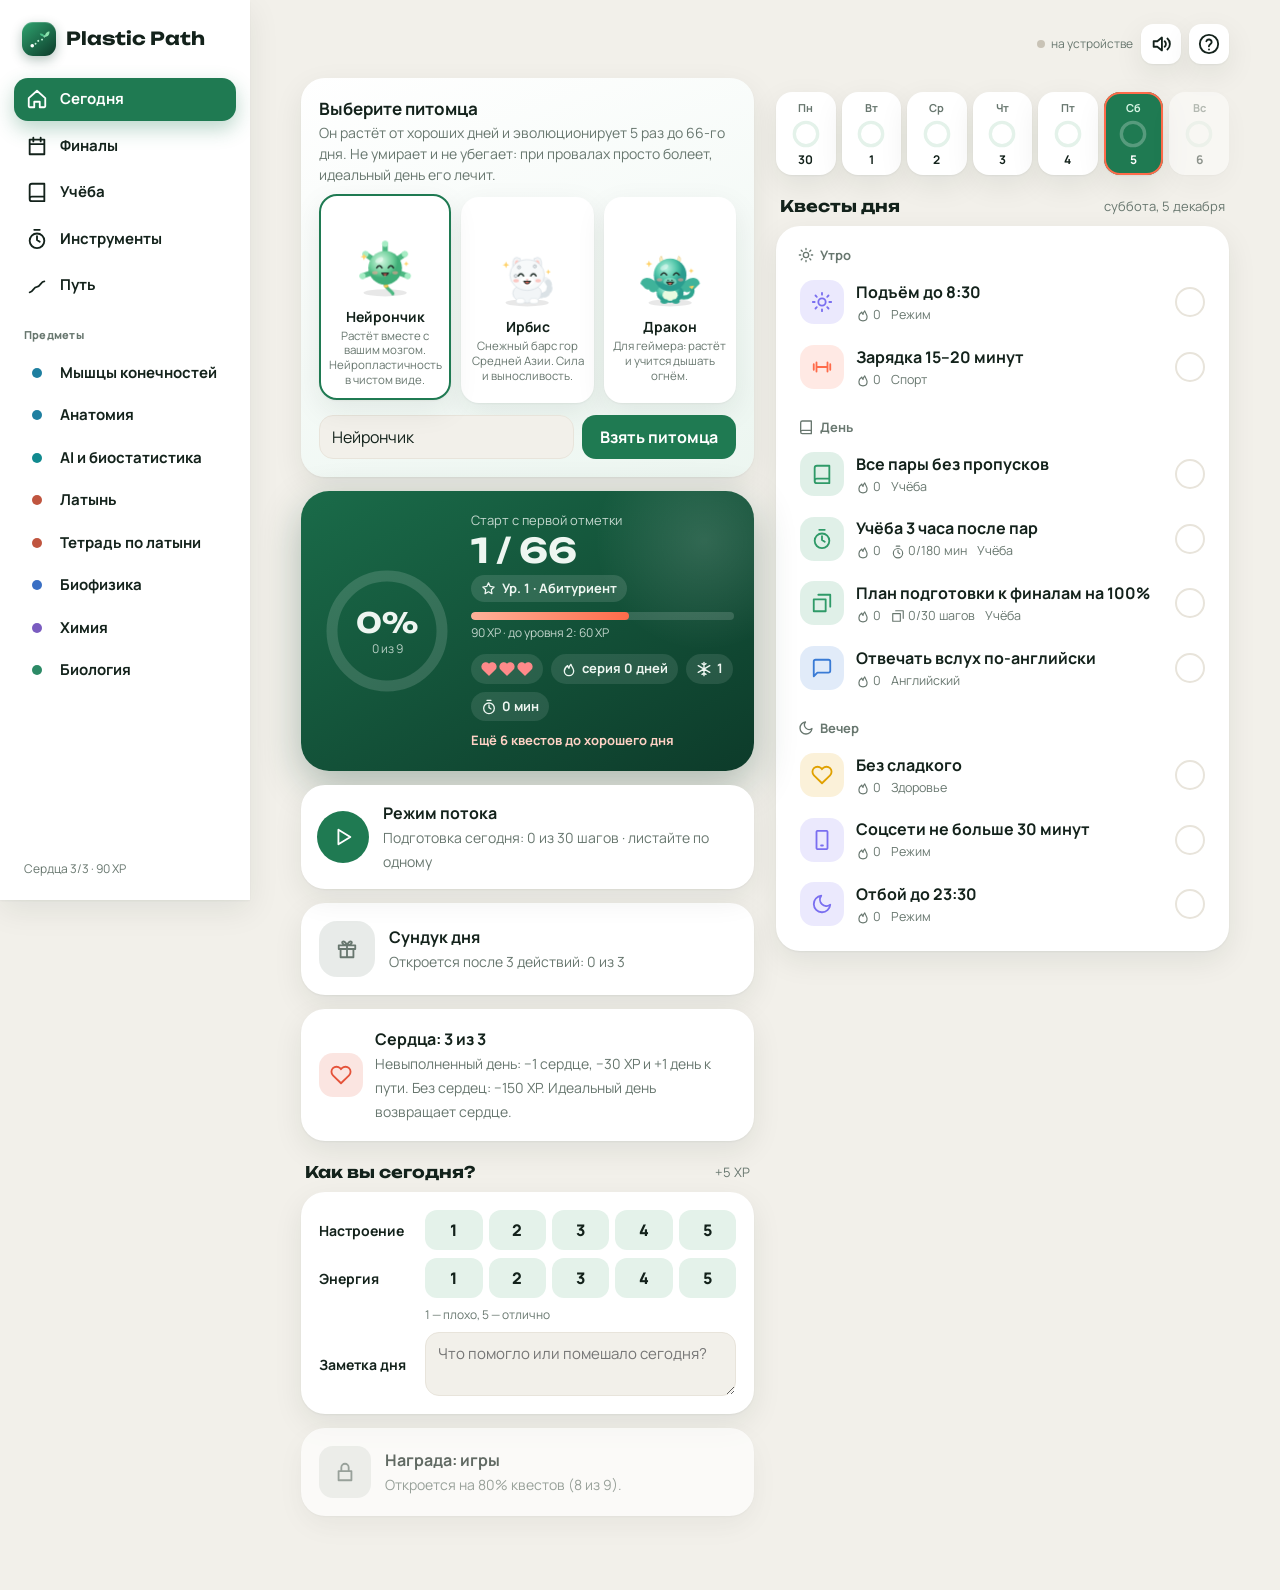
==== commit bc3d1863: "Replan all six subjects from Nov 26: every topic from scratch, subject pages and Finals tab use one " ====
--- a/index.html
+++ b/index.html
@@ -572,93 +572,123 @@
  ['2026-11-25','anat','Мышцы: ягодичная область и бедро (22)','custom',mus('Нижняя: ягодичная, бедро',60)],
  ['2026-11-25','anat','Мышцы: голень и стопа (20)','custom',mus('Нижняя: голень, стопа',45)],
  ['2026-11-25','anat','Вечер: нервы + «Пошагово» по всем конечностям','custom',{min:40,url:MUSC,steps:[['Вкладка «Нервы»: по памяти группа → нерв.',10],['«Пошагово» — все мышцы, вслух по-английски.',25],['Ошибки — ещё раз.',5]]}],
- /* ===== Полная подготовка с 26.11 (пересобрано) ===== */
- ['2026-11-26','latin','★ Тетрадь по латыни, часть 1: суффиксы, префиксы, корни','custom',NB('latin',70,[['Откройте «Латынь — тетрадь для финала». Подпишите края страниц: СУФ, ПРЕ/КОР, РЕЦ, ФОРМЫ, ОБРАЗЦЫ.',5],['Перепишите таблицу суффиксов (A–Z) — аккуратно, одна строка = суффикс · English · пример.',35],['Перепишите префиксы и корни.',25],['Проверка: закройте тетрадь, назовите 10 суффиксов по-английски.',5]])],
- ['2026-11-26','anat','Терминология, плоскости; позвоночный столб','notes'],
- ['2026-11-26','chem','Topic 1–2: измерения, значащие цифры, электронные конфигурации','custom',chem('Topic 1–2',60,'«Topic 1 questions», «Topic 2 questions».')],
- ['2026-11-27','anat','Грудная клетка, пояс руки, кости руки','notes'],
- ['2026-11-27','bio','Week 1: уровни организации, свойства жизни, микроскоп','notes'],
- ['2026-11-27','ai','Биостатистика: описательная, нормальное распределение, тесты','notes'],
- ['2026-11-28','anat','★ Мышцы груди, живота, диафрагма, паховый канал, спины','notes'],
- ['2026-11-28','anat','Таз и кости ноги','notes'],
- ['2026-11-28','phys','Ch. 1–5: статика, движение, упругость','notes'],
- ['2026-11-28','latin','★ Тетрадь по латыни, часть 2: схема рецепта, сокращения, глаголы, формы','custom',NB('latin',60,[['Перепишите раздел «РЕЦ»: схему, падежи, дозы, сокращения, глаголы.',30],['Перепишите «ФОРМЫ»: формы, растения, химия в Gen.',25],['Проверка: напишите по памяти Gen. для 5 форм.',5]])],
- ['2026-11-29','anat','Самотест по костям без конспекта','quiz'],
- ['2026-11-29','bio','Week 2: химия жизни — вода, pH, биомолекулы','notes'],
- ['2026-11-29','chem','ОВР, термохимия, кинетика','custom',chem('Topic 5, лекции 7–8',60,'«Redox worksheet», «Thermochemistry worksheet», «Kinetics homework».')],
- ['2026-11-29','latin','★ Тетрадь по латыни, часть 3: 13 рецептов-образцов + чек-лист','custom',NB('latin',50,[['Перепишите раздел «ОБРАЗЦЫ» — все 13 рецептов, как в столбик.',40],['Перепишите чек-лист и ловушки на последнюю страницу.',10]])],
- ['2026-11-30','anat','Мозговой череп и отверстия','notes'],
- ['2026-11-30','ai','Дизайны исследований, 2×2, RR, OR; кейсы USMLE','cases'],
- ['2026-11-30','latin','Латынь: 15 терминов из билета с тетрадью — на время','cases'],
- ['2026-12-01','anat','Лицевой череп, зубы','notes'],
- ['2026-12-01','bio','Week 3: клетка, органеллы, мембрана, транспорт','notes'],
- ['2026-12-01','chem','Равновесие, кислоты-основания, электрохимия','custom',{min:60,url:PS.chem.url+'#cases',steps:[['Раздел 12 конспекта: AN OX, RED CAT; n = моли электронов; Pt.',10],['Все задачи ★ на вкладке «Задачи» — решить на бумаге.',40],['Ошибки — в список ошибок.',10]]}],
- ['2026-12-02','anat','Мышцы головы и шеи','notes'],
- ['2026-12-02','phys','★ Ch. 7–9: жидкости, кровоток, молекулярная биофизика','notes'],
- ['2026-12-02','latin','Латынь: рецепты по образцам из тетради (4 рецепта, 20 мин)','cases'],
- ['2026-12-03','anat','Суставы: классификация, суставы руки','notes'],
- ['2026-12-03','bio','Week 4: ферменты, АТФ, гликолиз, Кребс, ETC','notes'],
- ['2026-12-03','ai','★ Lec 2–3: регрессия, выживаемость (Kaplan–Meier)','notes'],
- ['2026-12-04','anat','Суставы ноги','notes'],
- ['2026-12-04','chem','Самотест по Topic 1–5 без конспекта','quiz'],
- ['2026-12-04','latin','Фармтерминология + рецепты по памяти','cases'],
+ /* ===== Полная подготовка с 26.11 — по всем темам, синхронно со страницами предметов ===== */
+ ['2026-11-26','anat','Общая остеология, плоскости, термины направлений','notes'],
+ ['2026-11-26','anat','Позвоночник: типичный позвонок, C1/C2, отделы, крестец, копчик','notes'],
+ ['2026-11-26','latin','★ Тетрадь по латыни, часть 1: суффиксы, префиксы, корни','custom',NB('latin',70,[['Откройте «Тетрадь по латыни» (в «Учёбе»). Подпишите края страниц: СУФ, ПРЕ/КОР, РЕЦ, ФОРМЫ, ОБРАЗЦЫ, БАНК.',5],['Перепишите суффиксы A–Z: суффикс · English · пример.',35],['Перепишите префиксы и корни.',25],['Проверка: закройте тетрадь, назовите 10 суффиксов по-английски.',5]])],
+ ['2026-11-26','chem','Topic 1: измерения, значащие цифры, СИ, перевод единиц, плотность','notes'],
+ ['2026-11-27','anat','Грудная клетка: рёбра, грудина; ключица, лопатка','notes'],
+ ['2026-11-27','ai','Популяция и выборка, типы переменных, описательная статистика','notes'],
+ ['2026-11-27','bio','Week 1: уровни организации, свойства жизни, клеточная теория','notes'],
+ ['2026-11-27','chem','Topic 2: квантовые числа, электронные конфигурации, ионы','notes'],
+ ['2026-11-28','anat','Кости верхней конечности: плечевая, лучевая, локтевая, кисть','notes'],
+ ['2026-11-28','anat','Таз и кости нижней конечности: бедро, голень, стопа','notes'],
+ ['2026-11-28','phys','Ch. 1–2: векторы, кинематика, статика, рычаги, трение','notes'],
+ ['2026-11-28','latin','★ Тетрадь по латыни, часть 2: рецепт, сокращения, глаголы, формы','custom',NB('latin',60,[['Перепишите «РЕЦ»: схема, падежи, дозы, сокращения, глаголы.',30],['Перепишите «ФОРМЫ»: формы, растения, химия в Gen.; правила Genitive; SIGNA.',25],['Проверка: Gen. для 5 форм по памяти.',5]])],
+ ['2026-11-28','bio','Week 1: световой микроскоп и типы микроскопии','notes'],
+ ['2026-11-29','anat','Самотест по костям без конспекта, разбор ошибок','quiz'],
+ ['2026-11-29','latin','★ Тетрадь по латыни, часть 3: образцы рецептов, банки терминов','custom',NB('latin',75,[['Перепишите все 19 образцов рецептов в столбик.',35],['Перепишите БАНК-1 и БАНК-2 (готовые термины) — мелко, по алфавиту.',30],['Чек-лист и ловушки — на последнюю страницу.',10]])],
+ ['2026-11-29','chem','Topic 3: периодические тренды — радиус, IE, EA, электроотрицательность','notes'],
+ ['2026-11-29','bio','Week 2: атомы, связи, вода, pH и буферы','notes'],
+ ['2026-11-30','anat','Мозговой череп: лобная, затылочная, теменная, решётчатая','notes'],
+ ['2026-11-30','ai','Нормальное распределение, z; гипотезы: z, t, χ², ANOVA, p-value','notes'],
+ ['2026-11-30','latin','Грамматика для рецептов: склонения, Gen. sing., прилагательные, мн. число','notes'],
+ ['2026-11-30','phys','Ch. 3: поступательное движение — прыжок, полёт, бег, энергия мышц','notes'],
+ ['2026-12-01','anat','Височная и клиновидная кости, отверстия и что через них проходит','notes'],
+ ['2026-12-01','bio','Week 2: углеводы, липиды, белки, нуклеиновые кислоты','notes'],
+ ['2026-12-01','chem','Связь и VSEPR: Льюис, формальный заряд, геометрия молекул','notes'],
+ ['2026-12-01','latin','Корни и упражнения лекции 8 — с тетрадью','notes'],
+ ['2026-12-02','anat','Лицевой череп: верхняя и нижняя челюсть, нёбная, зубы','notes'],
+ ['2026-12-02','phys','Ch. 4: вращение, момент инерции, маятник, ходьба и бег','notes'],
+ ['2026-12-02','latin','Суффиксы: -itis, -osis, -ectomia, -rrhaphia… — 20 терминов с тетрадью','notes'],
+ ['2026-12-02','ai','Lec 2: дисперсия, ковариация, корреляция, регрессия','notes'],
+ ['2026-12-03','anat','Суставы: классификация, строение синовиального сустава','notes'],
+ ['2026-12-03','bio','Week 3: прокариоты/эукариоты, органеллы, мембрана','notes'],
+ ['2026-12-03','chem','Topic 4: уравнения, типы реакций, ионные уравнения','notes'],
+ ['2026-12-03','latin','Префиксы + разбор терминов из билета (раздел 2)','notes'],
+ ['2026-12-04','anat','Суставы верхней конечности: плечевой, локтевой, лучезапястный','notes'],
+ ['2026-12-04','ai','4 дизайна исследований; таблица 2×2: RR, OR, стандартизация','notes'],
+ ['2026-12-04','phys','Ch. 5: напряжение и деформация, закон Гука, модуль Юнга, удар','notes'],
+ ['2026-12-04','latin','Структура рецепта, глаголы (лекция 11) — 2 рецепта с тетрадью','notes'],
+ ['2026-12-05','anat','Суставы нижней конечности: тазобедренный, коленный, голеностопный','notes'],
  ['2026-12-05','anat','Самотест: череп и суставы','quiz'],
- ['2026-12-05','anat','Все мышцы (конечности + туловище): «Пошагово»','custom',{min:50,url:MUSC,steps:[['«Пошагово» — все мышцы.',40],['Ошибки — вслух ещё раз.',10]]}],
- ['2026-12-05','phys','★ Ch. 10–13: термодинамика, звук, электричество и нервы','notes'],
- ['2026-12-05','bio','Weeks 5–6: клеточный цикл, митоз, рак','notes'],
- ['2026-12-06','anat','Клинические кейсы по всему курсу','cases'],
- ['2026-12-06','ai','★ Lec 4: валидация моделей + расчёты','cases'],
- ['2026-12-06','ai','★ Тетрадь по биостатистике: формулы и схемы расчётов','custom',NB('ai',60,[['Выпишите в тетрадь формулы: mean/SD, z, CI, 2×2 (sens, spec, PPV, NPV), RR, OR, NNT.',30],['Схемы: Kaplan–Meier по шагам, матрица ошибок, accuracy/precision/recall/F1.',20],['По одному решённому примеру на каждую формулу.',10]])],
- ['2026-12-06','bio','Самотест по неделям 1–6','quiz'],
- ['2026-12-07','anat','Пробный SAQ № 1 на время','quiz'],
- ['2026-12-07','bio','Ch. 7: мейоз, кроссинговер, гаметогенез','notes'],
- ['2026-12-07','phys','★ Тетрадь по биофизике: все формулы по главам','custom',NB('phys',60,[['Выпишите формулы Ch. 1–13 с единицами (по главе на полстраницы).',40],['К каждой главе — один решённый пример.',20]])],
- ['2026-12-08','anat','Слабые темы по итогам пробника','quiz'],
- ['2026-12-08','chem','Лабораторные + задачи из «Задач»','cases'],
- ['2026-12-08','latin','Латынь: mock-билет на время С ТЕТРАДЬЮ (60 мин)','cases'],
- ['2026-12-09','anat','Пробный SAQ № 2 на время','quiz'],
- ['2026-12-09','bio','Ch. 7: нерасхождение, синдромы, перестройки','notes'],
- ['2026-12-09','ai','★ AI: Lec 1, 5–10 — промпты, биоинформатика, геномика, классификация','notes'],
- ['2026-12-10','anat','Мышцы головы, шеи и туловища — вслух','quiz'],
- ['2026-12-10','phys','ЭКГ + все расчётные задачи','cases'],
- ['2026-12-10','bio','Ch. 8: Мендель, неполное доминирование, кодоминирование','notes'],
- ['2026-12-11','anat','Кости, череп, суставы: Anki + карточки','cards'],
- ['2026-12-11','ai','AI: все расчёты на бумаге с тетрадью','cases'],
- ['2026-12-11','bio','Ch. 8: задачи — решётка Пеннета, родословные, Харди–Вайнберг','cases'],
- ['2026-12-12','anat','Все мышцы: «Пошагово» + нервы','custom',{min:60,url:MUSC,steps:[['«Пошагово» — все мышцы.',40],['Вкладка «Нервы» по памяти.',10],['Ошибки — вслух.',10]]}],
- ['2026-12-12','anat','Слабые темы: кости и суставы','quiz'],
- ['2026-12-12','chem','Кислоты-основания и электрохимия — короткий повтор','quiz'],
- ['2026-12-12','bio','★ Лабы: Gram, pH-метрия, бета-каротин, остальные','notes'],
- ['2026-12-13','anat','Финальный прогон: нервы, отверстия черепа, мышцы — вслух','quiz'],
+ ['2026-12-05','bio','Week 3: транспорт через мембрану, осмос, тоничность','notes'],
+ ['2026-12-05','chem','Topic 4: моли, стехиометрия, молярность, титрование','notes'],
+ ['2026-12-05','latin','Фарм. терминология: формы, INN, растения (лекция 10)','notes'],
+ ['2026-12-06','anat','Мышцы груди и диафрагма','notes'],
+ ['2026-12-06','anat','Мышцы живота, задняя брюшная стенка, паховый канал','notes'],
+ ['2026-12-06','ai','Lec 3: выживаемость — Kaplan–Meier, hazard, log-rank','notes'],
+ ['2026-12-06','phys','Ch. 7: давление, Паскаль, Архимед, поверхностное натяжение','notes'],
+ ['2026-12-06','ai','★ Тетрадь по биостатистике: формулы и схемы расчётов','custom',NB('ai',60,[['Формулы: mean/SD, z, CI, 2×2 (sens, spec, PPV, NPV), RR, OR, NNT.',30],['Схемы: Kaplan–Meier по шагам, матрица ошибок, accuracy/precision/recall/F1, Gini.',20],['По одному решённому примеру на каждую формулу.',10]])],
+ ['2026-12-07','anat','Мышцы спины: поверхностные, промежуточные, глубокие','notes'],
+ ['2026-12-07','bio','Week 4: ферменты, АТФ, гликолиз, Кребс, ETC, брожение','notes'],
+ ['2026-12-07','chem','Topic 5: степени окисления, ОВР, метод полуреакций','notes'],
+ ['2026-12-07','latin','Жидкие и мягкие формы: растворы, настойки, мази (лекция 12)','notes'],
+ ['2026-12-08','anat','Мышцы верхней конечности: пояс, плечо, предплечье, кисть','custom',mus('Верхняя: пояс, плечо, предплечье, кисть',60)],
+ ['2026-12-08','ai','Lec 4: валидация — чувствительность, специфичность, ROC/AUC, F1, NNT','notes'],
+ ['2026-12-08','phys','Ch. 8: Бернулли, Пуазёйль, Рейнольдс, давление крови','notes'],
+ ['2026-12-08','latin','Рецепты из билета и mock — все с тетрадью, без подсказки','cases'],
+ ['2026-12-09','anat','Мышцы нижней конечности: ягодичная, бедро, голень, стопа','custom',mus('Нижняя: ягодичная, бедро, голень, стопа',60)],
+ ['2026-12-09','bio','Самотест по неделям 1–4','quiz'],
+ ['2026-12-09','chem','Термохимия: q = mcΔT, калориметрия, закон Гесса, ΔHf','notes'],
+ ['2026-12-09','phys','★ Тетрадь по биофизике: все формулы по главам','custom',NB('phys',60,[['Формулы Ch. 1–13 с единицами — по главе на полстраницы.',40],['К каждой главе — один решённый пример.',20]])],
+ ['2026-12-10','anat','Мышцы головы и шеи, мимические (часть 1)','notes'],
+ ['2026-12-10','ai','Lec 1: уровни AI, промпт-инжиниринг (RAG, CoT, 3C, RTCC)','notes'],
+ ['2026-12-10','latin','Кислоты, соли, оксиды по-латыни; патология, микробиология','notes'],
+ ['2026-12-10','bio','Weeks 5–6: клеточный цикл, митоз, чекпоинты, рак','notes'],
+ ['2026-12-11','anat','Мышцы головы и шеи (часть 2)','notes'],
+ ['2026-12-11','anat','Клинические кейсы по всему курсу','cases'],
+ ['2026-12-11','ai','Lec 5–6: биоинформатика, выравнивание (NW, SW, BLAST)','notes'],
+ ['2026-12-11','chem','Кинетика: закон скорости, порядок, период полураспада','notes'],
+ ['2026-12-12','anat','Пробный экзамен SAQ № 1 на время','quiz'],
+ ['2026-12-12','anat','Слабые темы по итогам пробника','quiz'],
+ ['2026-12-12','ai','Lec 7–8: множественное выравнивание, PSSM, HMM, UPGMA; структура белка','notes'],
+ ['2026-12-12','phys','Ch. 9: межмолекулярные силы, вода, диффузия','notes'],
+ ['2026-12-13','anat','Пробный экзамен SAQ № 2 + все мышцы «Пошагово»','quiz'],
  ['2026-12-13','anat','Вечер: только Anki и список ошибок, сон до 23:30','custom',{min:40,url:null,steps:[['Anki: все повторения.',25],['Прочитать список ошибок по анатомии.',15]]}],
  ['2026-12-14','anat','ЭКЗАМЕН: анатомия','custom',EXD()],
- ['2026-12-14','ai','Вечер: AI — пройти тетрадь и конспект Lec 1–10','notes'],
- ['2026-12-15','ai','AI: пробный экзамен по всем вопросам (с тетрадью)','quiz'],
- ['2026-12-15','ai','AI: расчёты 2×2, KM, матрица ошибок — ещё раз','cases'],
+ ['2026-12-14','ai','Вечер: Lec 9–10 — геномика, протеомика, классификация (дерево, SVM, KNN)','notes'],
+ ['2026-12-15','ai','Расчёты: 2×2, RR, OR, z, χ², Kaplan–Meier, матрица ошибок, Gini — с тетрадью','cases'],
+ ['2026-12-15','ai','Пробный экзамен по вопросам','quiz'],
+ ['2026-12-15','ai','Термины по карточкам','cards'],
+ ['2026-12-15','chem','Кинетика: энергия активации, Аррениус, катализ','notes'],
+ ['2026-12-15','bio','Ch. 7: размножение, мейоз, кроссинговер, гаметогенез','notes'],
  ['2026-12-16','ai','ЭКЗАМЕН: AI и биостатистика','custom',EXD()],
- ['2026-12-16','latin','Вечер: латынь — 4 рецепта по образцам из тетради','cases'],
- ['2026-12-17','latin','Латынь: пробный билет на время с тетрадью','cases'],
- ['2026-12-17','latin','Латынь: термины — объяснить по-английски 30 штук','quiz'],
- ['2026-12-17','latin','Латынь: досписать в тетрадь всё, что искал дольше 30 секунд','custom',NB('latin',20,[['Пройдите пробник: что искали дольше 30 секунд — допишите крупно на нужную страницу.',20]])],
+ ['2026-12-16','latin','Вечер: 4 рецепта по образцам из тетради','cases'],
+ ['2026-12-16','chem','Равновесие: Kc, Kp, Ле Шателье, расчёты','notes'],
+ ['2026-12-17','latin','Mock-билет на время (60 мин) с тетрадью, затем ключ','cases'],
+ ['2026-12-17','latin','Слабые места по итогам пробника','quiz'],
+ ['2026-12-17','latin','Корни и суффиксы по карточкам','cards'],
+ ['2026-12-17','latin','Досписать в тетрадь всё, что искал дольше 30 секунд','custom',NB('latin',20,[['Что искали на пробнике дольше 30 секунд — допишите крупно на нужную страницу.',20]])],
+ ['2026-12-17','chem','Кислоты и основания (лекция 10): pH, Kw, теории, сила кислот','notes'],
+ ['2026-12-17','bio','Ch. 7: нерасхождение, синдромы, перестройки','notes'],
  ['2026-12-18','latin','ЭКЗАМЕН: латынь (с тетрадью)','custom',EXD()],
- ['2026-12-18','phys','Вечер: биофизика — тетрадь с формулами, пройти по главам','notes'],
- ['2026-12-19','phys','Биофизика: все расчётные задачи','cases'],
- ['2026-12-19','bio','Биология: Weeks 1–6 — повтор конспекта','notes'],
- ['2026-12-19','chem','Химия: кислоты, основания, равновесие, кинетика','quiz'],
- ['2026-12-20','phys','Биофизика: пробный экзамен с тетрадью','quiz'],
- ['2026-12-20','chem','Химия: электрохимия, ОВР, термохимия + лабы','quiz'],
- ['2026-12-20','bio','Биология: пробный экзамен по всем темам','quiz'],
+ ['2026-12-18','phys','Вечер: Ch. 10–11 — законы термодинамики, энтропия, обмен веществ','notes'],
+ ['2026-12-18','phys','Вечер: Ch. 12 — звук, децибелы, слух, ультразвук','notes'],
+ ['2026-12-19','phys','Ch. 13: мембранный потенциал, потенциал действия, миелин','notes'],
+ ['2026-12-19','phys','ЭКГ: проводящая система, отведения, зубцы и интервалы','notes'],
+ ['2026-12-19','phys','Все расчётные задачи на бумаге','cases'],
+ ['2026-12-19','chem','Электрохимия (лекции 11–12): полуреакции, гальванический элемент, E°cell','notes'],
+ ['2026-12-19','bio','Ch. 8: Мендель, моно- и дигибридное скрещивание, решётка Пеннета','notes'],
+ ['2026-12-19','bio','Ch. 8: неполное доминирование, кодоминирование, Харди–Вайнберг','notes'],
+ ['2026-12-20','phys','Пробный экзамен по вопросам с тетрадью','quiz'],
+ ['2026-12-20','phys','Формулы и термины по карточкам','cards'],
+ ['2026-12-20','chem','Лабы: катионы, анионы, титрования, KMnO4, железо','notes'],
+ ['2026-12-20','chem','Расчётные задачи: слабые места','cases'],
+ ['2026-12-20','bio','Лабы: Gram, pH-метрия, бета-каротин','notes'],
+ ['2026-12-20','bio','Пробный экзамен (все темы) на время','quiz'],
  ['2026-12-21','phys','ЭКЗАМЕН: биофизика','custom',EXD()],
- ['2026-12-21','chem','Химия: пробник по формату финала','quiz'],
- ['2026-12-21','bio','Биология: Ch. 7–8 — повтор конспекта','notes'],
+ ['2026-12-21','chem','Вечер: пробник — 25 MCQ + 5 SAQ за 60 минут','quiz'],
+ ['2026-12-21','chem','Вечер: формулы и карточки','cards'],
  ['2026-12-22','chem','ЭКЗАМЕН: химия','custom',EXD()],
- ['2026-12-22','bio','Биология: задачи по генетике + карточки','cases'],
+ ['2026-12-22','bio','Вечер: задачи из прошлых билетов + слабые темы','cases'],
+ ['2026-12-22','bio','Вечер: карточки','cards'],
  ['2026-12-23','bio','ЭКЗАМЕН: биология','custom',EXD()]];
 
 (()=>{const d=new Date('2026-11-22T12:00:00'),end=new Date('2026-12-22T12:00:00');
  for(;d<=end;d.setDate(d.getDate()+1)){const iso=d.toISOString().slice(0,10),wd=d.getDay();
   TASKS.push([iso,'anat','Anki: все повторения + новые по пройденным темам','custom',{min:30,url:null,steps:[['Anki: сначала все повторения (Review).',20],['Новые карточки — только из тем, которые уже прошли.',10]]}]);
-  if((wd===0||wd===6)&&iso<'2026-12-13')TASKS.push([iso,'anat',wd===0&&iso>'2026-11-22'?'Запас: догнать пропущенное за неделю':'Выходной: повтор слабых тем недели','custom',wd===0&&iso>'2026-11-22'?{min:90,url:null,steps:[['Посмотрите в «Подготовке», какие шаги недели не отмечены.',5],['Сделайте их по порядку (сначала анатомия).',75],['Если всё сделано — повтор слабых тем по списку ошибок.',10]]}:{min:45,url:null,steps:[['Откройте «список ошибок» за неделю.',5],['Повторите 2–3 самые слабые темы в их приложениях.',30],['Вопросы по ним — письменно по-английски.',10]]}]);
+  if((wd===0||wd===6)&&iso<'2026-11-26')TASKS.push([iso,'anat',wd===0&&iso>'2026-11-22'?'Запас: догнать пропущенное за неделю':'Выходной: повтор слабых тем недели','custom',wd===0&&iso>'2026-11-22'?{min:90,url:null,steps:[['Посмотрите в «Подготовке», какие шаги недели не отмечены.',5],['Сделайте их по порядку (сначала анатомия).',75],['Если всё сделано — повтор слабых тем по списку ошибок.',10]]}:{min:45,url:null,steps:[['Откройте «список ошибок» за неделю.',5],['Повторите 2–3 самые слабые темы в их приложениях.',30],['Вопросы по ним — письменно по-английски.',10]]}]);
  }})();
 function tsteps(t){const s=PS[t.k];
  if(t.view==='custom')return{url:t.x.url,min:t.x.min,list:t.x.steps};
@@ -1336,7 +1366,10 @@
 setInterval(()=>{if(cur==='plan'&&pane==='day')renderDayPlan();if(cur==='today')renderHero()},60000);
 drawSnd();daily();renderSide();renderAll();fTick();setSync('local');go(location.hash.slice(1)||'today');$('xpt').dataset.lv=Math.floor(xpAll()/150)+1;
 initDb();
-if(GH_MODE&&'serviceWorker' in navigator)navigator.serviceWorker.register('sw.js').catch(()=>{});
+if(GH_MODE&&'serviceWorker' in navigator){const had=!!navigator.serviceWorker.controller;let rl=false;
+ navigator.serviceWorker.register('sw.js',{updateViaCache:'none'}).then(reg=>{const up=()=>reg.update().catch(()=>{});up();
+  document.addEventListener('visibilitychange',()=>{if(!document.hidden)up()});setInterval(up,15*60e3)}).catch(()=>{});
+ navigator.serviceWorker.addEventListener('controllerchange',()=>{if(!had||rl)return;rl=true;try{if(typeof flush==='function')flush()}catch(e){}setTimeout(()=>location.reload(),300)})}
 window.__pp={get S(){return S},get PDAYS(){return PDAYS},mergeState,clone};
 }
 </script>
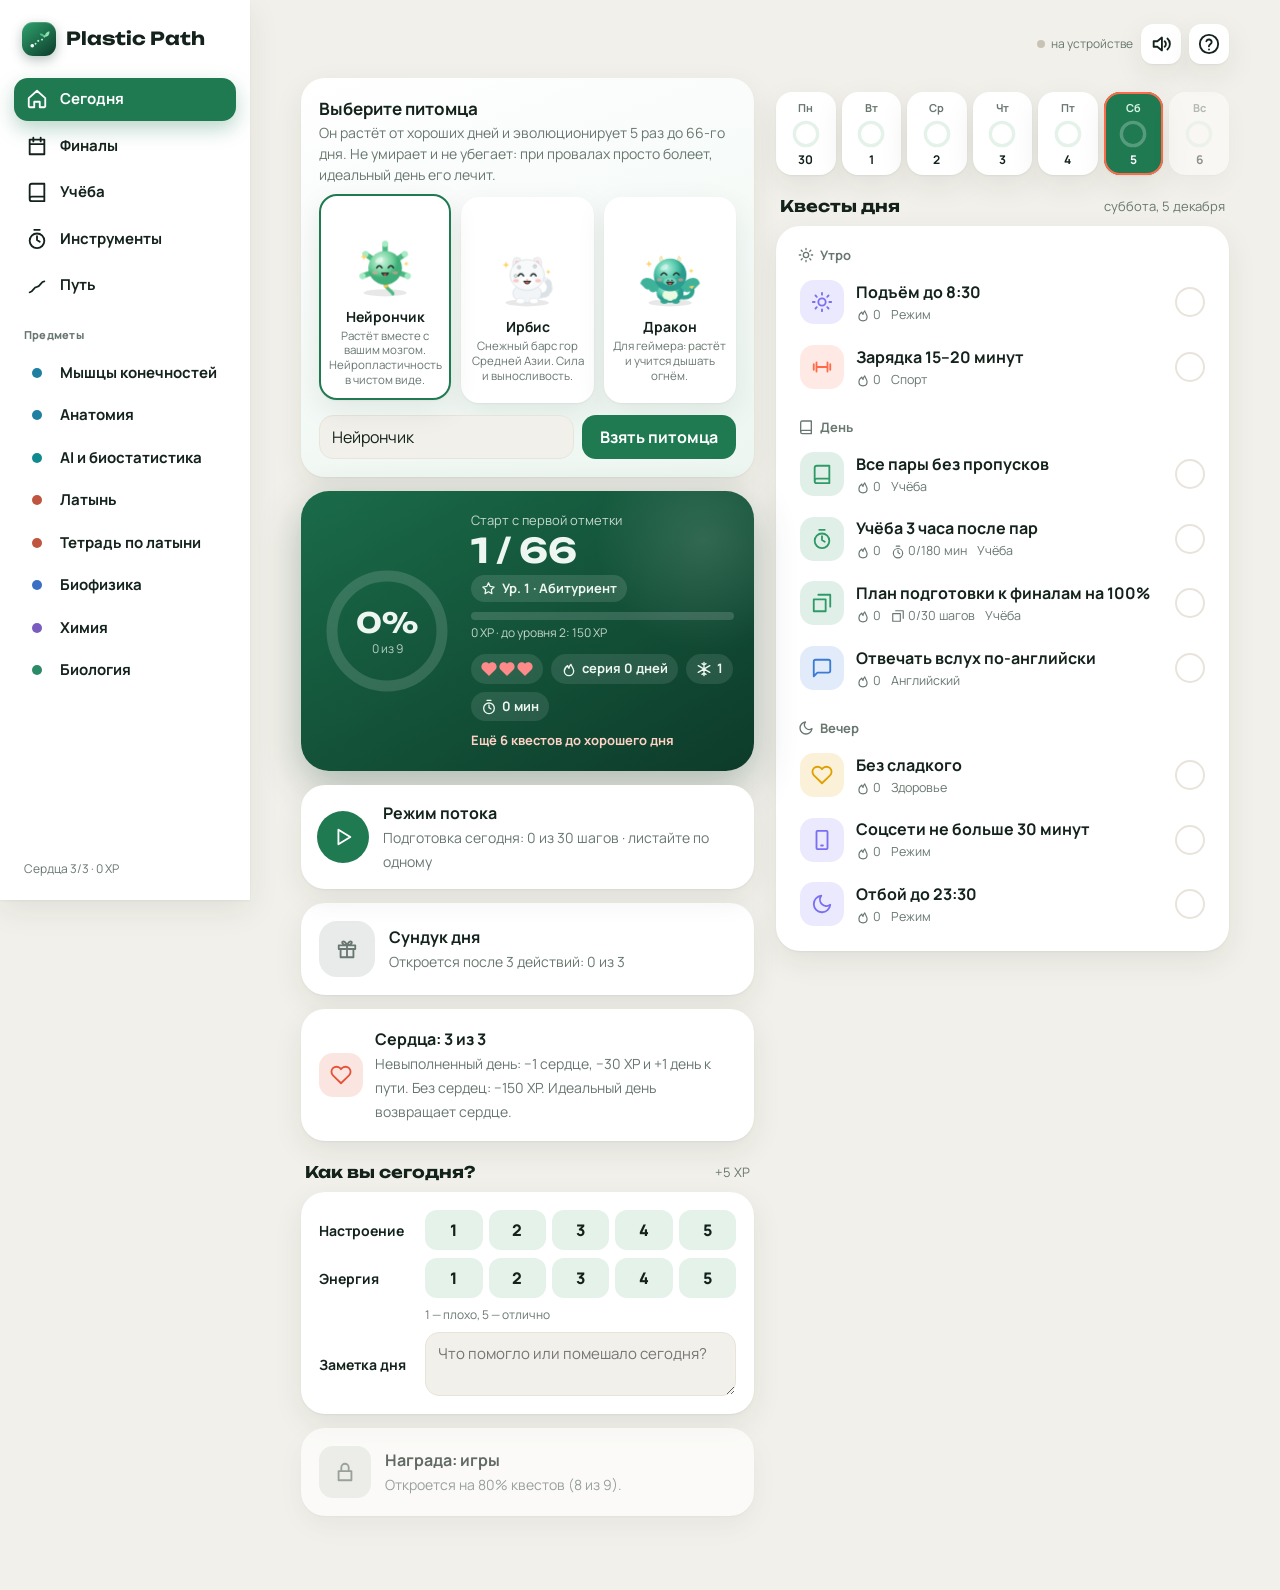
==== commit c023debf: "Finals: schedule starts Nov 26, older days hidden Co-Authored-By: Claude Opus 5.5 <noreply@anthropic" ====
--- a/index.html
+++ b/index.html
@@ -477,6 +477,7 @@
         <button class="btn pri"><svg class="i" viewBox="0 0 24 24"><path d="M12 5v14M5 12h14"/></svg>Добавить привычку</button>
       </form>
     </div>
+    <button class="btn" id="updb" style="width:100%;margin:4px 0 14px">Обновить приложение до последней версии</button>
     <div class="sec"><h2>Тема</h2></div>
     <div class="seg" id="thseg"><span class="knob"></span><button data-th="dark">Тёмная</button><button data-th="light">Светлая</button><button data-th="auto">Как в системе</button></div>
     <p class="muted" style="margin:-6px 4px 14px;font-size:13px">Тема общая для всех устройств: выберите один раз, и телефон, планшет и ноутбук будут выглядеть одинаково.</p>
@@ -698,9 +699,9 @@
  if(t.view==='cases')return{url:u,min:45,list:[['Решите на бумаге без подсказки.',25],['Сверьте с ключом ход и ответ.',10],['Разберите ошибки: какое правило было нужно.',10]]};
  return{url:u,min:25,list:[['Все невыученные карточки.',15],['Второй круг — только «повторить».',10]]}}
 let FEED=null;try{FEED=JSON.parse(localStorage.getItem('pp-feed')||'null')}catch(e){}
-let PDAYS={},PDATES=[];
+const PLAN_FROM='2026-11-26';let PDAYS={},PDATES=[];
 function buildPlan(){const P=Object.assign({add:[],del:{},mv:{},ren:{}},(typeof S!=='undefined'&&S&&S.plan)||{});PDAYS={};
- const push=(o,first)=>{if(P.del[o.okey])return;if(P.mv[o.okey])o.date=P.mv[o.okey];if(P.ren[o.okey])o.title=P.ren[o.okey];const L=(PDAYS[o.date]=PDAYS[o.date]||[]);if(first)L.unshift(o);else L.push(o)};
+ const push=(o,first)=>{if(P.del[o.okey])return;if(P.mv[o.okey])o.date=P.mv[o.okey];if(o.date<PLAN_FROM)return;if(P.mv[o.okey])o.date=P.mv[o.okey];if(P.ren[o.okey])o.title=P.ren[o.okey];const L=(PDAYS[o.date]=PDAYS[o.date]||[]);if(first)L.unshift(o);else L.push(o)};
  TASKS.forEach((t,ix)=>{const o={date:t[0],k:t[1],title:t[2],view:t[3],x:t[4]||null,ix,okey:t[0]+'|'+t[2]};o.st=tsteps(o);push(o)});
  (P.add||[]).forEach((a,j)=>{const o={date:a.date,k:a.k,title:a.title,view:'custom',x:{min:a.min,url:a.k==='anat'?MUSC:(PS[a.k]?PS[a.k].url:null),steps:a.steps},ix:'a'+j,okey:'add:'+a.id,added:true};o.st=tsteps(o);push(o,a.first)});
  const F=(typeof FEED!=='undefined'&&FEED)||null;((F&&F.tasks)||[]).forEach((a,j)=>{const o={date:a.date,k:PS[a.k]?a.k:'anat',title:String(a.title||''),view:'custom',x:{min:+a.min||30,url:a.k==='musc'?MUSC:(PS[a.k]?PS[a.k].url:null),steps:(a.steps||[[a.title,a.min||30]]).map(x=>[String(x[0]),+x[1]||10])},ix:'f'+j,okey:'ari:'+a.id,added:true,ari:true};o.st=tsteps(o);push(o,a.first)});
@@ -1299,6 +1300,9 @@
   const dk=t==='dark'||(t==='auto'&&matchMedia('(prefers-color-scheme:dark)').matches),m=document.querySelector('meta[name=theme-color]');if(m)m.content=dk?'#0c1712':'#f2f0ea';
   const f=$('vframe');try{if(f&&f.contentDocument){const d=f.contentDocument.documentElement;if(t==='auto')delete d.dataset.theme;else d.dataset.theme=t}}catch(e){}}
 document.addEventListener('click',e=>{const b=e.target.closest('#thseg button');if(!b)return;S.theme=b.dataset.th;S.updated=Date.now();applyTheme();if(typeof save==='function')save();else{local();push()}});
+$('updb').onclick=async()=>{const b=$('updb');b.disabled=true;b.textContent='Обновляю…';try{if(typeof flush==='function')flush()}catch(e){}
+  try{if('serviceWorker' in navigator){const rs=await navigator.serviceWorker.getRegistrations();await Promise.all(rs.map(r=>r.unregister()))}if(window.caches){const ks=await caches.keys();await Promise.all(ks.map(k=>caches.delete(k)))}}catch(e){}
+  setTimeout(()=>location.replace(location.pathname+'?u='+Date.now()+location.hash),600)};
 function renderAll(){applyTheme();if(typeof renderSide==='function')renderSide();renderHero();renderQuests();if(cur==='plan')setPane(pane);renderFocus();if(cur==='path')renderPath()}
 /* ---------- events ---------- */
 $('nav').addEventListener('click',e=>{const b=e.target.closest('[data-v]');if(b){vib(8);closeViewer(true);go(b.dataset.v,true)}});
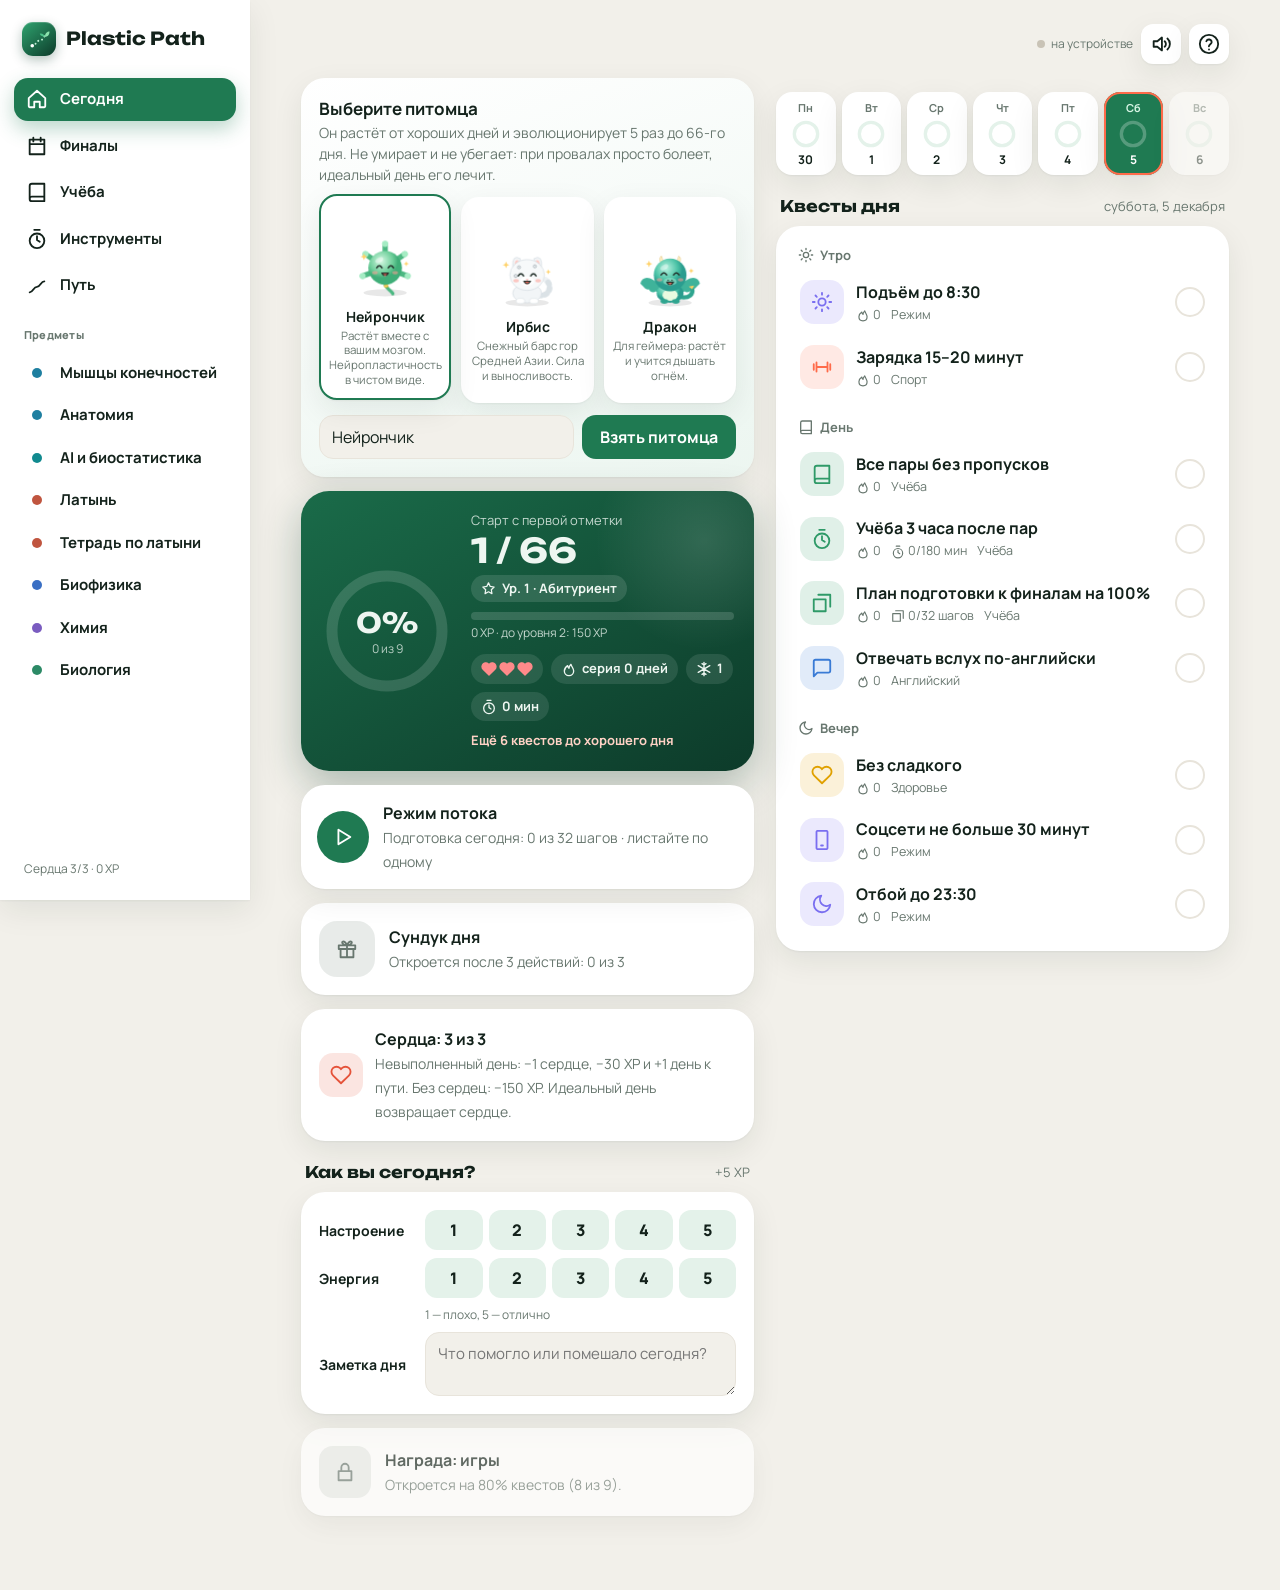
==== commit d3b1a654: "Latin: daily 15-min practice with the notebook + second full mock on Dec 10 Co-Authored-By: Claude O" ====
--- a/index.html
+++ b/index.html
@@ -635,8 +635,9 @@
  ['2026-12-09','phys','★ Тетрадь по биофизике: все формулы по главам','custom',NB('phys',60,[['Формулы Ch. 1–13 с единицами — по главе на полстраницы.',40],['К каждой главе — один решённый пример.',20]])],
  ['2026-12-10','anat','Мышцы головы и шеи, мимические (часть 1)','notes'],
  ['2026-12-10','ai','Lec 1: уровни AI, промпт-инжиниринг (RAG, CoT, 3C, RTCC)','notes'],
- ['2026-12-10','latin','Кислоты, соли, оксиды по-латыни; патология, микробиология','notes'],
+ ['2026-12-09','latin','Кислоты, соли, оксиды по-латыни; патология, микробиология','notes'],
  ['2026-12-10','bio','Weeks 5–6: клеточный цикл, митоз, чекпоинты, рак','notes'],
+ ['2026-12-10','latin','Mock-билет № 1 на время (60 мин) с тетрадью, затем ключ и разбор','custom',{min:80,url:PS.latin.url+'#cases',steps:[['Вкладка «Билет»: mock-тест — 15 + 15 терминов и 4 рецепта, 60 минут по таймеру, только тетрадь.',60],['Сверить с ключом, посчитать баллы из 100.',10],['Ошибки — дописать в тетрадь на нужную страницу.',10]]}],
  ['2026-12-11','anat','Мышцы головы и шеи (часть 2)','notes'],
  ['2026-12-11','anat','Клинические кейсы по всему курсу','cases'],
  ['2026-12-11','ai','Lec 5–6: биоинформатика, выравнивание (NW, SW, BLAST)','notes'],
@@ -657,7 +658,7 @@
  ['2026-12-16','ai','ЭКЗАМЕН: AI и биостатистика','custom',EXD()],
  ['2026-12-16','latin','Вечер: 4 рецепта по образцам из тетради','cases'],
  ['2026-12-16','chem','Равновесие: Kc, Kp, Ле Шателье, расчёты','notes'],
- ['2026-12-17','latin','Mock-билет на время (60 мин) с тетрадью, затем ключ','cases'],
+ ['2026-12-17','latin','Mock-билет № 2 на время (60 мин) с тетрадью, затем ключ','custom',{min:80,url:PS.latin.url+'#cases',steps:[['Вкладка «Билет»: mock-тест — 15 + 15 терминов и 4 рецепта, 60 минут по таймеру, только тетрадь.',60],['Сверить с ключом, посчитать баллы из 100.',10],['Ошибки — дописать в тетрадь на нужную страницу.',10]]}],
  ['2026-12-17','latin','Слабые места по итогам пробника','quiz'],
  ['2026-12-17','latin','Корни и суффиксы по карточкам','cards'],
  ['2026-12-17','latin','Досписать в тетрадь всё, что искал дольше 30 секунд','custom',NB('latin',20,[['Что искали на пробнике дольше 30 секунд — допишите крупно на нужную страницу.',20]])],
@@ -688,6 +689,7 @@
 
 (()=>{const d=new Date('2026-11-22T12:00:00'),end=new Date('2026-12-22T12:00:00');
  for(;d<=end;d.setDate(d.getDate()+1)){const iso=d.toISOString().slice(0,10),wd=d.getDay();
+  if(iso>='2026-11-27'&&iso<='2026-12-15'&&iso!=='2026-12-14'&&iso!=='2026-12-10')TASKS.push([iso,'latin','Латынь 15 минут: 10 терминов + 1 рецепт с тетрадью','custom',{min:15,url:'latnb:',steps:[['10 терминов из «Вопросов» или «Билета» на странице латыни: собрать по тетради (суффикс → префикс → корень), сверить с ключом.',10],['1 рецепт по образцу из тетради: поменять названия и дозы, проверить по чек-листу.',5]]}]);
   TASKS.push([iso,'anat','Anki: все повторения + новые по пройденным темам','custom',{min:30,url:null,steps:[['Anki: сначала все повторения (Review).',20],['Новые карточки — только из тем, которые уже прошли.',10]]}]);
   if((wd===0||wd===6)&&iso<'2026-11-26')TASKS.push([iso,'anat',wd===0&&iso>'2026-11-22'?'Запас: догнать пропущенное за неделю':'Выходной: повтор слабых тем недели','custom',wd===0&&iso>'2026-11-22'?{min:90,url:null,steps:[['Посмотрите в «Подготовке», какие шаги недели не отмечены.',5],['Сделайте их по порядку (сначала анатомия).',75],['Если всё сделано — повтор слабых тем по списку ошибок.',10]]}:{min:45,url:null,steps:[['Откройте «список ошибок» за неделю.',5],['Повторите 2–3 самые слабые темы в их приложениях.',30],['Вопросы по ним — письменно по-английски.',10]]}]);
  }})();
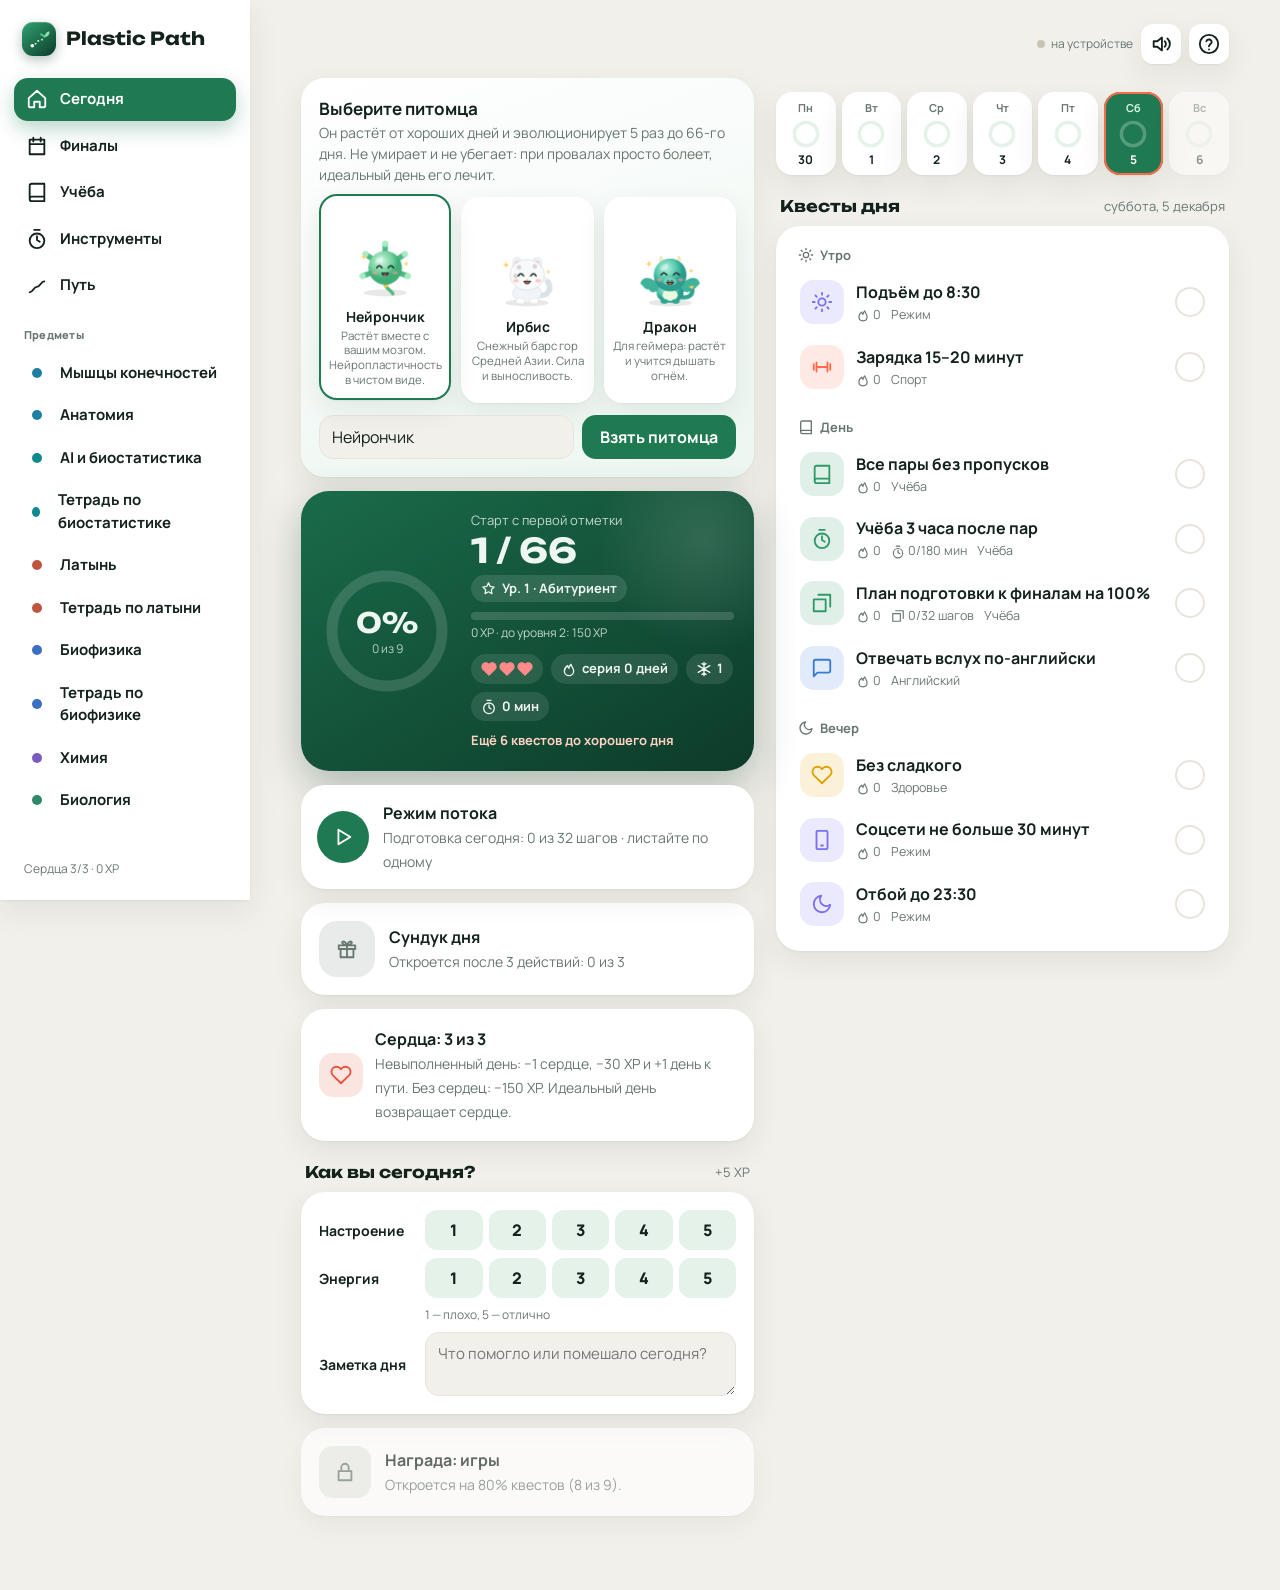
==== commit 078c49eb: "Biostat and biophysics exam notebooks in the app + writing sessions in the schedule Co-Authored-By: " ====
--- a/index.html
+++ b/index.html
@@ -562,7 +562,7 @@
 const mus=(grp,min)=>({min,url:MUSC,steps:[['Приложение «Мышцы»: регион «'+grp+'» → «Учить»: анимация + вслух по-английски O, I, A, N.',Math.round(min*0.45)],['«SAQ»: подписать картинки этих групп.',Math.round(min*0.2)],['Anki: подколоды этих групп (новые + повторения).',Math.round(min*0.25)],['«Тест» по этим группам, ошибки выписать.',Math.round(min*0.1)]]});
 const chem=(t,min,extra)=>({min,url:PS.chem.url+'#notes',steps:[['Конспект в приложении: '+t+'.',15],['Решить по памяти: '+extra,Math.round(min*0.55)],['Сверить, ошибки выписать в «список ошибок».',10],['«Вопросы» по теме (MCQ-стиль): 5–10 штук.',Math.round(min*0.15)]]});
 const EXD=m=>({min:20,url:null,steps:[['Утром: только список ошибок и формулы/ключевые таблицы, ничего нового.',15],['Взять: ID, ручки, калькулятор (если можно). Прийти заранее.',5]]});
-const NB=(k,min,steps)=>({min,url:k==='latin'?'latnb:':PS[k].url,steps});
+const NB=(k,min,steps)=>({min,url:k+'nb:',steps});
 const TASKS=[
  ['2026-11-23','anat','Мышцы: спина, лопаточная группа, плечо (13)','custom',mus('Верхняя: спина, лопаточная, плечо',50)],
  ['2026-11-23','anat','Мышцы: предплечье и кисть (30)','custom',mus('Верхняя: предплечье, кисть',60)],
@@ -620,7 +620,7 @@
  ['2026-12-06','anat','Мышцы живота, задняя брюшная стенка, паховый канал','notes'],
  ['2026-12-06','ai','Lec 3: выживаемость — Kaplan–Meier, hazard, log-rank','notes'],
  ['2026-12-06','phys','Ch. 7: давление, Паскаль, Архимед, поверхностное натяжение','notes'],
- ['2026-12-06','ai','★ Тетрадь по биостатистике: формулы и схемы расчётов','custom',NB('ai',60,[['Формулы: mean/SD, z, CI, 2×2 (sens, spec, PPV, NPV), RR, OR, NNT.',30],['Схемы: Kaplan–Meier по шагам, матрица ошибок, accuracy/precision/recall/F1, Gini.',20],['По одному решённому примеру на каждую формулу.',10]])],
+ ['2026-12-06','ai','★ Тетрадь по биостатистике, часть 1: описательная, тесты, 2×2, регрессия','custom',NB('ai',60,[['Откройте «Тетрадь по биостатистике» (в «Учёбе»). Подпишите края: ОПИС, ТЕСТЫ, 2×2, РЕГР, KM, ВАЛИД, AI, БИО.',5],['Перепишите ОПИС и ТЕСТЫ: формулы + решённые примеры.',25],['Перепишите 2×2 и РЕГР: таблица, RR, OR, NNT, регрессия.',25],['Проверка: решите пример RR/OR без подсказки.',5]])],
  ['2026-12-07','anat','Мышцы спины: поверхностные, промежуточные, глубокие','notes'],
  ['2026-12-07','bio','Week 4: ферменты, АТФ, гликолиз, Кребс, ETC, брожение','notes'],
  ['2026-12-07','chem','Topic 5: степени окисления, ОВР, метод полуреакций','notes'],
@@ -632,7 +632,7 @@
  ['2026-12-09','anat','Мышцы нижней конечности: ягодичная, бедро, голень, стопа','custom',mus('Нижняя: ягодичная, бедро, голень, стопа',60)],
  ['2026-12-09','bio','Самотест по неделям 1–4','quiz'],
  ['2026-12-09','chem','Термохимия: q = mcΔT, калориметрия, закон Гесса, ΔHf','notes'],
- ['2026-12-09','phys','★ Тетрадь по биофизике: все формулы по главам','custom',NB('phys',60,[['Формулы Ch. 1–13 с единицами — по главе на полстраницы.',40],['К каждой главе — один решённый пример.',20]])],
+ ['2026-12-09','phys','★ Тетрадь по биофизике, часть 1: единицы, механика, прочность, жидкости, кровоток','custom',NB('phys',60,[['Откройте «Тетрадь по биофизике» (в «Учёбе»). Подпишите края: ЕДИН, МЕХ, ВРАЩ, ПРОЧ, ЖИДК, ПОТОК, МОЛ, ТЕРМО, ЗВУК, ЭЛЕКТ, ЭКГ.',5],['Перепишите ЕДИН, МЕХ, ВРАЩ, ПРОЧ — формулы с единицами + примеры.',30],['Перепишите ЖИДК и ПОТОК.',25]])],
  ['2026-12-10','anat','Мышцы головы и шеи, мимические (часть 1)','notes'],
  ['2026-12-10','ai','Lec 1: уровни AI, промпт-инжиниринг (RAG, CoT, 3C, RTCC)','notes'],
  ['2026-12-09','latin','Кислоты, соли, оксиды по-латыни; патология, микробиология','notes'],
@@ -642,6 +642,7 @@
  ['2026-12-11','anat','Клинические кейсы по всему курсу','cases'],
  ['2026-12-11','ai','Lec 5–6: биоинформатика, выравнивание (NW, SW, BLAST)','notes'],
  ['2026-12-11','chem','Кинетика: закон скорости, порядок, период полураспада','notes'],
+ ['2026-12-11','ai','★ Тетрадь по биостатистике, часть 2: Kaplan–Meier, валидация, AI, биоинформатика','custom',NB('ai',50,[['Перепишите KM: таблицу Kaplan–Meier по шагам.',15],['Перепишите ВАЛИД: матрицу и все метрики с примером.',20],['Кратко AI и БИО: методы, Gini/IG, базы, выравнивание.',15]])],
  ['2026-12-12','anat','Пробный экзамен SAQ № 1 на время','quiz'],
  ['2026-12-12','anat','Слабые темы по итогам пробника','quiz'],
  ['2026-12-12','ai','Lec 7–8: множественное выравнивание, PSSM, HMM, UPGMA; структура белка','notes'],
@@ -667,6 +668,7 @@
  ['2026-12-18','latin','ЭКЗАМЕН: латынь (с тетрадью)','custom',EXD()],
  ['2026-12-18','phys','Вечер: Ch. 10–11 — законы термодинамики, энтропия, обмен веществ','notes'],
  ['2026-12-18','phys','Вечер: Ch. 12 — звук, децибелы, слух, ультразвук','notes'],
+ ['2026-12-18','phys','★ Тетрадь по биофизике, часть 2: молекулы, термо, звук, электричество, ЭКГ','custom',NB('phys',50,[['Перепишите МОЛ, ТЕРМО, ЗВУК.',25],['Перепишите ЭЛЕКТ и таблицу ЭКГ.',25]])],
  ['2026-12-19','phys','Ch. 13: мембранный потенциал, потенциал действия, миелин','notes'],
  ['2026-12-19','phys','ЭКГ: проводящая система, отведения, зубцы и интервалы','notes'],
  ['2026-12-19','phys','Все расчётные задачи на бумаге','cases'],
@@ -689,7 +691,7 @@
 
 (()=>{const d=new Date('2026-11-22T12:00:00'),end=new Date('2026-12-22T12:00:00');
  for(;d<=end;d.setDate(d.getDate()+1)){const iso=d.toISOString().slice(0,10),wd=d.getDay();
-  if(iso>='2026-11-27'&&iso<='2026-12-15'&&iso!=='2026-12-14'&&iso!=='2026-12-10')TASKS.push([iso,'latin','Латынь 15 минут: 10 терминов + 1 рецепт с тетрадью','custom',{min:15,url:'latnb:',steps:[['10 терминов из «Вопросов» или «Билета» на странице латыни: собрать по тетради (суффикс → префикс → корень), сверить с ключом.',10],['1 рецепт по образцу из тетради: поменять названия и дозы, проверить по чек-листу.',5]]}]);
+  if(iso>='2026-11-27'&&iso<='2026-12-15'&&iso!=='2026-12-14'&&iso!=='2026-12-10')TASKS.push([iso,'latin','Латынь 15 минут: 10 терминов + 1 рецепт с тетрадью','custom',{min:15,url:'latinnb:',steps:[['10 терминов из «Вопросов» или «Билета» на странице латыни: собрать по тетради (суффикс → префикс → корень), сверить с ключом.',10],['1 рецепт по образцу из тетради: поменять названия и дозы, проверить по чек-листу.',5]]}]);
   TASKS.push([iso,'anat','Anki: все повторения + новые по пройденным темам','custom',{min:30,url:null,steps:[['Anki: сначала все повторения (Review).',20],['Новые карточки — только из тем, которые уже прошли.',10]]}]);
   if((wd===0||wd===6)&&iso<'2026-11-26')TASKS.push([iso,'anat',wd===0&&iso>'2026-11-22'?'Запас: догнать пропущенное за неделю':'Выходной: повтор слабых тем недели','custom',wd===0&&iso>'2026-11-22'?{min:90,url:null,steps:[['Посмотрите в «Подготовке», какие шаги недели не отмечены.',5],['Сделайте их по порядку (сначала анатомия).',75],['Если всё сделано — повтор слабых тем по списку ошибок.',10]]}:{min:45,url:null,steps:[['Откройте «список ошибок» за неделю.',5],['Повторите 2–3 самые слабые темы в их приложениях.',30],['Вопросы по ним — письменно по-английски.',10]]}]);
  }})();
@@ -1064,9 +1066,11 @@
 const SUBS={musc:{name:'Мышцы конечностей',sub:'85 мышц: учить, SAQ, карточки, тест, нервы',src:'m/index.html',key:'allm-known',c:'var(--anat)',icon:'dumbbell',ex:'2026-12-14'},
  anat:{name:'Анатомия',sub:'Конспект, вопросы, случаи, карточки',src:'s/anat.html',key:'anat-final-v2',c:'var(--anat)',icon:'heart',ex:'2026-12-14'},
  ai:{name:'AI и биостатистика',sub:'AI in Medicine + Biostat',src:'s/ai.html',key:'ai-final-v2',c:'var(--ai)',icon:'star',ex:'2026-12-16'},
+ ainb:{name:'Тетрадь по биостатистике',sub:'Можно на экзамене: все формулы, 2×2, Kaplan–Meier, метрики, решённые примеры',src:'s/ainb.html',key:'ainb',c:'var(--ai)',icon:'cards',ex:'2026-12-16'},
  latin:{name:'Латынь',sub:'Термины, грамматика, рецепты',src:'s/latin.html',key:'latin-final-v2',c:'var(--latin)',icon:'chat',ex:'2026-12-18'},
  latnb:{name:'Тетрадь по латыни',sub:'Можно на экзамене: суффиксы, корни, 200 готовых терминов, 19 рецептов, поиск',src:'s/latnb.html',key:'latnb',c:'var(--latin)',icon:'cards',ex:'2026-12-18'},
  phys:{name:'Биофизика',sub:'Medical Biophysics',src:'s/phys.html',key:'phys-final-v2',c:'var(--phys)',icon:'bolt',ex:'2026-12-21'},
+ physnb:{name:'Тетрадь по биофизике',sub:'Можно на экзамене: формулы Ch. 1–13 с единицами, ЭКГ, решённые примеры',src:'s/physnb.html',key:'physnb',c:'var(--phys)',icon:'cards',ex:'2026-12-21'},
  chem:{name:'Химия',sub:'Medical Chemistry',src:'s/chem.html',key:'chem-final-v2',c:'var(--chem)',icon:'drop',ex:'2026-12-22'},
  bio:{name:'Биология',sub:'Medical Biology & Genetics',src:'s/bio.html',key:'bio-final-v2',c:'var(--bio)',icon:'walk',ex:'2026-12-23'}};
 const EXTRA=[['Экзаменатор голосом (мышцы)','https://claude.ai/artifact/5vmaMNbNmC1EHHKzu8Z9Te'],['Клиника: нижняя конечность','https://claude.ai/artifact/1fwQmfDXYNwfKhaCoFH4Xb'],['Final prep — все материалы и темы','https://claude.ai/artifact/A8sxZs7Mr2hk8qawv5oULJ'],['Мышцы для срисовки','https://claude.ai/artifact/9Z5KcPnzCU23suppr5LTax']];
@@ -1084,7 +1088,7 @@
     const l=APPS[s.key];if(r&&(!l||(r._u||0)>(l._u||0))){APPS[s.key]=clone(r);try{localStorage.setItem('pp-app-'+s.key,JSON.stringify(r))}catch(e){}}
     else if(l&&(!r||(l._u||0)>(r._u||0)))appPush(s.key)}catch(e){}}));
   bridgeResolve();renderStudyQuiet()}
-function subProg(k){const s=SUBS[k],a=APPS[s.key];if(k==='latnb'){const w=S.prep||{},n=['★ Тетрадь по латыни, часть 1','★ Тетрадь по латыни, часть 2','★ Тетрадь по латыни, часть 3'].filter(t=>Object.keys(w).some(x=>x.includes(t)&&w[x])).length;return{t:'переписано частей: '+n+' из 3',p:n/3}}if(k==='musc'){const n=a&&a.v?a.v.length:0;return{t:n+' из 85 мышц выучено',p:n/85}}
+function subProg(k){const s=SUBS[k],a=APPS[s.key];const NBP={latnb:['★ Тетрадь по латыни, часть 1','★ Тетрадь по латыни, часть 2','★ Тетрадь по латыни, часть 3'],ainb:['★ Тетрадь по биостатистике, часть 1','★ Тетрадь по биостатистике, часть 2'],physnb:['★ Тетрадь по биофизике, часть 1','★ Тетрадь по биофизике, часть 2']};if(NBP[k]){const w=S.prep||{},L=NBP[k],n=L.filter(t=>Object.keys(w).some(x=>x.includes(t)&&w[x])).length;return{t:'переписано частей: '+n+' из '+L.length,p:n/L.length}}if(k==='musc'){const n=a&&a.v?a.v.length:0;return{t:n+' из 85 мышц выучено',p:n/85}}
   if(!a)return{t:'ещё не открывали',p:0};const d=Object.keys(a.days||{}).length,q=Object.keys(a.quiz||{}).length,c=Object.keys(a.cards||{}).length;
   return{t:`дней: ${d} · вопросов: ${q} · карточек: ${c}`,p:Math.min(1,(d+q/4+c/8)/40)}}
 function renderStudy(){
@@ -1102,7 +1106,7 @@
   await bridgeReady;const f=$('vframe');f.onload=()=>{$('vload').style.opacity=0;try{const t=document.documentElement.dataset.theme;if(t)f.contentDocument.documentElement.dataset.theme=t}catch(e){}};f.src=s.src+(hash?'#'+hash:'');
   if(!S.subOpen)S.subOpen={};S.subOpen[k]=today}
 function closeViewer(silent){if($('viewer').hidden)return;$('viewer').hidden=true;$('vframe').src='about:blank';vSub=null;document.body.style.overflow='';renderSide();if(!silent)renderStudyQuiet()}
-function openUrl(u){if(u==='latnb:'){openSubject('latnb');return}if(u.startsWith(MUSC)){openSubject('musc');return}for(const k of PORDER)if(u.startsWith(PS[k].url)){const hs=u.split('#')[1]||'';openSubject(k,hs);return}window.open(u,'_blank')}
+function openUrl(u){const nbm=/^(\w+nb):$/.exec(u);if(nbm){openSubject(nbm[1]==='latinnb'?'latnb':nbm[1]);return}if(u.startsWith(MUSC)){openSubject('musc');return}for(const k of PORDER)if(u.startsWith(PS[k].url)){const hs=u.split('#')[1]||'';openSubject(k,hs);return}window.open(u,'_blank')}
 $('vback').onclick=()=>closeViewer();
 $('sgrid').addEventListener('click',e=>{const b=e.target.closest('[data-sub]');if(b)openSubject(b.dataset.sub)});
 addEventListener('keydown',e=>{if(e.key==='Escape'&&!$('viewer').hidden)closeViewer()});
